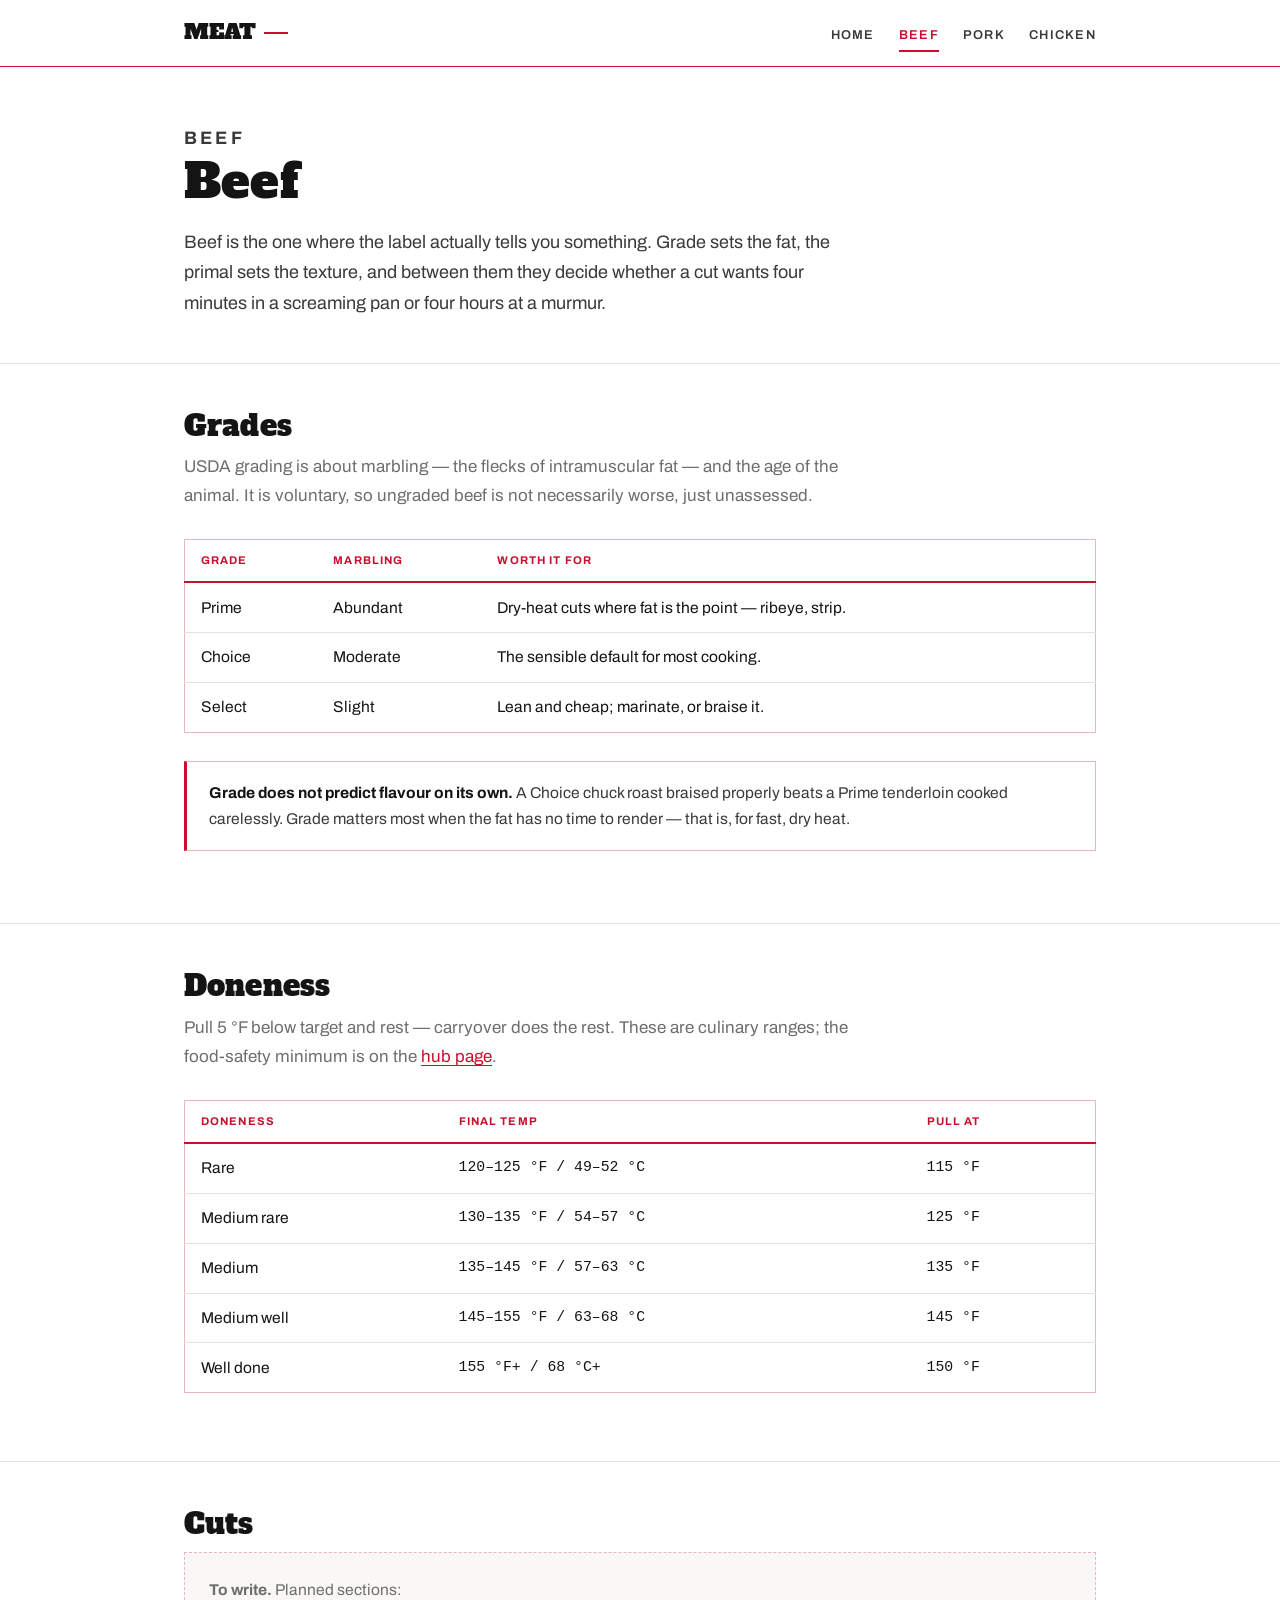
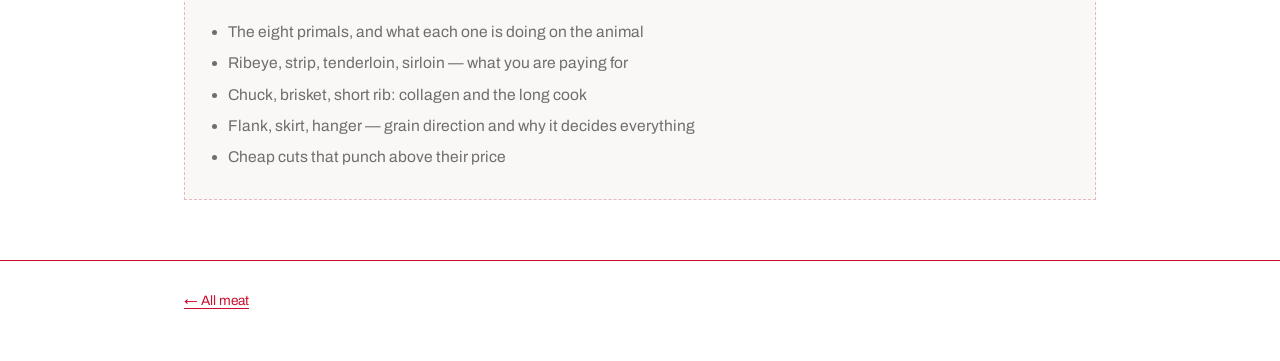
==== beef/index.html @ 19e03d22 "Set up the meat guide: hub, beef, pork and chicken pages Plain HTML/CSS served from GitHub Pages at " ====
<!DOCTYPE html>
<html lang="en">
<head>
<meta charset="UTF-8">
<meta name="viewport" content="width=device-width, initial-scale=1.0">
<title>Beef — buying and cooking</title>
<meta name="description" content="Grades, primals and which cut of beef suits which method of cooking.">
<link rel="canonical" href="https://wonbo.site/meat/beef/">

<meta property="og:type" content="article">
<meta property="og:url" content="https://wonbo.site/meat/beef/">
<meta property="og:title" content="Beef — buying and cooking">
<meta property="og:description" content="Grades, primals and which cut of beef suits which method of cooking.">
<meta name="twitter:card" content="summary">

<link rel="icon" href="data:image/svg+xml,<svg xmlns='http://www.w3.org/2000/svg' viewBox='0 0 100 100'><rect width='100' height='100' fill='white'/><rect x='4' y='4' width='92' height='92' fill='none' stroke='%23c8102e' stroke-width='7'/><text x='50' y='73' font-size='62' font-family='Georgia,serif' font-weight='bold' fill='%23141414' text-anchor='middle'>B</text></svg>">

<link rel="preconnect" href="https://fonts.googleapis.com">
<link rel="preconnect" href="https://fonts.gstatic.com" crossorigin>
<link href="https://fonts.googleapis.com/css2?family=Alfa+Slab+One&family=Archivo:wght@400;500;600;700&display=swap" rel="stylesheet">
<link rel="stylesheet" href="../style.css">
</head>

<body>
<a class="skip" href="#main">Skip to content</a>

<header class="site-header">
  <div class="wrap">
    <a class="wordmark" href="../">MEAT<span class="rule"></span></a>
    <nav class="site-nav" aria-label="Primary">
      <a href="../">Home</a>
      <a href="../beef/" aria-current="page">Beef</a>
      <a href="../pork/">Pork</a>
      <a href="../chicken/">Chicken</a>
    </nav>
  </div>
</header>

<main id="main">
  <section class="hero">
    <div class="wrap">
      <p class="eyebrow">Beef</p>
      <h1>Beef</h1>
      <p>
        Beef is the one where the label actually tells you something. Grade sets the
        fat, the primal sets the texture, and between them they decide whether a cut
        wants four minutes in a screaming pan or four hours at a murmur.
      </p>
    </div>
  </section>

  <section>
    <div class="wrap">
      <h2>Grades</h2>
      <p class="lede">USDA grading is about marbling — the flecks of intramuscular fat — and the age of the animal. It is voluntary, so ungraded beef is not necessarily worse, just unassessed.</p>

      <div class="table-scroll">
        <table>
          <thead>
            <tr><th scope="col">Grade</th><th scope="col">Marbling</th><th scope="col">Worth it for</th></tr>
          </thead>
          <tbody>
            <tr><td>Prime</td><td>Abundant</td><td>Dry-heat cuts where fat is the point — ribeye, strip.</td></tr>
            <tr><td>Choice</td><td>Moderate</td><td>The sensible default for most cooking.</td></tr>
            <tr><td>Select</td><td>Slight</td><td>Lean and cheap; marinate, or braise it.</td></tr>
          </tbody>
        </table>
      </div>

      <div class="note">
        <strong>Grade does not predict flavour on its own.</strong> A Choice chuck roast
        braised properly beats a Prime tenderloin cooked carelessly. Grade matters most
        when the fat has no time to render — that is, for fast, dry heat.
      </div>
    </div>
  </section>

  <section>
    <div class="wrap">
      <h2>Doneness</h2>
      <p class="lede">
        Pull 5&nbsp;°F below target and rest — carryover does the rest. These are culinary
        ranges; the food-safety minimum is on the <a href="../#temperatures">hub page</a>.
      </p>

      <div class="table-scroll">
        <table>
          <thead>
            <tr><th scope="col">Doneness</th><th scope="col">Final temp</th><th scope="col">Pull at</th></tr>
          </thead>
          <tbody>
            <tr><td>Rare</td><td class="temp">120–125 °F / 49–52 °C</td><td class="temp">115 °F</td></tr>
            <tr><td>Medium rare</td><td class="temp">130–135 °F / 54–57 °C</td><td class="temp">125 °F</td></tr>
            <tr><td>Medium</td><td class="temp">135–145 °F / 57–63 °C</td><td class="temp">135 °F</td></tr>
            <tr><td>Medium well</td><td class="temp">145–155 °F / 63–68 °C</td><td class="temp">145 °F</td></tr>
            <tr><td>Well done</td><td class="temp">155 °F+ / 68 °C+</td><td class="temp">150 °F</td></tr>
          </tbody>
        </table>
      </div>
    </div>
  </section>

  <section>
    <div class="wrap">
      <h2>Cuts</h2>
      <div class="stub">
        <p style="margin-top:0"><strong>To write.</strong> Planned sections:</p>
        <ul>
          <li>The eight primals, and what each one is doing on the animal</li>
          <li>Ribeye, strip, tenderloin, sirloin — what you are paying for</li>
          <li>Chuck, brisket, short rib: collagen and the long cook</li>
          <li>Flank, skirt, hanger — grain direction and why it decides everything</li>
          <li>Cheap cuts that punch above their price</li>
        </ul>
      </div>
    </div>
  </section>
</main>

<footer class="site-footer">
  <div class="wrap">
    <span><a href="../">← All meat</a></span>
  </div>
</footer>

</body>
</html>
---- style.css ----
/* ============================================================
   Meat — buying and cooking
   White ground, black text, thin red rules. Clean-kitchen feel.
   No build step, no dependencies, no webfonts.
   ============================================================ */

:root {
  --bg:          #ffffff;
  --bg-alt:      #faf8f7;
  --surface:     #ffffff;

  --text:        #141414;
  --text-soft:   #3a3a3a;
  --muted:       #6e6e6e;

  --red:         #c8102e;
  --red-deep:    #9b0c23;
  --red-wash:    #fdf3f4;
  --line:        #e6e0de;
  --line-red:    #e9b8bf;

  --font-display: 'Alfa Slab One', 'Rockwell', Georgia, serif;
  --font-body: 'Archivo', -apple-system, BlinkMacSystemFont, 'Segoe UI',
    'Apple SD Gothic Neo', 'Noto Sans KR', Arial, sans-serif;
  --font-mono: ui-monospace, SFMono-Regular, 'SF Mono', Menlo, Consolas, monospace;

  --wrap: 60rem;

  color-scheme: light;
}

*, *::before, *::after { box-sizing: border-box; }

body {
  margin: 0;
  background: var(--bg);
  color: var(--text);
  font-family: var(--font-body);
  font-size: 1.0625rem;
  line-height: 1.7;
  -webkit-font-smoothing: antialiased;
}

.wrap {
  width: 100%;
  max-width: var(--wrap);
  margin-inline: auto;
  padding-inline: 1.5rem;
}

a { color: var(--red); text-decoration-thickness: 1px; text-underline-offset: 3px; }
a:hover { color: var(--red-deep); }

.skip {
  position: absolute; left: -9999px;
  background: var(--surface); color: var(--text);
  border: 1px solid var(--red);
  padding: 0.6rem 1rem; z-index: 100;
}
.skip:focus { left: 1rem; top: 1rem; }

/* ---------- header ---------- */

.site-header {
  border-bottom: 1px solid var(--red);
  background: var(--bg);
}
.site-header .wrap {
  display: flex; align-items: baseline; gap: 1.5rem;
  min-height: 4rem; flex-wrap: wrap; padding-block: 0.9rem;
}
.wordmark {
  font-family: var(--font-display);
  font-size: 1.35rem; font-weight: 400;
  letter-spacing: 0.01em;
  color: var(--text); text-decoration: none;
}
.wordmark:hover { color: var(--text); }
.wordmark .rule {
  display: inline-block; width: 1.5rem; height: 2px;
  background: var(--red); vertical-align: middle;
  margin-left: 0.5rem;
}
.site-nav { margin-left: auto; display: flex; gap: 1.5rem; flex-wrap: wrap; }
.site-nav a {
  font-size: 0.8rem; font-weight: 600;
  letter-spacing: 0.1em; text-transform: uppercase;
  color: var(--text-soft); text-decoration: none;
  padding-bottom: 0.15rem;
  border-bottom: 2px solid transparent;
}
.site-nav a:hover { color: var(--red); }
.site-nav a[aria-current='page'] { color: var(--red); border-bottom-color: var(--red); }

/* ---------- hero ---------- */

.hero { padding: 3.5rem 0 2.75rem; }
.hero h1 {
  font-family: var(--font-display);
  font-size: clamp(1.95rem, 5.5vw, 3rem);
  font-weight: 400; line-height: 1.16;
  margin: 0 0 1.1rem;
  letter-spacing: 0.005em;
}
.hero p {
  margin: 0; max-width: 42rem;
  font-size: 1.125rem; color: var(--text-soft);
}
.eyebrow {
  font-family: var(--font-body);
  font-size: 0.7rem; font-weight: 700;
  letter-spacing: 0.18em; text-transform: uppercase;
  color: var(--red); margin: 0 0 1rem;
}

/* ---------- sections ---------- */

main section { padding: 2.75rem 0; border-top: 1px solid var(--line); }
main section.hero { border-top: 0; }

h2 {
  font-family: var(--font-display);
  font-size: clamp(1.4rem, 3.2vw, 1.8rem);
  font-weight: 400; line-height: 1.25;
  margin: 0 0 0.6rem; letter-spacing: 0.005em;
}
h3 {
  font-family: var(--font-body);
  font-size: 1.15rem; font-weight: 700; margin: 2.25rem 0 0.5rem;
  letter-spacing: 0.01em;
}
.lede { color: var(--muted); margin: 0 0 1.75rem; max-width: 42rem; }

/* ---------- cards ---------- */

.cards {
  list-style: none; margin: 0; padding: 0;
  display: grid; gap: 1.25rem;
  grid-template-columns: repeat(auto-fit, minmax(14rem, 1fr));
}
.card {
  display: flex; flex-direction: column; height: 100%;
  background: var(--surface);
  border: 1px solid var(--line-red);
  border-top: 3px solid var(--red);
  padding: 1.5rem;
  text-decoration: none; color: inherit;
  transition: background 0.15s ease, border-color 0.15s ease;
}
.card:hover {
  background: var(--red-wash);
  border-color: var(--red);
  color: inherit;
}
.card .glyph { font-size: 1.75rem; line-height: 1; margin-bottom: 0.75rem; }
.card h3 {
  font-family: var(--font-display);
  font-size: 1.3rem; font-weight: 400; line-height: 1.25;
  margin: 0 0 0.5rem; color: var(--text); letter-spacing: 0.005em;
}
.card p { margin: 0; font-size: 0.95rem; color: var(--text-soft); }
.card .more {
  margin-top: auto; padding-top: 1rem;
  font-size: 0.75rem; font-weight: 700;
  letter-spacing: 0.1em; text-transform: uppercase; color: var(--red);
}

/* ---------- tables ---------- */

.table-scroll { overflow-x: auto; margin: 1.5rem 0; }
table {
  width: 100%; border-collapse: collapse;
  font-size: 0.975rem; min-width: 30rem;
  border: 1px solid var(--line-red);
}
caption {
  text-align: left; color: var(--muted);
  font-size: 0.85rem; padding-bottom: 0.65rem;
}
th, td {
  text-align: left; padding: 0.7rem 1rem;
  border-bottom: 1px solid var(--line);
  vertical-align: top;
}
thead th {
  font-size: 0.7rem; letter-spacing: 0.1em; text-transform: uppercase;
  color: var(--red); font-weight: 700;
  border-bottom: 2px solid var(--red);
  background: var(--bg);
}
tbody tr:last-child td { border-bottom: 0; }
tbody tr:hover { background: var(--red-wash); }
td.temp { font-family: var(--font-mono); white-space: nowrap; color: var(--text); font-size: 0.925rem; }

/* ---------- callout ---------- */

.note {
  background: var(--bg);
  border: 1px solid var(--line-red);
  border-left: 3px solid var(--red);
  padding: 1.1rem 1.35rem;
  margin: 1.75rem 0;
  font-size: 0.975rem;
  color: var(--text-soft);
}
.note strong { color: var(--text); }

.stub {
  border: 1px dashed var(--line-red);
  padding: 1.5rem;
  color: var(--muted);
  font-size: 0.975rem;
  background: var(--bg-alt);
}
.stub ul { margin-bottom: 0; padding-left: 1.2rem; }
.stub li { margin-bottom: 0.3rem; }

/* ---------- footer ---------- */

.site-footer {
  border-top: 1px solid var(--red);
  margin-top: 1rem;
  padding: 1.75rem 0 3rem;
  color: var(--muted); font-size: 0.85rem;
}

@media (max-width: 34rem) {
  body { font-size: 1rem; }
  .site-header .wrap { min-height: 0; gap: 0.75rem; }
  .site-nav { gap: 1rem; width: 100%; margin-left: 0; }
  .hero { padding: 2.5rem 0 2rem; }
}
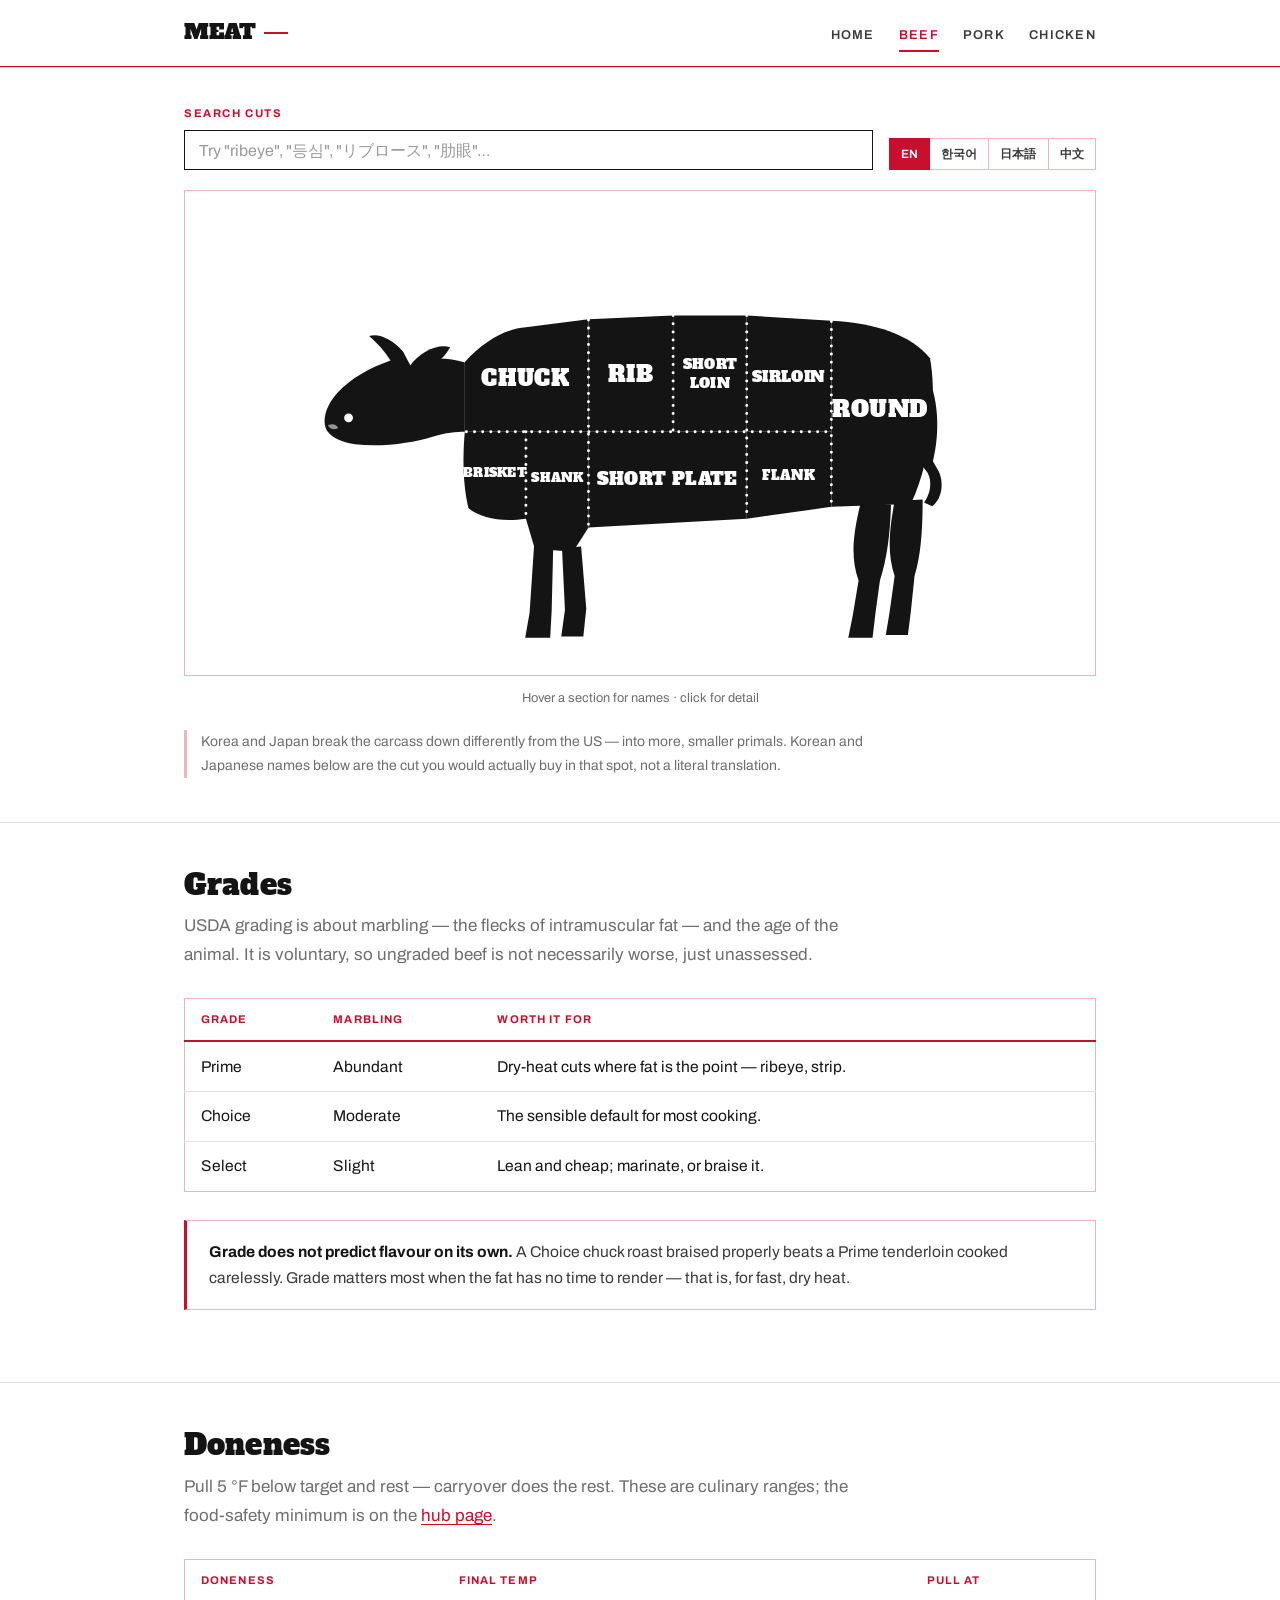
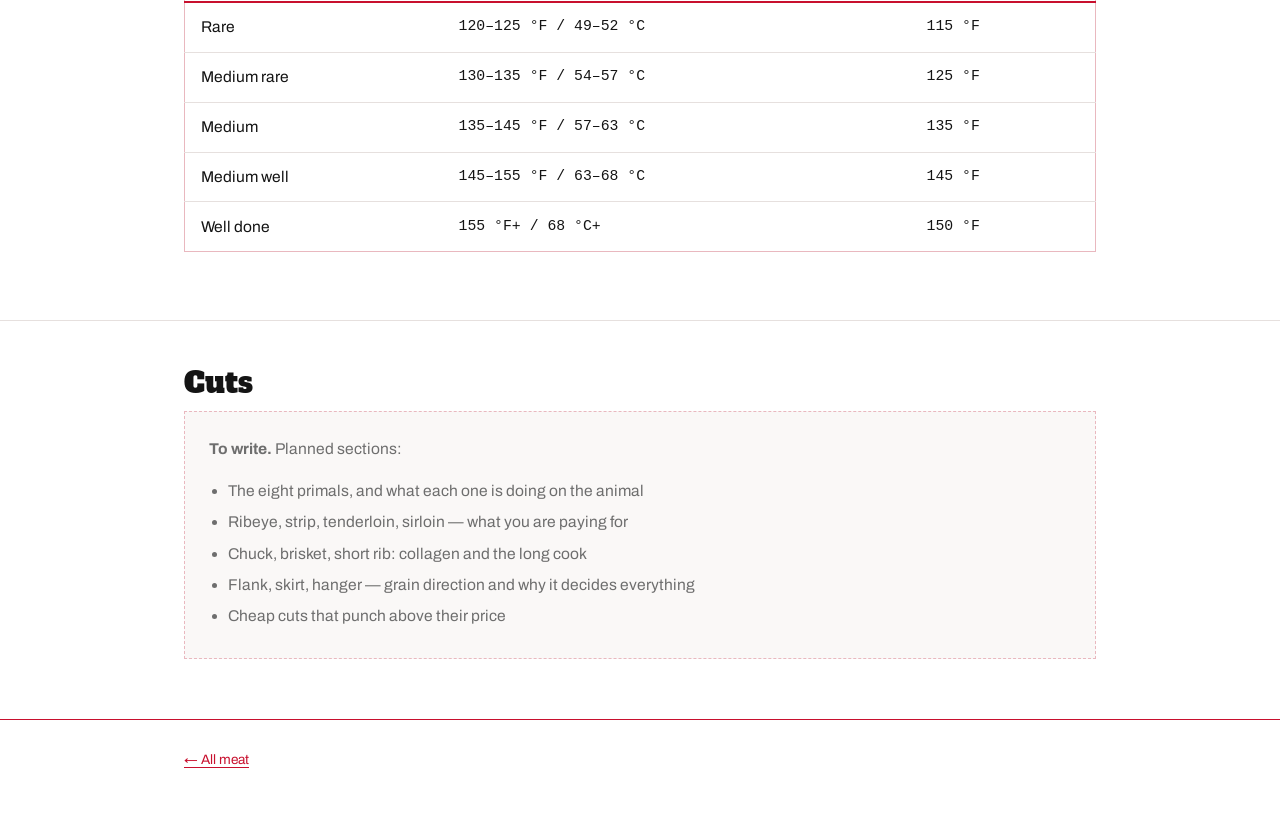
==== commit 1e1c7c21: "Add interactive multilingual cut diagrams to each animal page Each animal page now opens on a clicka" ====
--- a/beef/index.html
+++ b/beef/index.html
@@ -3,14 +3,14 @@
 <head>
 <meta charset="UTF-8">
 <meta name="viewport" content="width=device-width, initial-scale=1.0">
-<title>Beef — buying and cooking</title>
-<meta name="description" content="Grades, primals and which cut of beef suits which method of cooking.">
+<title>Beef — cuts, names and cooking</title>
+<meta name="description" content="An interactive beef primal diagram with cut names in English, Korean, Japanese and Chinese, plus grades, doneness and cooking method for each cut.">
 <link rel="canonical" href="https://wonbo.site/meat/beef/">
 
 <meta property="og:type" content="article">
 <meta property="og:url" content="https://wonbo.site/meat/beef/">
-<meta property="og:title" content="Beef — buying and cooking">
-<meta property="og:description" content="Grades, primals and which cut of beef suits which method of cooking.">
+<meta property="og:title" content="Beef — cuts, names and cooking">
+<meta property="og:description" content="Interactive primal diagram with cut names in four languages.">
 <meta name="twitter:card" content="summary">
 
 <link rel="icon" href="data:image/svg+xml,<svg xmlns='http://www.w3.org/2000/svg' viewBox='0 0 100 100'><rect width='100' height='100' fill='white'/><rect x='4' y='4' width='92' height='92' fill='none' stroke='%23c8102e' stroke-width='7'/><text x='50' y='73' font-size='62' font-family='Georgia,serif' font-weight='bold' fill='%23141414' text-anchor='middle'>B</text></svg>">
@@ -37,18 +37,97 @@
 </header>
 
 <main id="main">
-  <section class="hero">
-    <div class="wrap">
-      <p class="eyebrow">Beef</p>
-      <h1>Beef</h1>
-      <p>
-        Beef is the one where the label actually tells you something. Grade sets the
-        fat, the primal sets the texture, and between them they decide whether a cut
-        wants four minutes in a screaming pan or four hours at a murmur.
-      </p>
-    </div>
-  </section>
-
+
+  <section class="finder">
+    <div class="wrap">
+      <div class="finder-top">
+        <div class="search-wrap">
+          <label for="cut-search" id="search-label">Search cuts</label>
+          <input type="text" id="cut-search" autocomplete="off" spellcheck="false"
+                 role="combobox" aria-autocomplete="list" aria-expanded="false"
+                 aria-controls="suggest" placeholder="Search cuts">
+          <ul id="suggest" role="listbox" aria-labelledby="search-label" hidden></ul>
+        </div>
+        <div class="langs" id="langs" role="group" aria-label="Language"></div>
+      </div>
+
+      <div class="diagram-stage">
+        <svg id="diagram" viewBox="0 0 1000 620" role="group" aria-label="Beef primal cuts diagram" xmlns="http://www.w3.org/2000/svg">
+
+          <!-- non-interactive silhouette: head, legs, tail -->
+          <g class="body">
+            <path d="M888 218 C906 252, 908 300, 898 340 L906 354 C914 372, 909 393, 897 401 L886 396
+                     C895 384, 897 368, 891 356 L882 344 C891 300, 889 250, 876 222 Z"/>
+            <path d="M356 456 L350 546 L344 580 L378 580 L380 542 L382 460 Z"/>
+            <path d="M394 458 L398 542 L393 578 L423 578 L427 540 L420 456 Z"/>
+            <path d="M800 396 C789 440, 786 472, 797 502 L789 550 L783 580 L816 580 L820 546 L826 502
+                     C836 472, 840 436, 841 399 Z"/>
+            <path d="M846 394 C838 436, 836 466, 846 496 L839 546 L834 576 L864 576 L868 544 L873 496
+                     C882 466, 884 432, 884 392 Z"/>
+            <path d="M262 206 C234 197, 208 199, 188 210 L178 191
+                     C163 174, 145 166, 132 170 C142 179, 153 190, 161 203
+                     C133 213, 107 227, 89 247 C73 265, 67 285, 75 299
+                     C82 309, 97 315, 113 317 C151 321, 191 315, 217 307
+                     C237 301, 250 300, 262 300 Z"/>
+            <path d="M187 211 C201 191, 225 180, 242 185 C233 203, 212 216, 192 219 Z"/>
+            <circle cx="104" cy="281" r="6" class="eye"/>
+            <path class="nostril" d="M76 291 C82 288, 88 290, 90 295 C85 298, 78 296, 76 291 Z"/>
+          </g>
+
+          <!-- interactive primals -->
+          <g class="primals">
+            <path class="primal" data-primal="chuck"
+                  d="M262 205 C290 175, 318 160, 345 158 L430 147 L430 300 L262 300 Z"/>
+            <path class="primal" data-primal="rib"
+                  d="M430 147 L545 142 L545 300 L430 300 Z"/>
+            <path class="primal" data-primal="shortloin"
+                  d="M545 142 L645 142 L645 300 L545 300 Z"/>
+            <path class="primal" data-primal="sirloin"
+                  d="M645 142 L760 149 L760 300 L645 300 Z"/>
+            <path class="primal" data-primal="round"
+                  d="M760 149 C820 152, 868 168, 894 200 C902 240, 900 330, 868 398
+                     L760 402 Z"/>
+            <path class="primal" data-primal="brisket"
+                  d="M262 300 L345 300 L345 418 C314 423, 284 418, 267 404 C259 372, 259 332, 262 300 Z"/>
+            <path class="primal" data-primal="shank"
+                  d="M345 300 L430 300 L430 430 L409 463 L357 459 L345 418 Z"/>
+            <path class="primal" data-primal="plate"
+                  d="M430 300 L645 300 L645 418 L430 430 Z"/>
+            <path class="primal" data-primal="flank"
+                  d="M645 300 L760 300 L760 402 L645 418 Z"/>
+          </g>
+
+          <!-- dotted primal divisions -->
+          <g class="divides">
+            <path d="M430 148 L430 430"/>
+            <path d="M545 142 L545 300"/>
+            <path d="M645 142 L645 418"/>
+            <path d="M760 150 L760 402"/>
+            <path d="M345 300 L345 418"/>
+            <path d="M264 300 L760 300"/>
+          </g>
+
+          <!-- labels -->
+          <g class="labels">
+            <text data-label="chuck"     x="344" y="238" font-size="30">CHUCK</text>
+            <text data-label="rib"       x="487" y="232" font-size="30">RIB</text>
+            <text data-label="shortloin" x="595" y="215" font-size="19">SHORT</text>
+            <text data-label="shortloin-2" x="595" y="240" font-size="19">LOIN</text>
+            <text data-label="sirloin"   x="702" y="232" font-size="21">SIRLOIN</text>
+            <text data-label="round"     x="826" y="280" font-size="31">ROUND</text>
+            <text data-label="brisket"   x="303" y="362" font-size="17">BRISKET</text>
+            <text data-label="shank"     x="388" y="368" font-size="17">SHANK</text>
+            <text data-label="plate"     x="537" y="372" font-size="24">SHORT PLATE</text>
+            <text data-label="flank"     x="702" y="365" font-size="18">FLANK</text>
+          </g>
+        </svg>
+      </div>
+      <p class="diagram-hint" id="diagram-hint">Hover a section for names · click for detail</p>
+      <p class="animal-note" id="animal-note"></p>
+
+      <div id="detail" hidden></div>
+    </div>
+  </section>
   <section>
     <div class="wrap">
       <h2>Grades</h2>
@@ -117,11 +196,16 @@
   </section>
 </main>
 
+<div id="tip" hidden></div>
+
 <footer class="site-footer">
   <div class="wrap">
     <span><a href="../">← All meat</a></span>
   </div>
 </footer>
 
+<script src="../data.js"></script>
+<script>window.ANIMAL = BEEF;</script>
+<script src="../app.js"></script>
 </body>
 </html>
--- a/style.css
+++ b/style.css
@@ -230,3 +230,208 @@
   .site-nav { gap: 1rem; width: 100%; margin-left: 0; }
   .hero { padding: 2.5rem 0 2rem; }
 }
+
+/* ============================================================
+   Cut diagram, search and detail panel
+   ============================================================ */
+
+.finder { padding-top: 2.25rem; }
+
+.finder-top {
+  display: flex; align-items: flex-end; gap: 1rem;
+  flex-wrap: wrap; margin-bottom: 1.25rem;
+}
+
+/* ---------- language switch ---------- */
+
+.langs { display: flex; gap: 0; margin-left: auto; }
+.lang-btn {
+  font-family: var(--font-body);
+  font-size: 0.75rem; font-weight: 600;
+  padding: 0.4rem 0.7rem;
+  background: var(--bg); color: var(--text-soft);
+  border: 1px solid var(--line-red);
+  margin-left: -1px; cursor: pointer;
+  line-height: 1.4;
+}
+.lang-btn:first-child { margin-left: 0; }
+.lang-btn:hover { color: var(--red); border-color: var(--red); position: relative; z-index: 1; }
+.lang-btn.is-on {
+  background: var(--red); border-color: var(--red); color: #fff;
+  position: relative; z-index: 2;
+}
+
+/* ---------- search ---------- */
+
+.search-wrap { position: relative; flex: 1 1 22rem; min-width: 15rem; }
+.search-wrap label {
+  display: block;
+  font-size: 0.7rem; font-weight: 700;
+  letter-spacing: 0.14em; text-transform: uppercase;
+  color: var(--red); margin-bottom: 0.45rem;
+}
+#cut-search {
+  width: 100%;
+  font-family: var(--font-body); font-size: 1rem;
+  padding: 0.65rem 0.85rem;
+  border: 1px solid var(--text); border-radius: 0;
+  background: var(--bg); color: var(--text);
+}
+#cut-search:focus {
+  outline: none; border-color: var(--red);
+  box-shadow: inset 0 0 0 1px var(--red);
+}
+#cut-search::placeholder { color: #9a9a9a; }
+
+#suggest {
+  position: absolute; z-index: 30; left: 0; right: 0; top: 100%;
+  margin: -1px 0 0; padding: 0; list-style: none;
+  background: var(--surface);
+  border: 1px solid var(--red);
+  max-height: 20rem; overflow-y: auto;
+}
+#suggest li { padding: 0.55rem 0.85rem; cursor: pointer; border-bottom: 1px solid var(--line); }
+#suggest li:last-child { border-bottom: 0; }
+#suggest li.is-active, #suggest li:hover { background: var(--red-wash); }
+#suggest li.sg-none { color: var(--muted); cursor: default; font-size: 0.9rem; }
+.sg-name { font-weight: 600; }
+.sg-alt { color: var(--muted); font-size: 0.85rem; margin-left: 0.4rem; }
+.sg-where {
+  display: block;
+  font-size: 0.68rem; letter-spacing: 0.1em; text-transform: uppercase;
+  color: var(--red); margin-top: 0.1rem;
+}
+
+/* ---------- diagram ---------- */
+
+.diagram-stage {
+  display: flex; justify-content: center;
+  background: var(--bg);
+  border: 1px solid var(--line-red);
+  padding: 1.25rem 1rem 0.5rem;
+}
+#diagram { width: 100%; max-width: 46rem; height: auto; display: block; }
+
+#diagram .body path, #diagram .body circle, #diagram .body ellipse { fill: var(--text); }
+#diagram .body .eye { fill: #fff; }
+#diagram .body .snout { fill: #fff; opacity: 0.16; }
+#diagram .body .tail {
+  fill: none; stroke: var(--text); stroke-width: 9;
+  stroke-linecap: round; stroke-linejoin: round;
+}
+
+#diagram .primal {
+  fill: var(--text);
+  cursor: pointer;
+  transition: fill 0.12s ease;
+}
+#diagram .primal:hover { fill: var(--red); }
+#diagram .primal.is-on { fill: var(--red); }
+#diagram .primal:focus { outline: none; }
+#diagram .primal:focus-visible { outline: 3px solid var(--red); outline-offset: 3px; }
+
+#diagram .divides path {
+  fill: none; stroke: #fff; stroke-width: 4;
+  stroke-linecap: round; stroke-dasharray: 0.1 11;
+}
+#diagram .labels text {
+  fill: #fff; text-anchor: middle;
+  font-family: var(--font-display);
+  letter-spacing: 0.02em; pointer-events: none;
+}
+
+.diagram-hint {
+  text-align: center; color: var(--muted);
+  font-size: 0.8rem; margin: 0.75rem 0 0;
+}
+.animal-note {
+  color: var(--muted); font-size: 0.875rem;
+  border-left: 3px solid var(--line-red);
+  padding-left: 0.9rem; margin: 1.25rem 0 0; max-width: 46rem;
+}
+
+/* ---------- tooltip ---------- */
+
+#tip {
+  position: fixed; z-index: 60; pointer-events: none;
+  background: var(--text); color: #fff;
+  border: 1px solid var(--red);
+  padding: 0.6rem 0.75rem; min-width: 11rem;
+  font-size: 0.85rem; line-height: 1.5;
+}
+.tip-head {
+  font-family: var(--font-display); font-size: 0.95rem;
+  padding-bottom: 0.35rem; margin-bottom: 0.35rem;
+  border-bottom: 1px solid rgba(255,255,255,0.25);
+}
+.tip-row { display: flex; gap: 0.6rem; }
+.tip-code { color: var(--line-red); min-width: 3.4rem; font-size: 0.75rem; }
+.tip-name { color: #fff; }
+
+/* ---------- detail panel ---------- */
+
+#detail {
+  border: 1px solid var(--line-red);
+  border-top: 3px solid var(--red);
+  padding: 1.35rem 1.5rem;
+  margin-top: 1.25rem;
+}
+.detail-head { display: flex; align-items: baseline; gap: 1rem; }
+.detail-head h3 {
+  font-family: var(--font-display); font-weight: 400;
+  font-size: 1.5rem; margin: 0 0 0.25rem;
+}
+.detail-x {
+  margin-left: auto; background: none; border: 0;
+  font-size: 1.5rem; line-height: 1; color: var(--muted);
+  cursor: pointer; padding: 0 0.2rem;
+}
+.detail-x:hover { color: var(--red); }
+
+ul.names {
+  list-style: none; margin: 0.5rem 0 1rem; padding: 0;
+  display: grid; gap: 0.2rem 1rem;
+  grid-template-columns: repeat(auto-fit, minmax(11rem, 1fr));
+}
+ul.names li { display: flex; gap: 0.6rem; font-size: 0.925rem; }
+.nm-code {
+  color: var(--red); font-size: 0.7rem; font-weight: 700;
+  letter-spacing: 0.08em; min-width: 3.2rem; padding-top: 0.25rem;
+}
+.nm-val { font-weight: 600; }
+.detail-desc { margin: 0 0 1.25rem; color: var(--text-soft); }
+
+#detail h4 {
+  font-size: 0.7rem; font-weight: 700;
+  letter-spacing: 0.14em; text-transform: uppercase;
+  color: var(--red); margin: 0 0 0.6rem;
+  padding-top: 1rem; border-top: 1px solid var(--line);
+}
+ul.cuts { list-style: none; margin: 0; padding: 0; }
+ul.cuts li.cut { padding: 0.8rem 0; border-bottom: 1px solid var(--line); }
+ul.cuts li.cut:last-child { border-bottom: 0; }
+ul.cuts li.cut.is-on {
+  background: var(--red-wash);
+  box-shadow: -0.75rem 0 0 var(--red-wash), 0.75rem 0 0 var(--red-wash);
+}
+.cut-top { display: flex; align-items: baseline; gap: 0.75rem; }
+.cut-name { font-weight: 700; font-size: 1.02rem; }
+.cut-price {
+  margin-left: auto; font-family: var(--font-mono);
+  font-size: 0.85rem; color: #cfcfcf; letter-spacing: 0.05em;
+}
+.cut-price b { color: var(--red); font-weight: 400; }
+.cut-desc { margin: 0.3rem 0 0.35rem; color: var(--text-soft); font-size: 0.95rem; }
+.cut-meta {
+  margin: 0; font-size: 0.75rem; letter-spacing: 0.06em;
+  text-transform: uppercase; color: var(--muted);
+}
+
+@media (max-width: 34rem) {
+  .finder-top { gap: 0.75rem; }
+  .langs { margin-left: 0; }
+  .diagram-stage { padding: 0.75rem 0.5rem 0.25rem; }
+  #detail { padding: 1.1rem 1rem; }
+  ul.cuts li.cut.is-on { box-shadow: -0.5rem 0 0 var(--red-wash), 0.5rem 0 0 var(--red-wash); }
+}
+#diagram .body .nostril { fill: #fff; opacity: 0.55; }
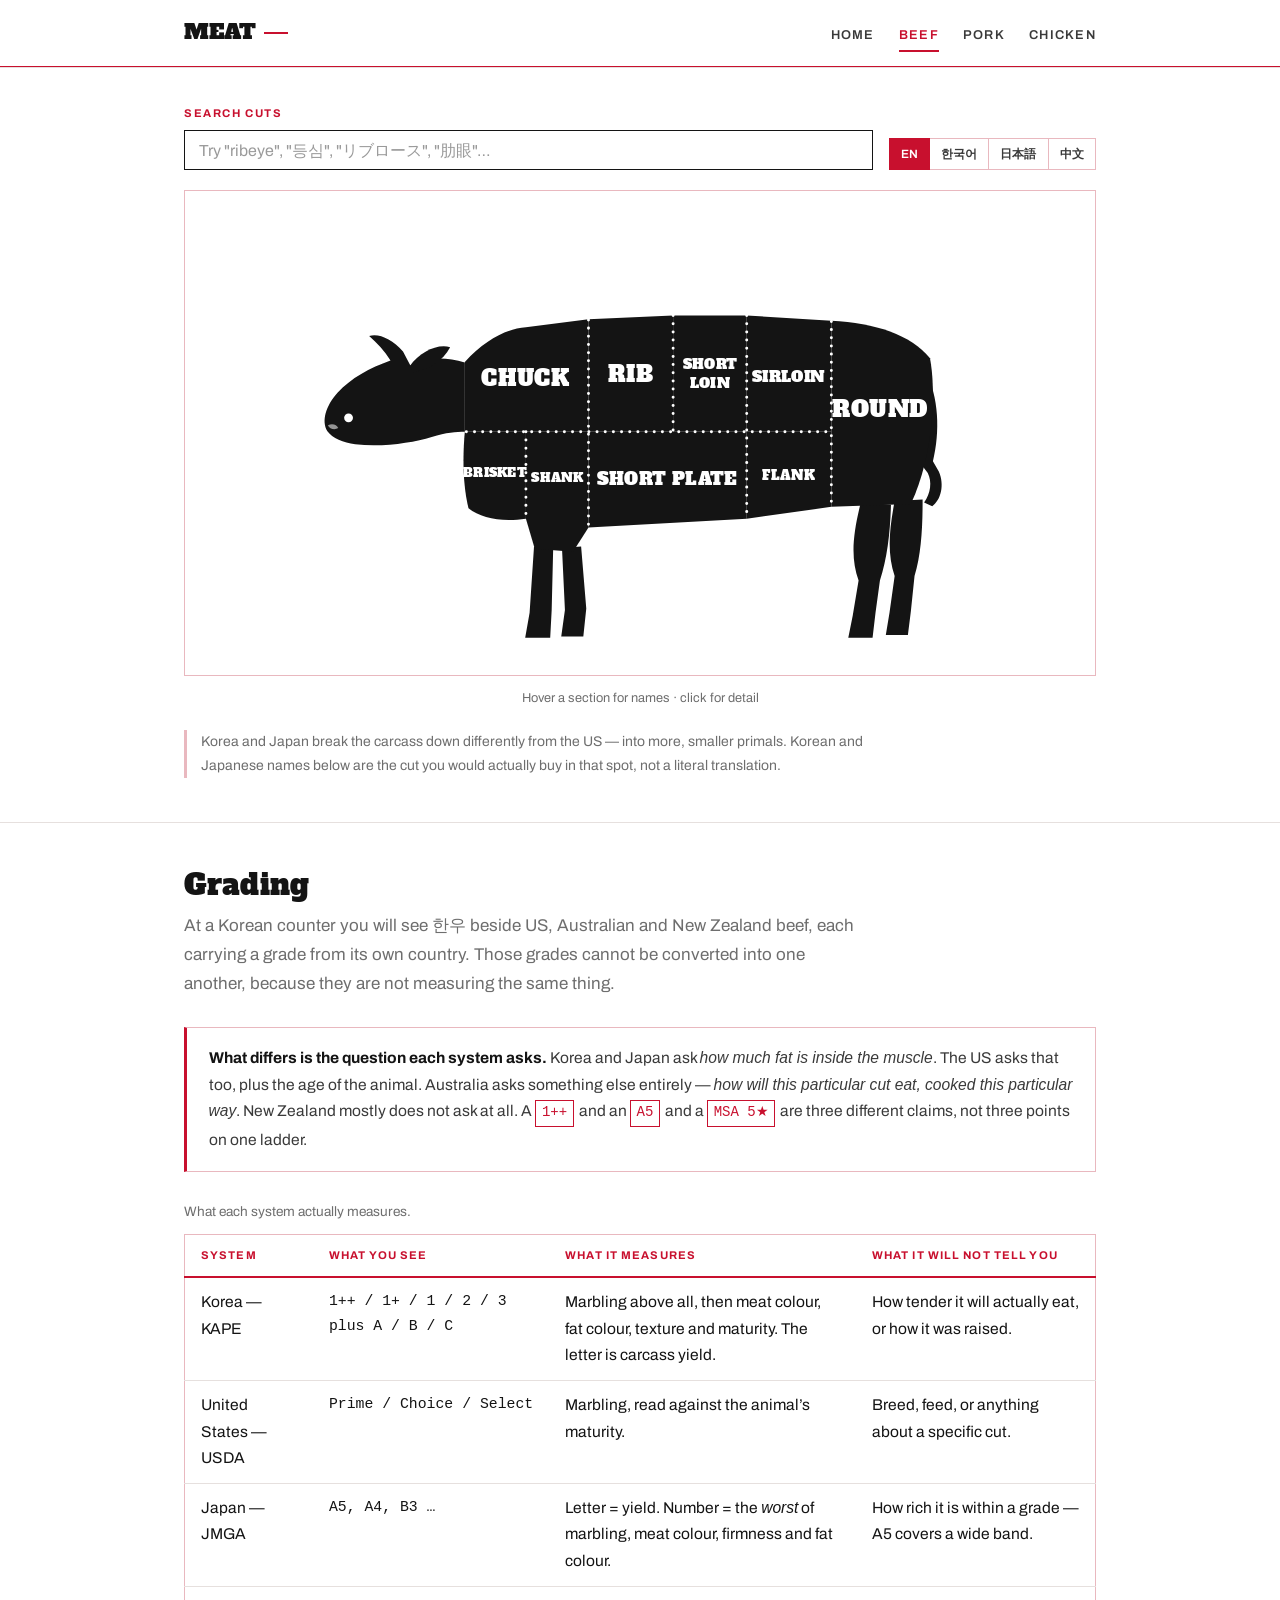
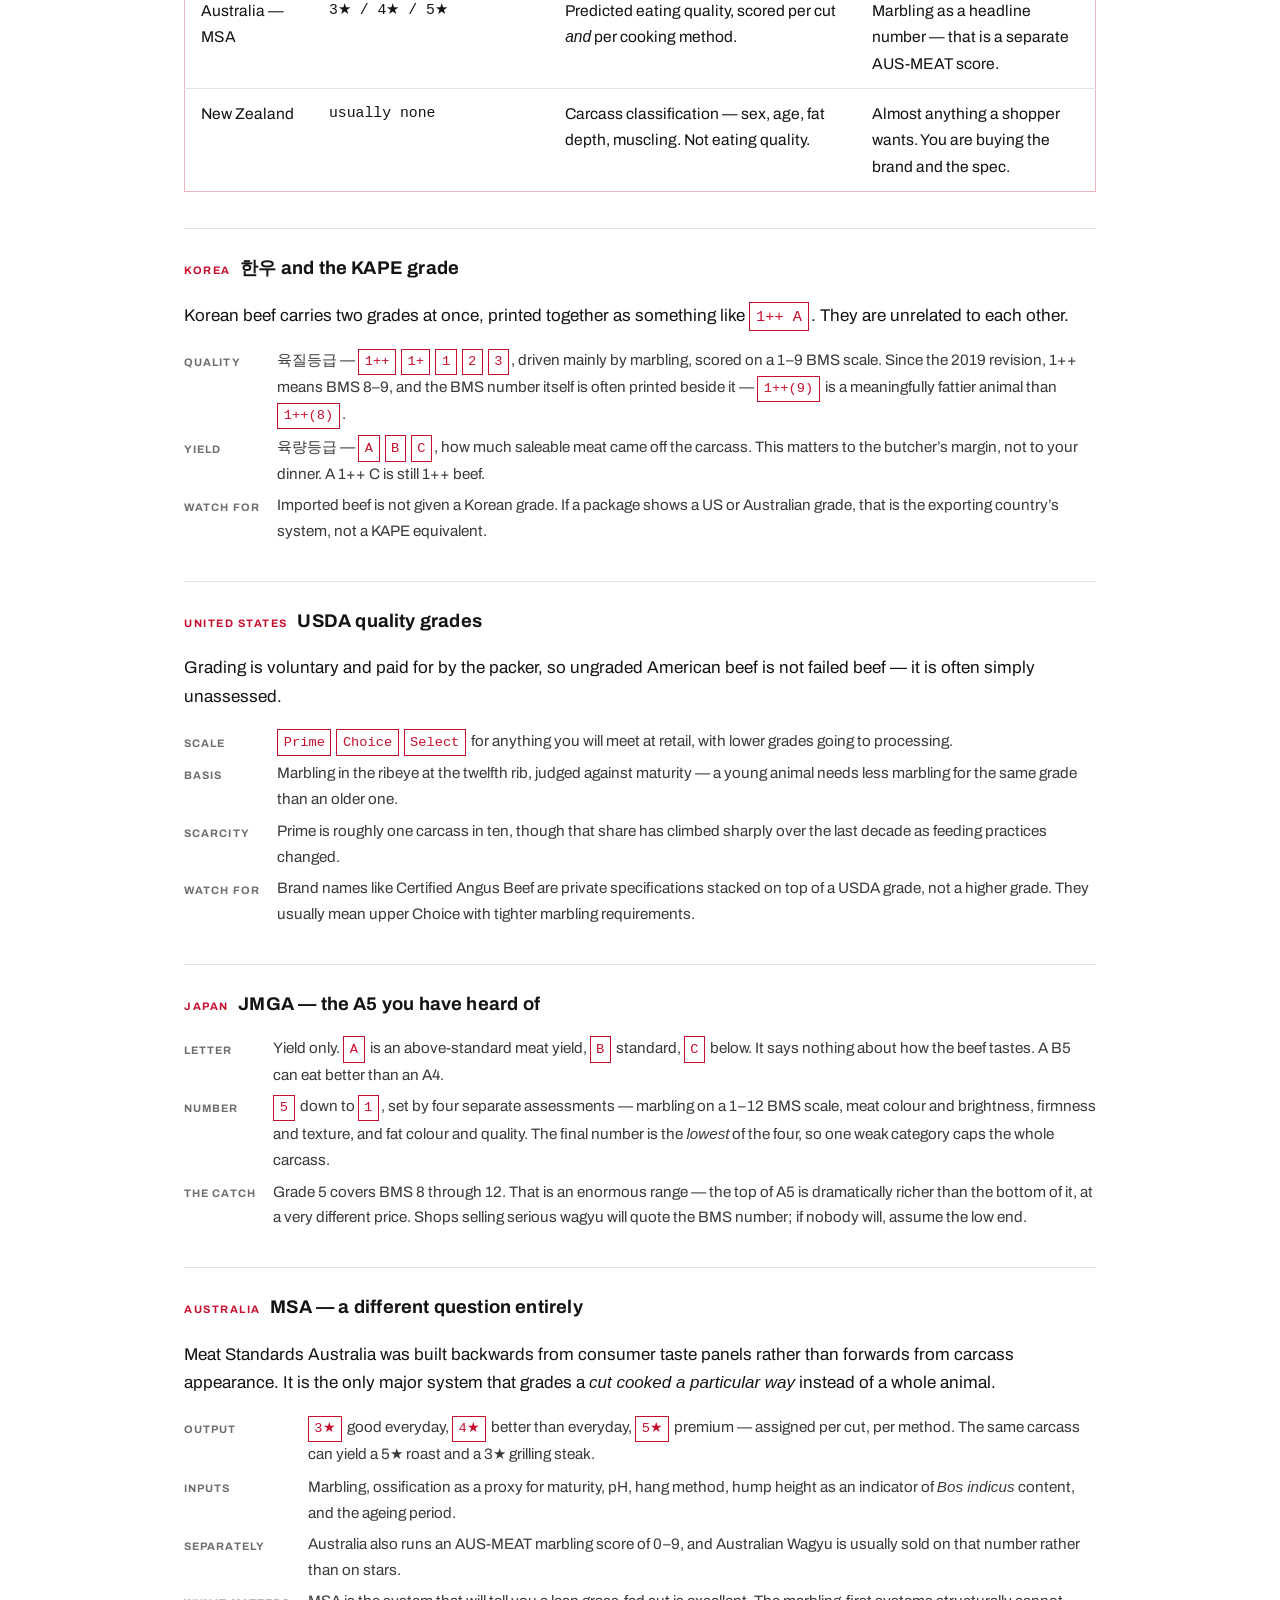
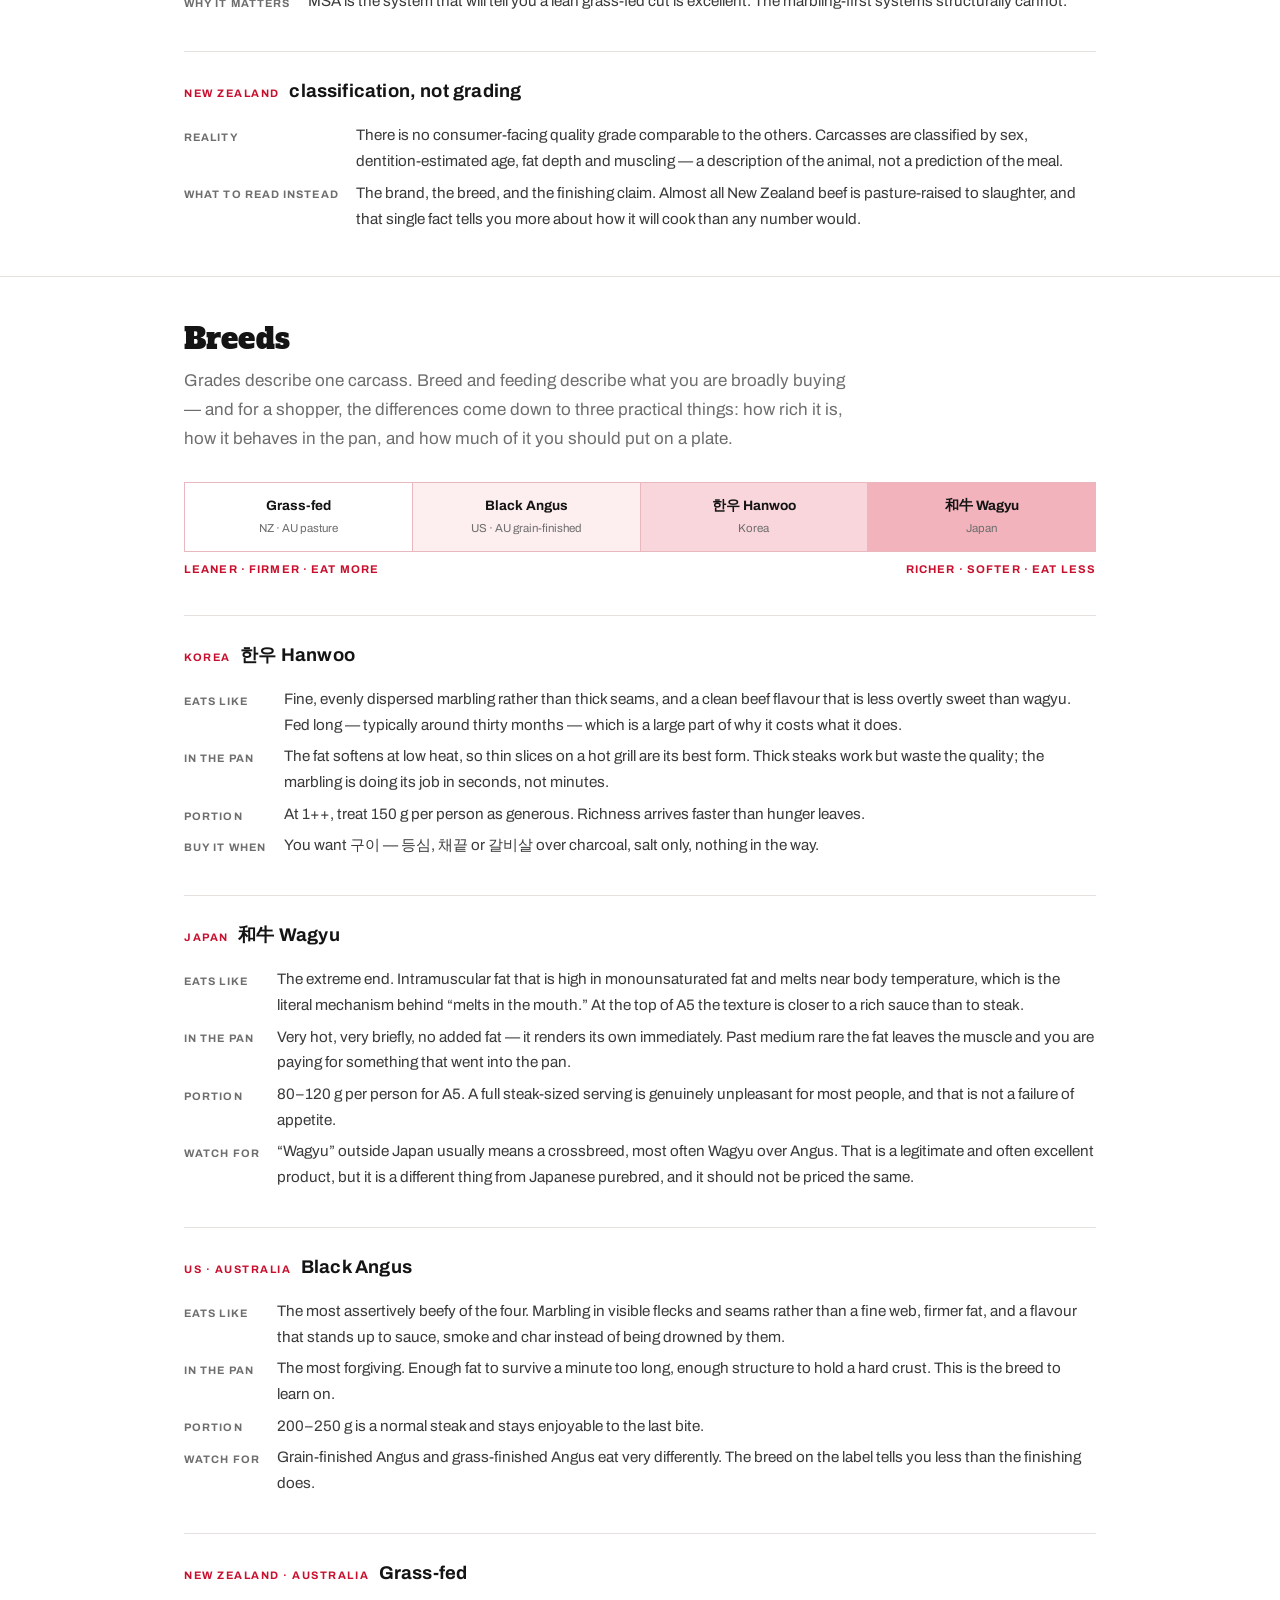
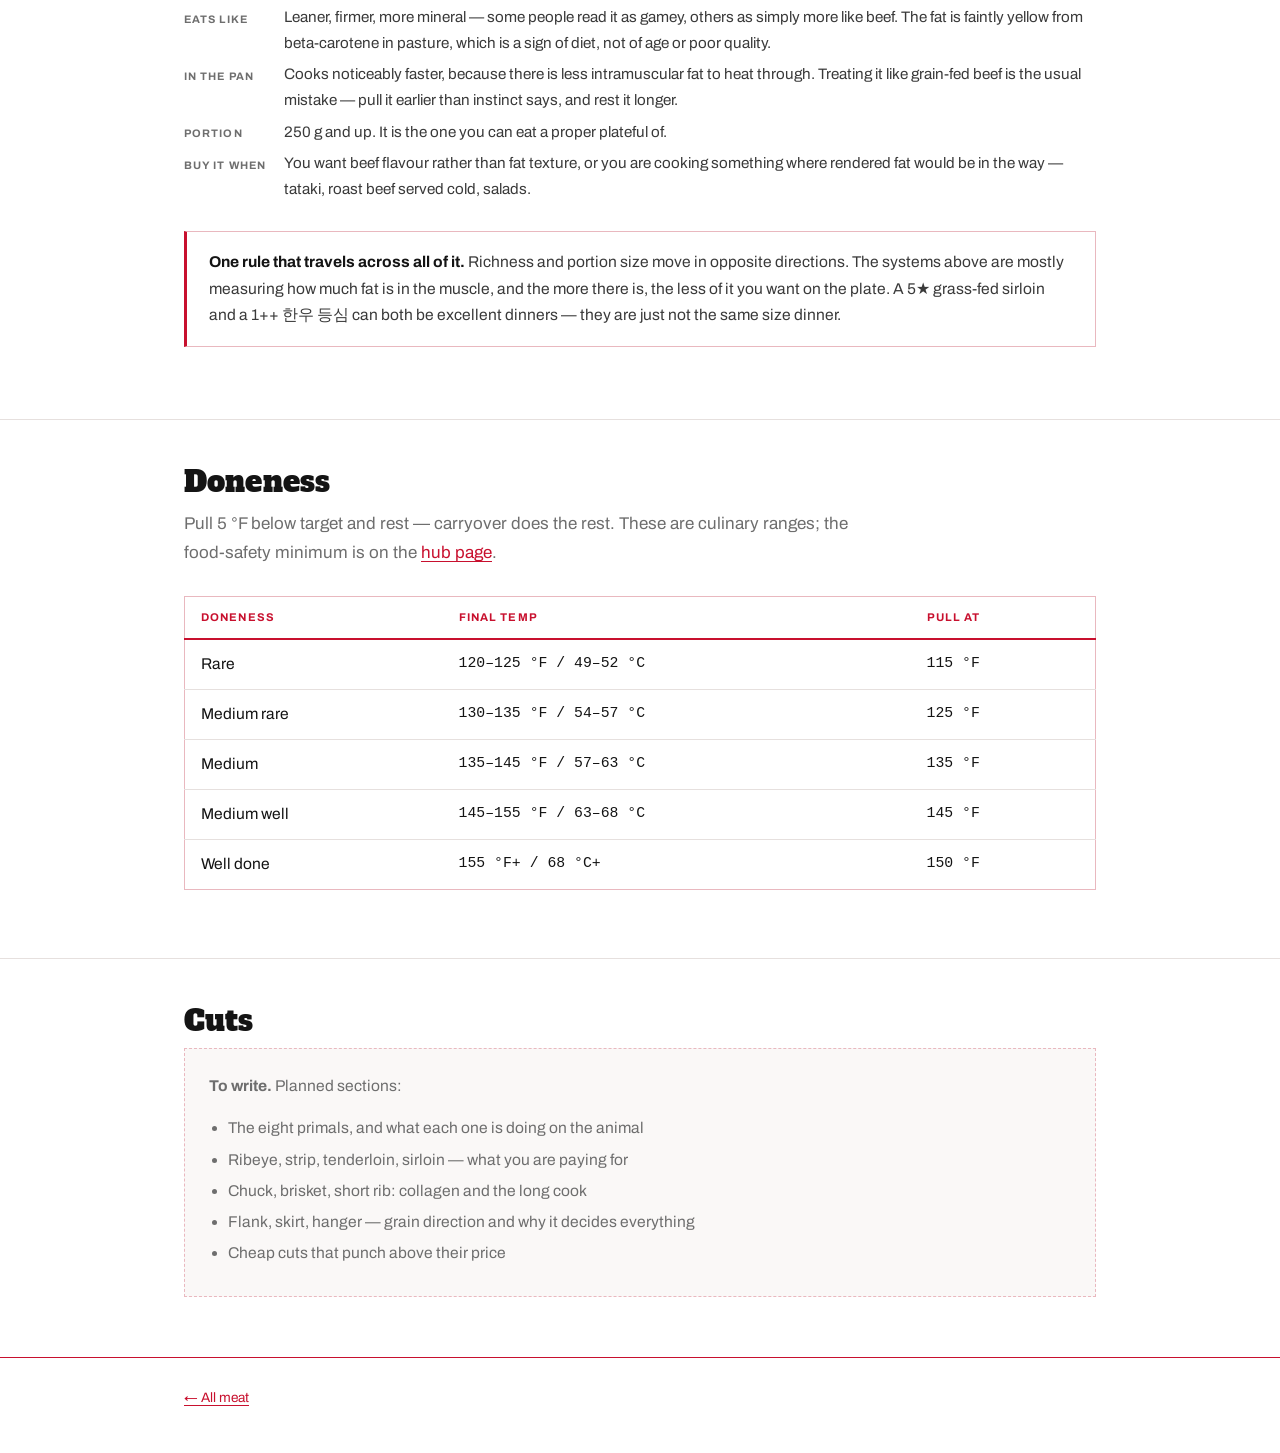
==== commit fc957802: "Explain beef grading systems by country, and breeds for shoppers Replaces the thin USDA-only grades " ====
--- a/beef/index.html
+++ b/beef/index.html
@@ -128,32 +128,295 @@
       <div id="detail" hidden></div>
     </div>
   </section>
-  <section>
+  <section id="grading">
     <div class="wrap">
-      <h2>Grades</h2>
-      <p class="lede">USDA grading is about marbling — the flecks of intramuscular fat — and the age of the animal. It is voluntary, so ungraded beef is not necessarily worse, just unassessed.</p>
+      <h2>Grading</h2>
+      <p class="lede">
+        At a Korean counter you will see 한우 beside US, Australian and New Zealand beef,
+        each carrying a grade from its own country. Those grades cannot be converted into
+        one another, because they are not measuring the same thing.
+      </p>
+
+      <div class="note">
+        <strong>What differs is the question each system asks.</strong> Korea and Japan ask
+        <em>how much fat is inside the muscle</em>. The US asks that too, plus the age of the
+        animal. Australia asks something else entirely — <em>how will this particular cut eat,
+        cooked this particular way</em>. New Zealand mostly does not ask at all. A
+        <span class="grade-chip">1++</span> and an <span class="grade-chip">A5</span> and a
+        <span class="grade-chip">MSA 5★</span> are three different claims, not three points on
+        one ladder.
+      </div>
 
       <div class="table-scroll">
-        <table>
+        <table class="wide">
+          <caption>What each system actually measures.</caption>
           <thead>
-            <tr><th scope="col">Grade</th><th scope="col">Marbling</th><th scope="col">Worth it for</th></tr>
+            <tr>
+              <th scope="col">System</th>
+              <th scope="col">What you see</th>
+              <th scope="col">What it measures</th>
+              <th scope="col">What it will not tell you</th>
+            </tr>
           </thead>
           <tbody>
-            <tr><td>Prime</td><td>Abundant</td><td>Dry-heat cuts where fat is the point — ribeye, strip.</td></tr>
-            <tr><td>Choice</td><td>Moderate</td><td>The sensible default for most cooking.</td></tr>
-            <tr><td>Select</td><td>Slight</td><td>Lean and cheap; marinate, or braise it.</td></tr>
+            <tr>
+              <td>Korea — KAPE</td>
+              <td class="temp">1++ / 1+ / 1 / 2 / 3<br/>plus A / B / C</td>
+              <td>Marbling above all, then meat colour, fat colour, texture and maturity. The letter is carcass yield.</td>
+              <td>How tender it will actually eat, or how it was raised.</td>
+            </tr>
+            <tr>
+              <td>United States — USDA</td>
+              <td class="temp">Prime / Choice / Select</td>
+              <td>Marbling, read against the animal’s maturity.</td>
+              <td>Breed, feed, or anything about a specific cut.</td>
+            </tr>
+            <tr>
+              <td>Japan — JMGA</td>
+              <td class="temp">A5, A4, B3 …</td>
+              <td>Letter = yield. Number = the <em>worst</em> of marbling, meat colour, firmness and fat colour.</td>
+              <td>How rich it is within a grade — A5 covers a wide band.</td>
+            </tr>
+            <tr>
+              <td>Australia — MSA</td>
+              <td class="temp">3★ / 4★ / 5★</td>
+              <td>Predicted eating quality, scored per cut <em>and</em> per cooking method.</td>
+              <td>Marbling as a headline number — that is a separate AUS-MEAT score.</td>
+            </tr>
+            <tr>
+              <td>New Zealand</td>
+              <td class="temp">usually none</td>
+              <td>Carcass classification — sex, age, fat depth, muscling. Not eating quality.</td>
+              <td>Almost anything a shopper wants. You are buying the brand and the spec.</td>
+            </tr>
           </tbody>
         </table>
       </div>
 
-      <div class="note">
-        <strong>Grade does not predict flavour on its own.</strong> A Choice chuck roast
-        braised properly beats a Prime tenderloin cooked carelessly. Grade matters most
-        when the fat has no time to render — that is, for fast, dry heat.
+      <div class="sys">
+        <h3><span class="flagword">Korea</span> 한우 and the KAPE grade</h3>
+        <p>
+          Korean beef carries two grades at once, printed together as something like
+          <span class="grade-chip">1++ A</span>. They are unrelated to each other.
+        </p>
+        <dl>
+          <dt>Quality</dt>
+          <dd>육질등급 — <span class="grade-chip">1++</span> <span class="grade-chip">1+</span>
+              <span class="grade-chip">1</span> <span class="grade-chip">2</span>
+              <span class="grade-chip">3</span>, driven mainly by marbling, scored on a
+              1–9 BMS scale. Since the 2019 revision, 1++ means BMS 8–9, and the BMS number
+              itself is often printed beside it — <span class="grade-chip">1++(9)</span> is a
+              meaningfully fattier animal than <span class="grade-chip">1++(8)</span>.</dd>
+          <dt>Yield</dt>
+          <dd>육량등급 — <span class="grade-chip">A</span> <span class="grade-chip">B</span>
+              <span class="grade-chip">C</span>, how much saleable meat came off the carcass.
+              This matters to the butcher’s margin, not to your dinner. A 1++ C is still 1++ beef.</dd>
+          <dt>Watch for</dt>
+          <dd>Imported beef is not given a Korean grade. If a package shows a US or Australian
+              grade, that is the exporting country’s system, not a KAPE equivalent.</dd>
+        </dl>
+      </div>
+
+      <div class="sys">
+        <h3><span class="flagword">United States</span> USDA quality grades</h3>
+        <p>
+          Grading is voluntary and paid for by the packer, so ungraded American beef is not
+          failed beef — it is often simply unassessed.
+        </p>
+        <dl>
+          <dt>Scale</dt>
+          <dd><span class="grade-chip">Prime</span> <span class="grade-chip">Choice</span>
+              <span class="grade-chip">Select</span> for anything you will meet at retail,
+              with lower grades going to processing.</dd>
+          <dt>Basis</dt>
+          <dd>Marbling in the ribeye at the twelfth rib, judged against maturity — a young
+              animal needs less marbling for the same grade than an older one.</dd>
+          <dt>Scarcity</dt>
+          <dd>Prime is roughly one carcass in ten, though that share has climbed sharply over
+              the last decade as feeding practices changed.</dd>
+          <dt>Watch for</dt>
+          <dd>Brand names like Certified Angus Beef are private specifications stacked on top
+              of a USDA grade, not a higher grade. They usually mean upper Choice with tighter
+              marbling requirements.</dd>
+        </dl>
+      </div>
+
+      <div class="sys">
+        <h3><span class="flagword">Japan</span> JMGA — the A5 you have heard of</h3>
+        <dl>
+          <dt>Letter</dt>
+          <dd>Yield only. <span class="grade-chip">A</span> is an above-standard meat yield,
+              <span class="grade-chip">B</span> standard, <span class="grade-chip">C</span> below.
+              It says nothing about how the beef tastes. A B5 can eat better than an A4.</dd>
+          <dt>Number</dt>
+          <dd><span class="grade-chip">5</span> down to <span class="grade-chip">1</span>, set by
+              four separate assessments — marbling on a 1–12 BMS scale, meat colour and brightness,
+              firmness and texture, and fat colour and quality. The final number is the
+              <em>lowest</em> of the four, so one weak category caps the whole carcass.</dd>
+          <dt>The catch</dt>
+          <dd>Grade 5 covers BMS 8 through 12. That is an enormous range — the top of A5 is
+              dramatically richer than the bottom of it, at a very different price. Shops
+              selling serious wagyu will quote the BMS number; if nobody will, assume the low end.</dd>
+        </dl>
+      </div>
+
+      <div class="sys">
+        <h3><span class="flagword">Australia</span> MSA — a different question entirely</h3>
+        <p>
+          Meat Standards Australia was built backwards from consumer taste panels rather than
+          forwards from carcass appearance. It is the only major system that grades a
+          <em>cut cooked a particular way</em> instead of a whole animal.
+        </p>
+        <dl>
+          <dt>Output</dt>
+          <dd><span class="grade-chip">3★</span> good everyday,
+              <span class="grade-chip">4★</span> better than everyday,
+              <span class="grade-chip">5★</span> premium — assigned per cut, per method. The same
+              carcass can yield a 5★ roast and a 3★ grilling steak.</dd>
+          <dt>Inputs</dt>
+          <dd>Marbling, ossification as a proxy for maturity, pH, hang method, hump height as an
+              indicator of <em>Bos indicus</em> content, and the ageing period.</dd>
+          <dt>Separately</dt>
+          <dd>Australia also runs an AUS-MEAT marbling score of 0–9, and Australian Wagyu is
+              usually sold on that number rather than on stars.</dd>
+          <dt>Why it matters</dt>
+          <dd>MSA is the system that will tell you a lean grass-fed cut is excellent. The
+              marbling-first systems structurally cannot.</dd>
+        </dl>
+      </div>
+
+      <div class="sys">
+        <h3><span class="flagword">New Zealand</span> classification, not grading</h3>
+        <dl>
+          <dt>Reality</dt>
+          <dd>There is no consumer-facing quality grade comparable to the others. Carcasses are
+              classified by sex, dentition-estimated age, fat depth and muscling — a description
+              of the animal, not a prediction of the meal.</dd>
+          <dt>What to read instead</dt>
+          <dd>The brand, the breed, and the finishing claim. Almost all New Zealand beef is
+              pasture-raised to slaughter, and that single fact tells you more about how it will
+              cook than any number would.</dd>
+        </dl>
       </div>
     </div>
   </section>
 
+  <section id="breeds">
+    <div class="wrap">
+      <h2>Breeds</h2>
+      <p class="lede">
+        Grades describe one carcass. Breed and feeding describe what you are broadly buying —
+        and for a shopper, the differences come down to three practical things: how rich it is,
+        how it behaves in the pan, and how much of it you should put on a plate.
+      </p>
+
+      <div class="scale">
+        <div class="scale-bar">
+          <div class="scale-seg" data-level="1">
+            <span class="s-name">Grass-fed</span>
+            <span class="s-sub">NZ · AU pasture</span>
+          </div>
+          <div class="scale-seg" data-level="2">
+            <span class="s-name">Black Angus</span>
+            <span class="s-sub">US · AU grain-finished</span>
+          </div>
+          <div class="scale-seg" data-level="3">
+            <span class="s-name">한우 Hanwoo</span>
+            <span class="s-sub">Korea</span>
+          </div>
+          <div class="scale-seg" data-level="4">
+            <span class="s-name">和牛 Wagyu</span>
+            <span class="s-sub">Japan</span>
+          </div>
+        </div>
+        <div class="scale-ends">
+          <span>Leaner · firmer · eat more</span>
+          <span>Richer · softer · eat less</span>
+        </div>
+      </div>
+
+      <div class="sys">
+        <h3><span class="flagword">Korea</span> 한우 Hanwoo</h3>
+        <dl>
+          <dt>Eats like</dt>
+          <dd>Fine, evenly dispersed marbling rather than thick seams, and a clean beef flavour
+              that is less overtly sweet than wagyu. Fed long — typically around thirty months —
+              which is a large part of why it costs what it does.</dd>
+          <dt>In the pan</dt>
+          <dd>The fat softens at low heat, so thin slices on a hot grill are its best form. Thick
+              steaks work but waste the quality; the marbling is doing its job in seconds, not minutes.</dd>
+          <dt>Portion</dt>
+          <dd>At 1++, treat 150 g per person as generous. Richness arrives faster than hunger leaves.</dd>
+          <dt>Buy it when</dt>
+          <dd>You want 구이 — 등심, 채끝 or 갈비살 over charcoal, salt only, nothing in the way.</dd>
+        </dl>
+      </div>
+
+      <div class="sys">
+        <h3><span class="flagword">Japan</span> 和牛 Wagyu</h3>
+        <dl>
+          <dt>Eats like</dt>
+          <dd>The extreme end. Intramuscular fat that is high in monounsaturated fat and melts
+              near body temperature, which is the literal mechanism behind “melts in the mouth.”
+              At the top of A5 the texture is closer to a rich sauce than to steak.</dd>
+          <dt>In the pan</dt>
+          <dd>Very hot, very briefly, no added fat — it renders its own immediately. Past medium
+              rare the fat leaves the muscle and you are paying for something that went into the pan.</dd>
+          <dt>Portion</dt>
+          <dd>80–120 g per person for A5. A full steak-sized serving is genuinely unpleasant for
+              most people, and that is not a failure of appetite.</dd>
+          <dt>Watch for</dt>
+          <dd>“Wagyu” outside Japan usually means a crossbreed, most often Wagyu over Angus.
+              That is a legitimate and often excellent product, but it is a different thing from
+              Japanese purebred, and it should not be priced the same.</dd>
+        </dl>
+      </div>
+
+      <div class="sys">
+        <h3><span class="flagword">US · Australia</span> Black Angus</h3>
+        <dl>
+          <dt>Eats like</dt>
+          <dd>The most assertively beefy of the four. Marbling in visible flecks and seams rather
+              than a fine web, firmer fat, and a flavour that stands up to sauce, smoke and char
+              instead of being drowned by them.</dd>
+          <dt>In the pan</dt>
+          <dd>The most forgiving. Enough fat to survive a minute too long, enough structure to
+              hold a hard crust. This is the breed to learn on.</dd>
+          <dt>Portion</dt>
+          <dd>200–250 g is a normal steak and stays enjoyable to the last bite.</dd>
+          <dt>Watch for</dt>
+          <dd>Grain-finished Angus and grass-finished Angus eat very differently. The breed on the
+              label tells you less than the finishing does.</dd>
+        </dl>
+      </div>
+
+      <div class="sys">
+        <h3><span class="flagword">New Zealand · Australia</span> Grass-fed</h3>
+        <dl>
+          <dt>Eats like</dt>
+          <dd>Leaner, firmer, more mineral — some people read it as gamey, others as simply more
+              like beef. The fat is faintly yellow from beta-carotene in pasture, which is a sign
+              of diet, not of age or poor quality.</dd>
+          <dt>In the pan</dt>
+          <dd>Cooks noticeably faster, because there is less intramuscular fat to heat through.
+              Treating it like grain-fed beef is the usual mistake — pull it earlier than instinct
+              says, and rest it longer.</dd>
+          <dt>Portion</dt>
+          <dd>250 g and up. It is the one you can eat a proper plateful of.</dd>
+          <dt>Buy it when</dt>
+          <dd>You want beef flavour rather than fat texture, or you are cooking something where
+              rendered fat would be in the way — tataki, roast beef served cold, salads.</dd>
+        </dl>
+      </div>
+
+      <div class="note">
+        <strong>One rule that travels across all of it.</strong> Richness and portion size move in
+        opposite directions. The systems above are mostly measuring how much fat is in the muscle,
+        and the more there is, the less of it you want on the plate. A 5★ grass-fed sirloin and a
+        1++ 한우 등심 can both be excellent dinners — they are just not the same size dinner.
+      </div>
+    </div>
+  </section>
   <section>
     <div class="wrap">
       <h2>Doneness</h2>
--- a/style.css
+++ b/style.css
@@ -435,3 +435,64 @@
   ul.cuts li.cut.is-on { box-shadow: -0.5rem 0 0 var(--red-wash), 0.5rem 0 0 var(--red-wash); }
 }
 #diagram .body .nostril { fill: #fff; opacity: 0.55; }
+
+/* ============================================================
+   Grading systems and breeds
+   ============================================================ */
+
+.grade-chip {
+  display: inline-block;
+  font-family: var(--font-mono); font-size: 0.9em;
+  border: 1px solid var(--red); color: var(--red);
+  padding: 0.05em 0.4em; margin-right: 0.15em;
+  white-space: nowrap;
+}
+
+.sys { margin: 2.25rem 0 0; padding-top: 1.5rem; border-top: 1px solid var(--line); }
+.sys:first-of-type { border-top: 0; padding-top: 0; }
+.sys h3 { margin-top: 0; display: flex; align-items: baseline; gap: 0.6rem; flex-wrap: wrap; }
+.sys h3 .flagword {
+  font-family: var(--font-body); font-size: 0.68rem; font-weight: 700;
+  letter-spacing: 0.14em; text-transform: uppercase; color: var(--red);
+}
+.sys dl {
+  margin: 1rem 0 0; padding: 0;
+  display: grid; grid-template-columns: max-content 1fr; gap: 0.35rem 1.1rem;
+  font-size: 0.95rem;
+}
+.sys dt {
+  font-size: 0.68rem; font-weight: 700; letter-spacing: 0.1em;
+  text-transform: uppercase; color: var(--muted); padding-top: 0.3rem;
+}
+.sys dd { margin: 0; color: var(--text-soft); }
+
+/* richness scale */
+
+.scale { margin: 1.75rem 0; }
+.scale-bar { display: flex; border: 1px solid var(--line-red); }
+.scale-seg {
+  flex: 1; padding: 0.7rem 0.6rem 0.75rem;
+  border-left: 1px solid var(--line-red);
+  text-align: center;
+}
+.scale-seg:first-child { border-left: 0; }
+.scale-seg .s-name { display: block; font-weight: 700; font-size: 0.85rem; }
+.scale-seg .s-sub { display: block; font-size: 0.72rem; color: var(--muted); margin-top: 0.15rem; }
+.scale-seg[data-level="1"] { background: #fff; }
+.scale-seg[data-level="2"] { background: #fdeef0; }
+.scale-seg[data-level="3"] { background: #f9d6db; }
+.scale-seg[data-level="4"] { background: #f2b3bc; }
+.scale-ends {
+  display: flex; justify-content: space-between;
+  font-size: 0.7rem; letter-spacing: 0.1em; text-transform: uppercase;
+  color: var(--red); margin-top: 0.5rem; font-weight: 700;
+}
+
+@media (max-width: 34rem) {
+  .sys dl { grid-template-columns: 1fr; gap: 0.1rem; }
+  .sys dt { padding-top: 0.6rem; }
+  .scale-bar { flex-wrap: wrap; }
+  .scale-seg { flex: 1 1 50%; border-top: 1px solid var(--line-red); }
+}
+/* four-column comparisons need more room than the default table minimum */
+.table-scroll table.wide { min-width: 46rem; }
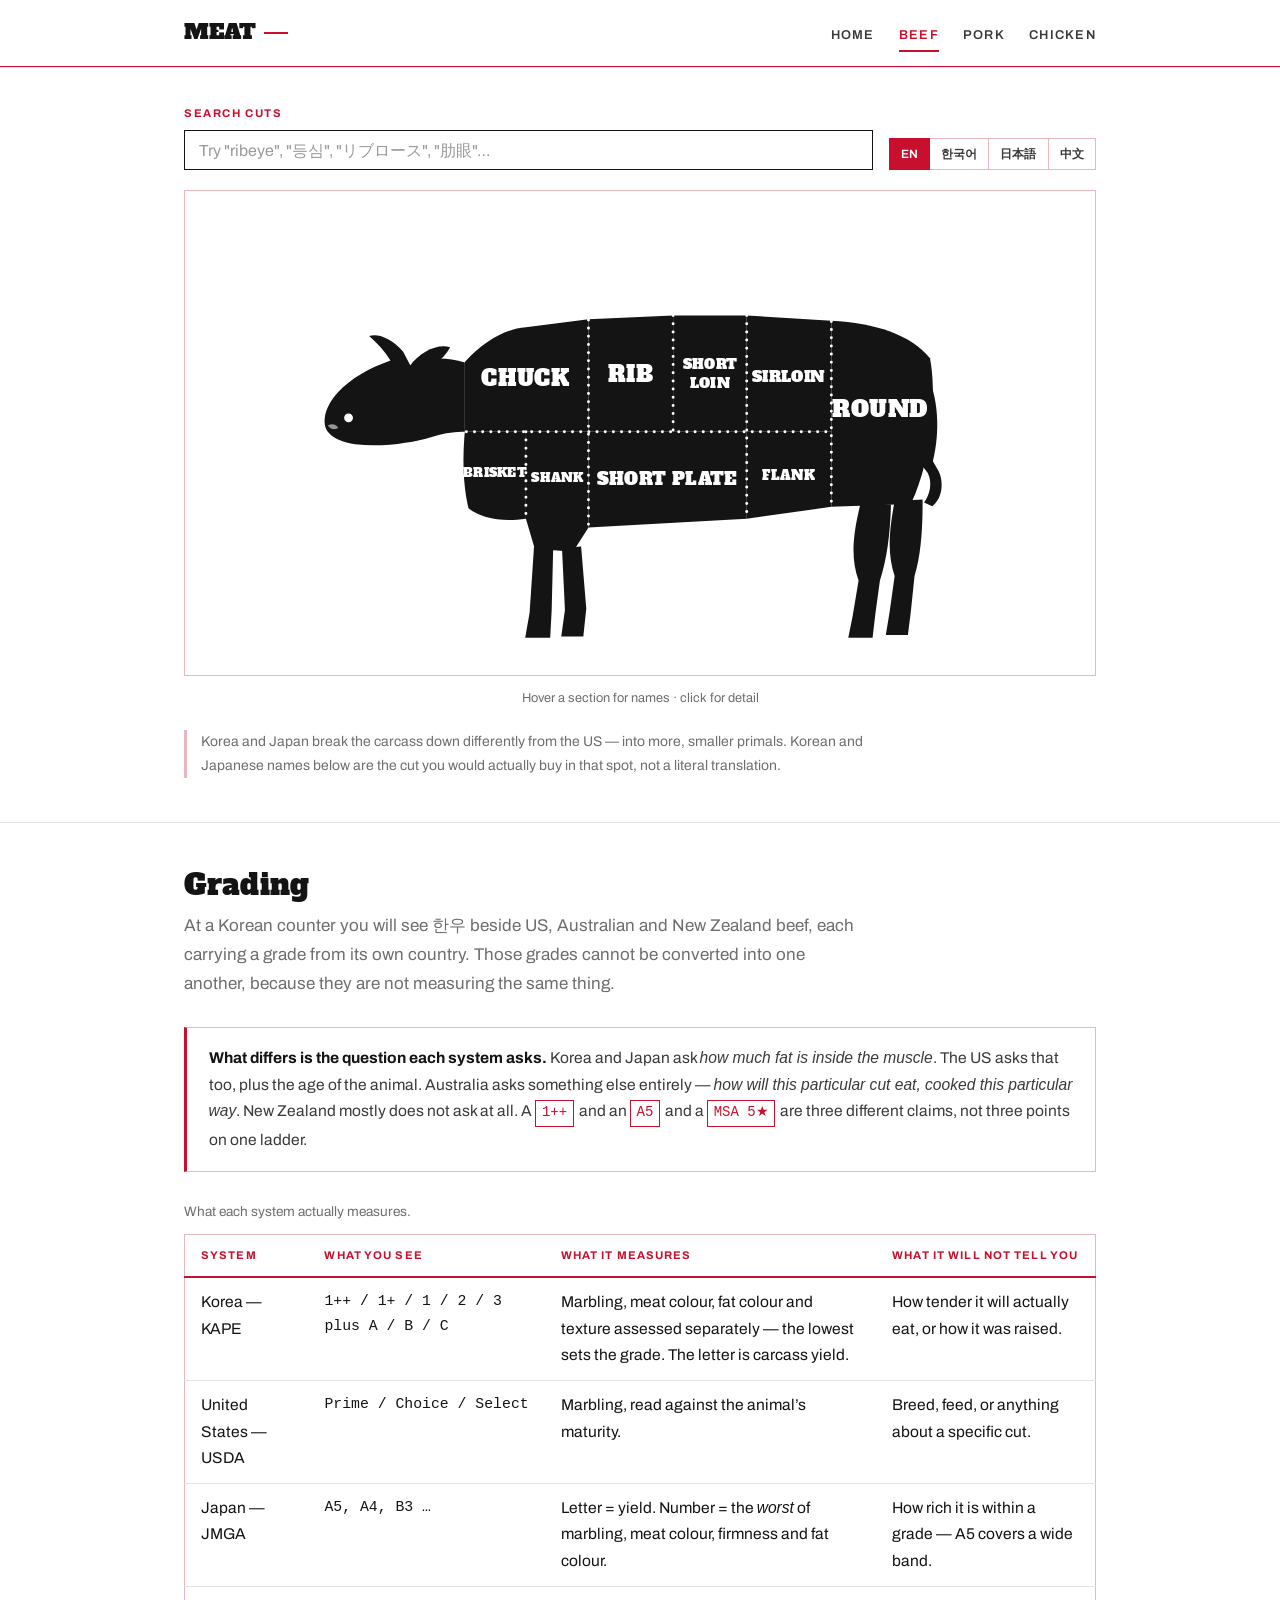
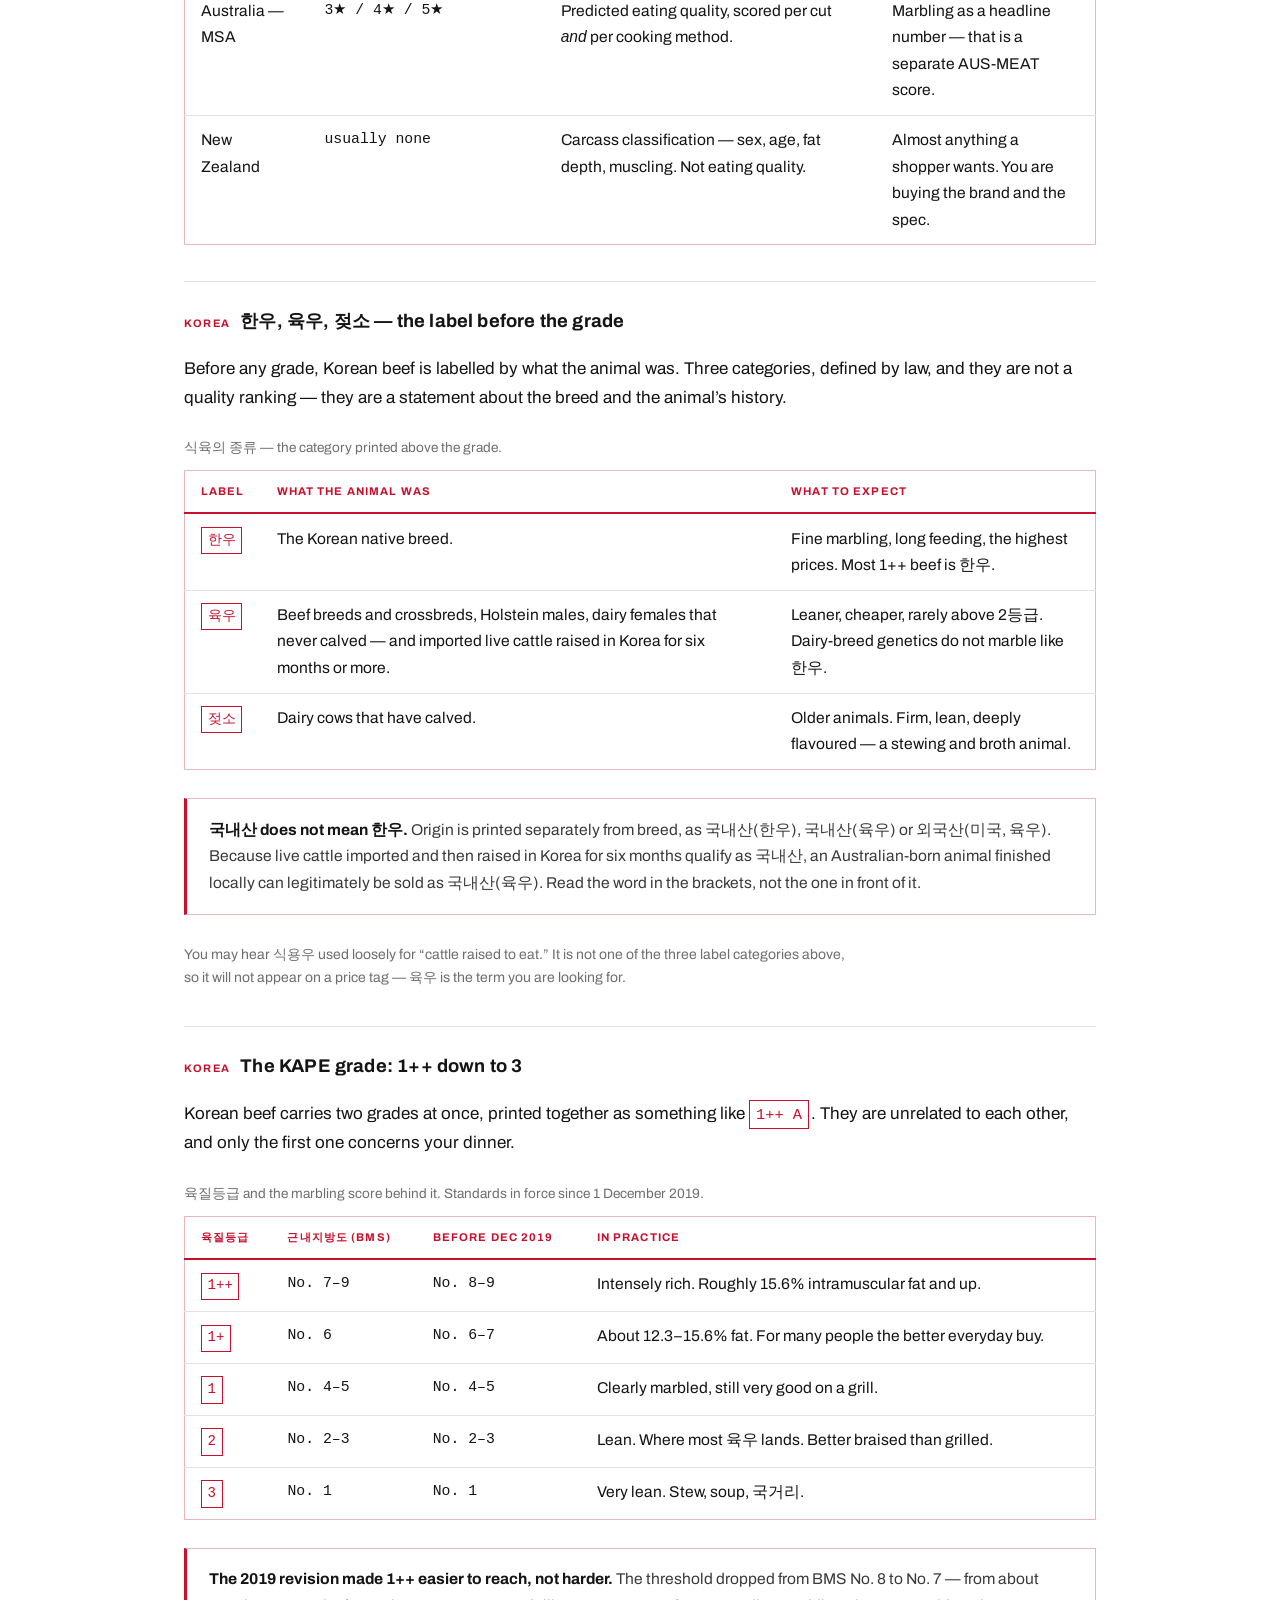
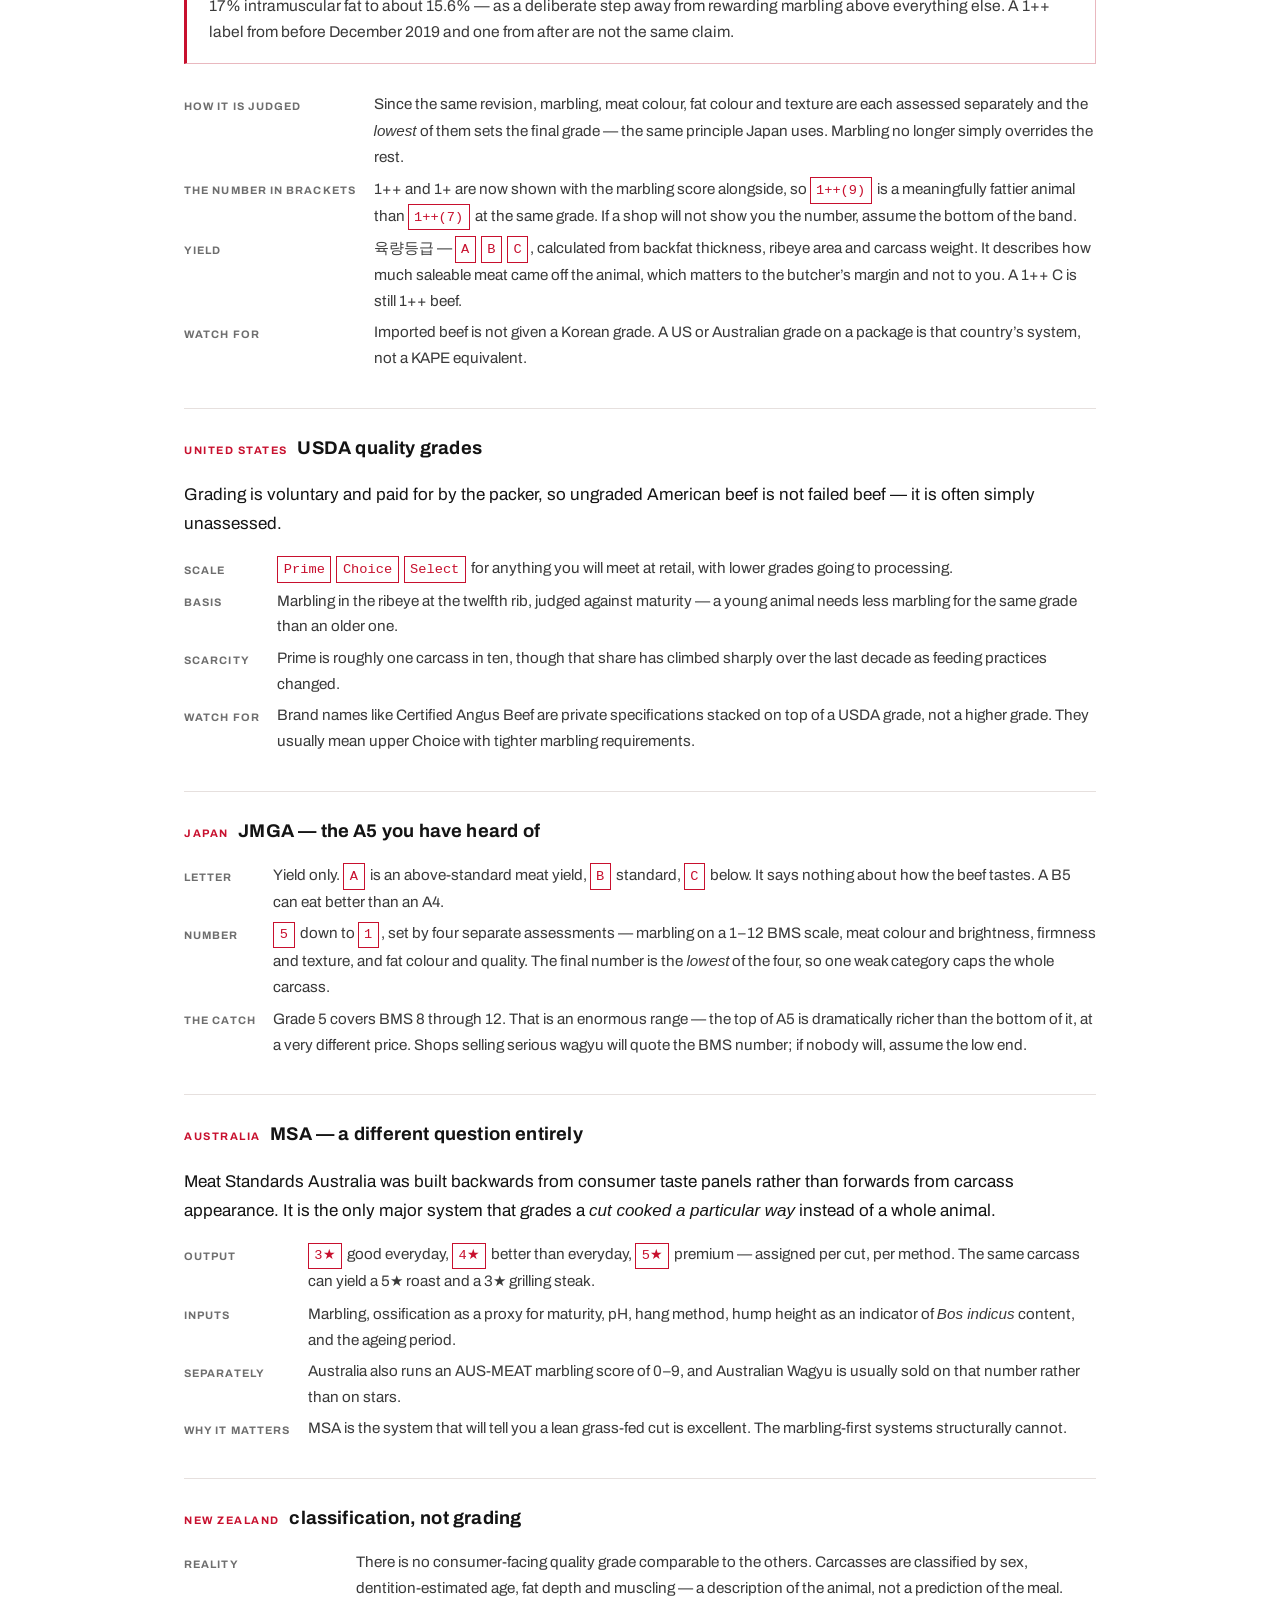
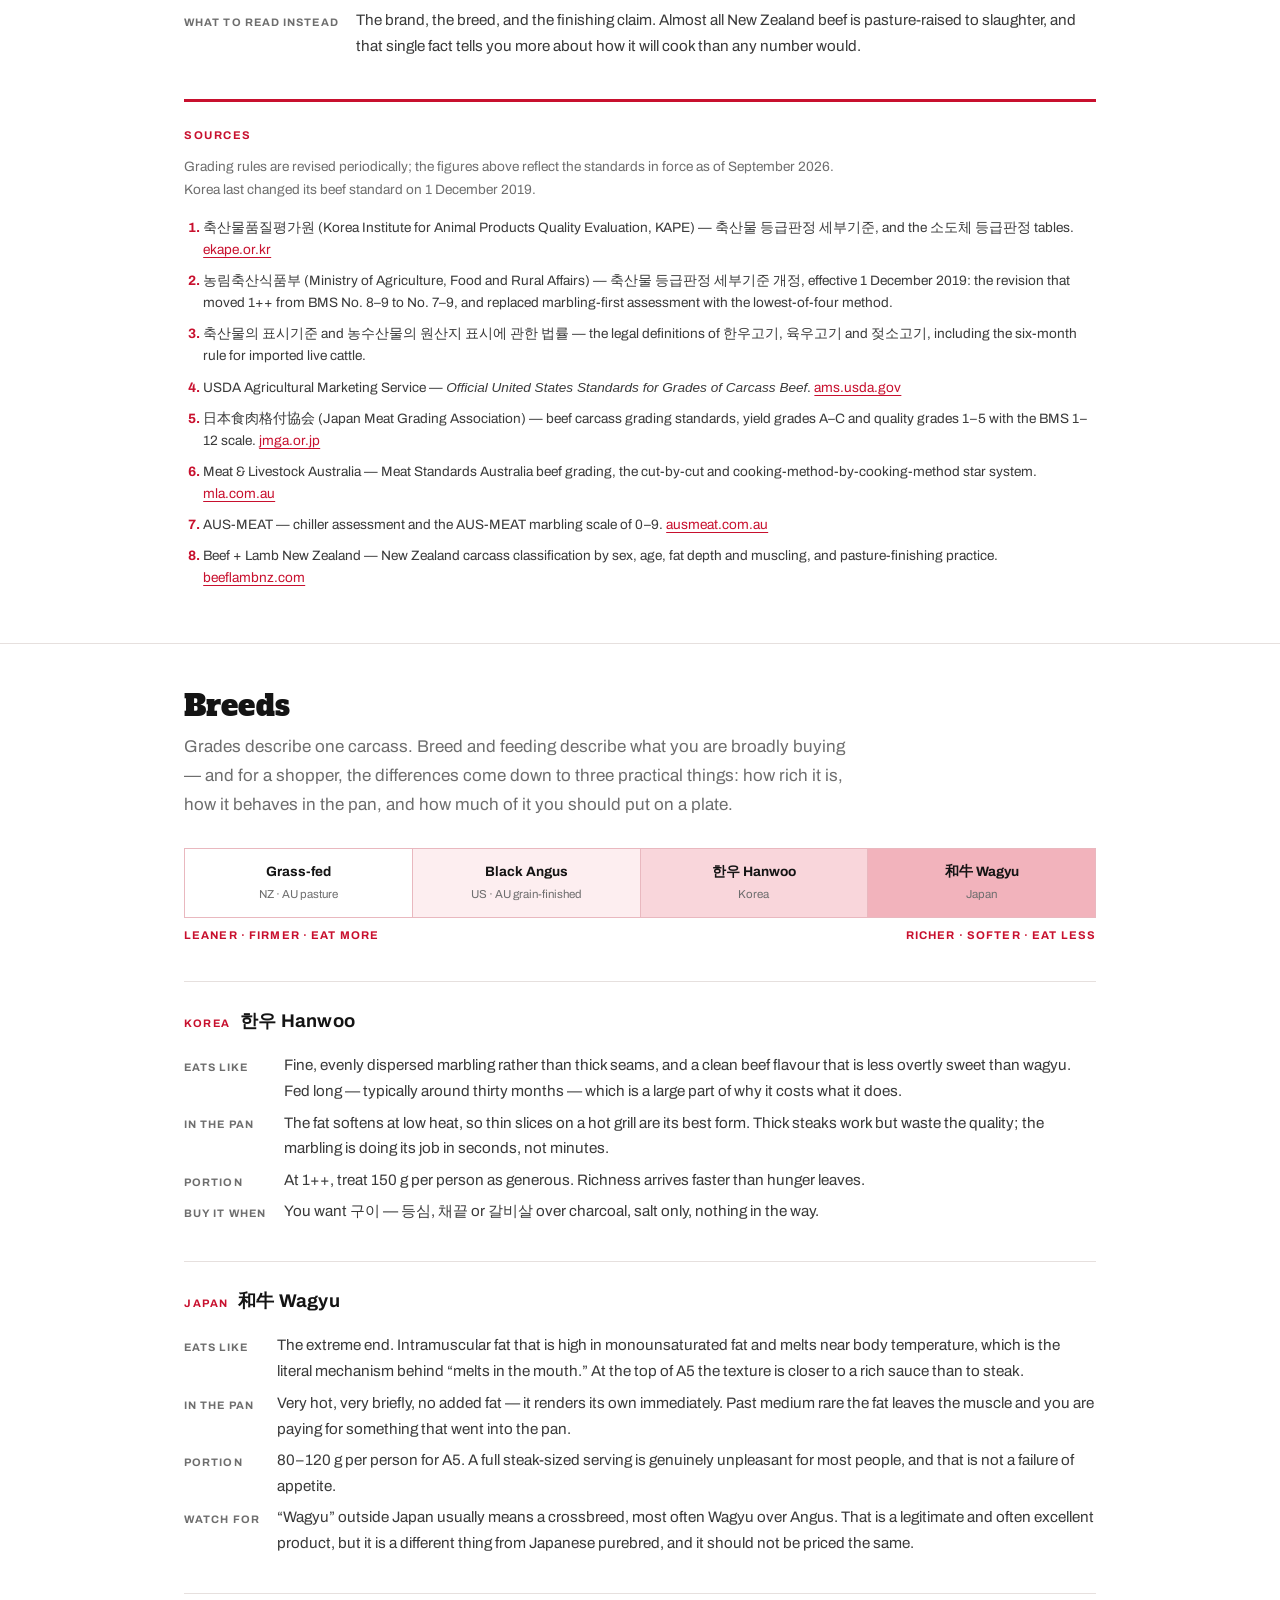
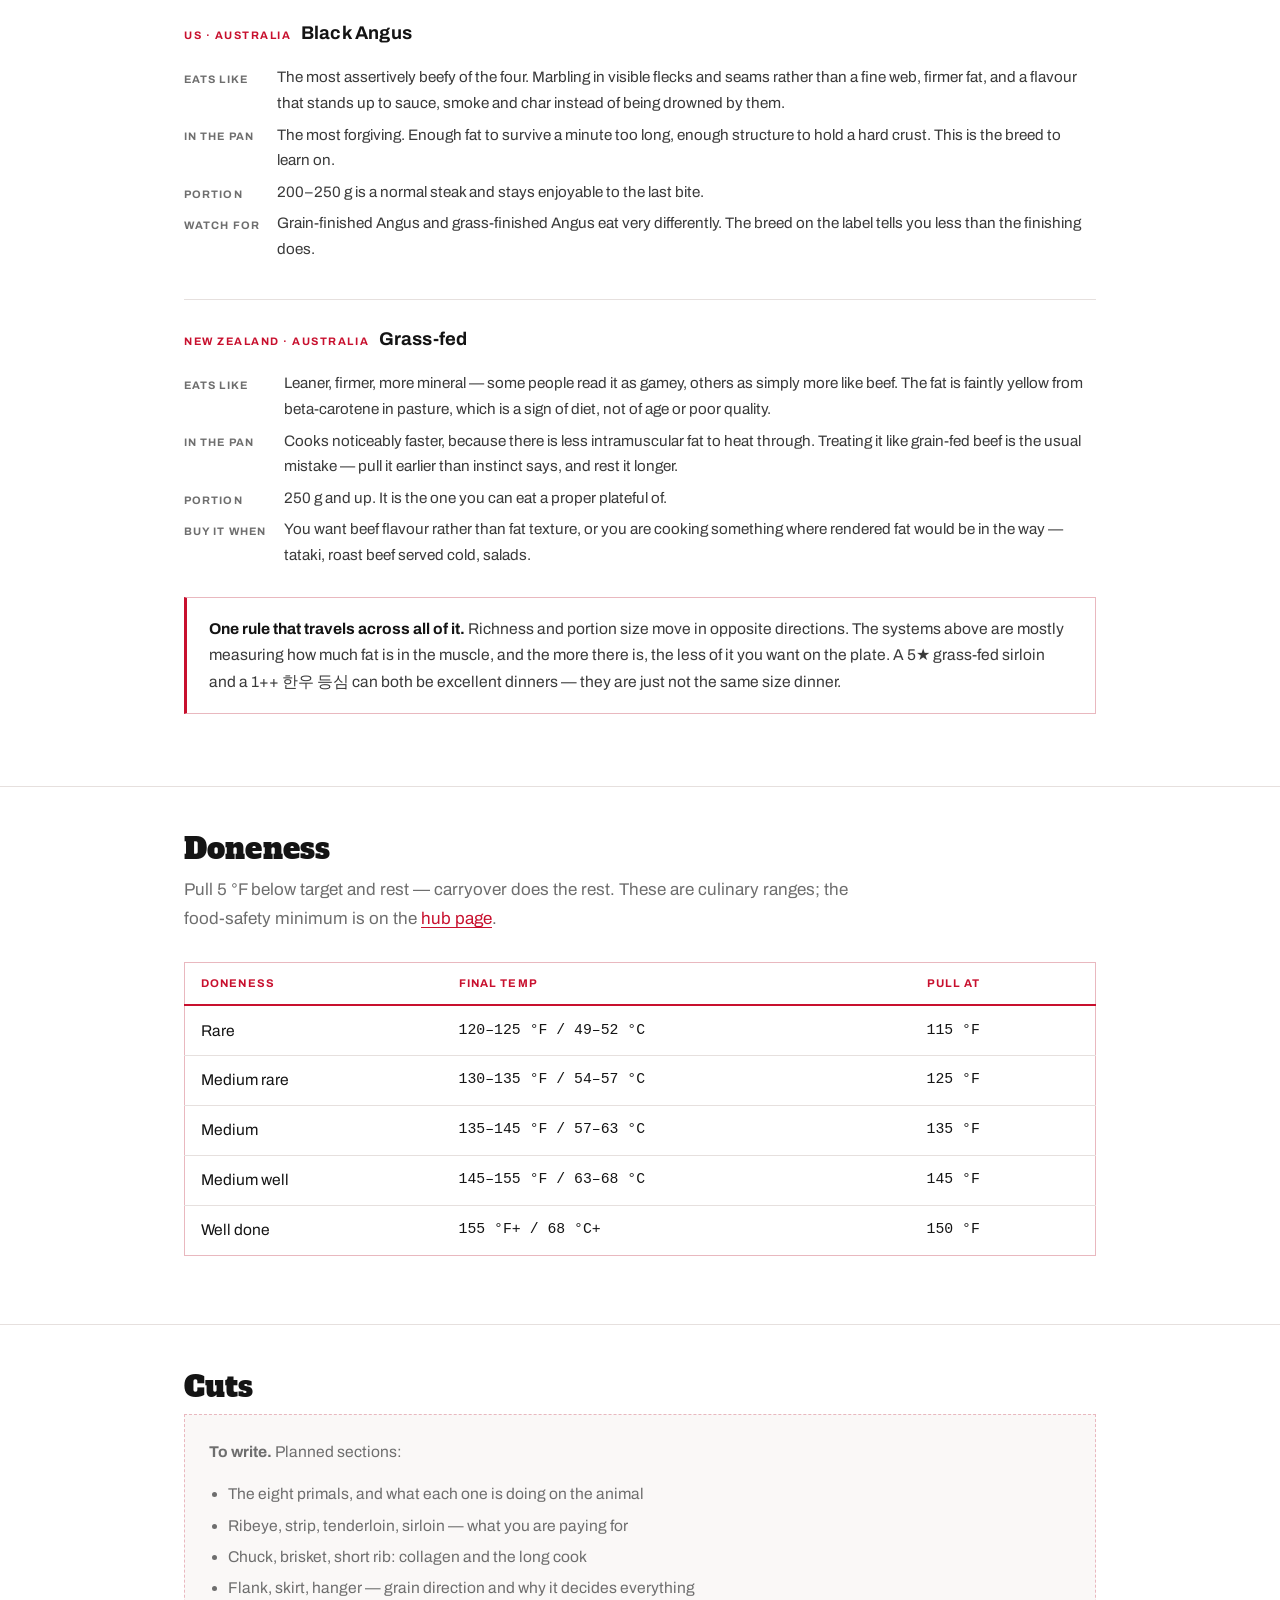
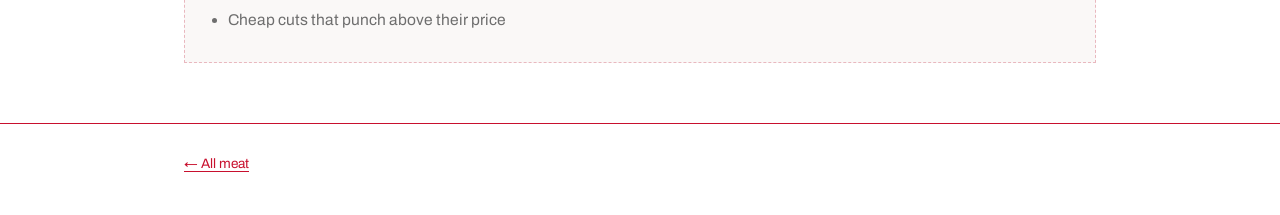
==== commit 7f0a84ab: "Correct the Korean grading figures, add 한우/육우/젖소, cite sources The 1++ threshold on the page was the" ====
--- a/beef/index.html
+++ b/beef/index.html
@@ -162,7 +162,7 @@
             <tr>
               <td>Korea — KAPE</td>
               <td class="temp">1++ / 1+ / 1 / 2 / 3<br/>plus A / B / C</td>
-              <td>Marbling above all, then meat colour, fat colour, texture and maturity. The letter is carcass yield.</td>
+              <td>Marbling, meat colour, fat colour and texture assessed separately — the lowest sets the grade. The letter is carcass yield.</td>
               <td>How tender it will actually eat, or how it was raised.</td>
             </tr>
             <tr>
@@ -194,26 +194,138 @@
       </div>
 
       <div class="sys">
-        <h3><span class="flagword">Korea</span> 한우 and the KAPE grade</h3>
+        <h3><span class="flagword">Korea</span> 한우, 육우, 젖소 — the label before the grade</h3>
+        <p>
+          Before any grade, Korean beef is labelled by what the animal was. Three categories,
+          defined by law, and they are not a quality ranking — they are a statement about the
+          breed and the animal’s history.
+        </p>
+
+        <div class="table-scroll">
+          <table class="wide">
+            <caption>식육의 종류 — the category printed above the grade.</caption>
+            <thead>
+              <tr>
+                <th scope="col">Label</th>
+                <th scope="col">What the animal was</th>
+                <th scope="col">What to expect</th>
+              </tr>
+            </thead>
+            <tbody>
+              <tr>
+                <td><span class="grade-chip">한우</span></td>
+                <td>The Korean native breed.</td>
+                <td>Fine marbling, long feeding, the highest prices. Most 1++ beef is 한우.</td>
+              </tr>
+              <tr>
+                <td><span class="grade-chip">육우</span></td>
+                <td>Beef breeds and crossbreds, Holstein males, dairy females that never calved
+                    — and imported live cattle raised in Korea for six months or more.</td>
+                <td>Leaner, cheaper, rarely above 2등급. Dairy-breed genetics do not marble like 한우.</td>
+              </tr>
+              <tr>
+                <td><span class="grade-chip">젖소</span></td>
+                <td>Dairy cows that have calved.</td>
+                <td>Older animals. Firm, lean, deeply flavoured — a stewing and broth animal.</td>
+              </tr>
+            </tbody>
+          </table>
+        </div>
+
+        <div class="note">
+          <strong>국내산 does not mean 한우.</strong> Origin is printed separately from breed, as
+          국내산(한우), 국내산(육우) or 외국산(미국, 육우). Because live cattle imported and then
+          raised in Korea for six months qualify as 국내산, an Australian-born animal finished
+          locally can legitimately be sold as 국내산(육우). Read the word in the brackets, not the
+          one in front of it.
+        </div>
+
+        <p class="note-aside">
+          You may hear 식용우 used loosely for “cattle raised to eat.” It is not one of the three
+          label categories above, so it will not appear on a price tag — 육우 is the term you are
+          looking for.
+        </p>
+      </div>
+
+      <div class="sys">
+        <h3><span class="flagword">Korea</span> The KAPE grade: 1++ down to 3</h3>
         <p>
           Korean beef carries two grades at once, printed together as something like
-          <span class="grade-chip">1++ A</span>. They are unrelated to each other.
+          <span class="grade-chip">1++ A</span>. They are unrelated to each other, and only the
+          first one concerns your dinner.
         </p>
-        <dl>
-          <dt>Quality</dt>
-          <dd>육질등급 — <span class="grade-chip">1++</span> <span class="grade-chip">1+</span>
-              <span class="grade-chip">1</span> <span class="grade-chip">2</span>
-              <span class="grade-chip">3</span>, driven mainly by marbling, scored on a
-              1–9 BMS scale. Since the 2019 revision, 1++ means BMS 8–9, and the BMS number
-              itself is often printed beside it — <span class="grade-chip">1++(9)</span> is a
-              meaningfully fattier animal than <span class="grade-chip">1++(8)</span>.</dd>
+
+        <div class="table-scroll">
+          <table class="wide">
+            <caption>육질등급 and the marbling score behind it. Standards in force since 1 December 2019.</caption>
+            <thead>
+              <tr>
+                <th scope="col">육질등급</th>
+                <th scope="col">근내지방도 (BMS)</th>
+                <th scope="col">Before Dec 2019</th>
+                <th scope="col">In practice</th>
+              </tr>
+            </thead>
+            <tbody>
+              <tr>
+                <td><span class="grade-chip">1++</span></td>
+                <td class="temp">No. 7–9</td>
+                <td class="temp">No. 8–9</td>
+                <td>Intensely rich. Roughly 15.6% intramuscular fat and up.</td>
+              </tr>
+              <tr>
+                <td><span class="grade-chip">1+</span></td>
+                <td class="temp">No. 6</td>
+                <td class="temp">No. 6–7</td>
+                <td>About 12.3–15.6% fat. For many people the better everyday buy.</td>
+              </tr>
+              <tr>
+                <td><span class="grade-chip">1</span></td>
+                <td class="temp">No. 4–5</td>
+                <td class="temp">No. 4–5</td>
+                <td>Clearly marbled, still very good on a grill.</td>
+              </tr>
+              <tr>
+                <td><span class="grade-chip">2</span></td>
+                <td class="temp">No. 2–3</td>
+                <td class="temp">No. 2–3</td>
+                <td>Lean. Where most 육우 lands. Better braised than grilled.</td>
+              </tr>
+              <tr>
+                <td><span class="grade-chip">3</span></td>
+                <td class="temp">No. 1</td>
+                <td class="temp">No. 1</td>
+                <td>Very lean. Stew, soup, 국거리.</td>
+              </tr>
+            </tbody>
+          </table>
+        </div>
+
+        <div class="note">
+          <strong>The 2019 revision made 1++ easier to reach, not harder.</strong> The threshold
+          dropped from BMS No. 8 to No. 7 — from about 17% intramuscular fat to about 15.6% — as a
+          deliberate step away from rewarding marbling above everything else. A 1++ label from
+          before December 2019 and one from after are not the same claim.
+        </div>
+
+        <dl>
+          <dt>How it is judged</dt>
+          <dd>Since the same revision, marbling, meat colour, fat colour and texture are each
+              assessed separately and the <em>lowest</em> of them sets the final grade — the same
+              principle Japan uses. Marbling no longer simply overrides the rest.</dd>
+          <dt>The number in brackets</dt>
+          <dd>1++ and 1+ are now shown with the marbling score alongside, so
+              <span class="grade-chip">1++(9)</span> is a meaningfully fattier animal than
+              <span class="grade-chip">1++(7)</span> at the same grade. If a shop will not show you
+              the number, assume the bottom of the band.</dd>
           <dt>Yield</dt>
           <dd>육량등급 — <span class="grade-chip">A</span> <span class="grade-chip">B</span>
-              <span class="grade-chip">C</span>, how much saleable meat came off the carcass.
-              This matters to the butcher’s margin, not to your dinner. A 1++ C is still 1++ beef.</dd>
+              <span class="grade-chip">C</span>, calculated from backfat thickness, ribeye area and
+              carcass weight. It describes how much saleable meat came off the animal, which
+              matters to the butcher’s margin and not to you. A 1++ C is still 1++ beef.</dd>
           <dt>Watch for</dt>
-          <dd>Imported beef is not given a Korean grade. If a package shows a US or Australian
-              grade, that is the exporting country’s system, not a KAPE equivalent.</dd>
+          <dd>Imported beef is not given a Korean grade. A US or Australian grade on a package is
+              that country’s system, not a KAPE equivalent.</dd>
         </dl>
       </div>
 
@@ -297,6 +409,54 @@
               pasture-raised to slaughter, and that single fact tells you more about how it will
               cook than any number would.</dd>
         </dl>
+      </div>
+
+      <div class="sources">
+        <h4>Sources</h4>
+        <p class="src-note">
+          Grading rules are revised periodically; the figures above reflect the standards in force
+          as of September 2026. Korea last changed its beef standard on 1 December 2019.
+        </p>
+        <ol>
+          <li>
+            축산물품질평가원 (Korea Institute for Animal Products Quality Evaluation, KAPE) —
+            축산물 등급판정 세부기준, and the 소도체 등급판정 tables.
+            <a href="https://www.ekape.or.kr/">ekape.or.kr</a>
+          </li>
+          <li>
+            농림축산식품부 (Ministry of Agriculture, Food and Rural Affairs) — 축산물 등급판정
+            세부기준 개정, effective 1 December 2019: the revision that moved 1++ from BMS No. 8–9
+            to No. 7–9, and replaced marbling-first assessment with the lowest-of-four method.
+          </li>
+          <li>
+            축산물의 표시기준 and 농수산물의 원산지 표시에 관한 법률 — the legal definitions of
+            한우고기, 육우고기 and 젖소고기, including the six-month rule for imported live cattle.
+          </li>
+          <li>
+            USDA Agricultural Marketing Service — <cite>Official United States Standards for Grades
+            of Carcass Beef</cite>.
+            <a href="https://www.ams.usda.gov/grades-standards/beef-grades-and-standards">ams.usda.gov</a>
+          </li>
+          <li>
+            日本食肉格付協会 (Japan Meat Grading Association) — beef carcass grading standards, yield
+            grades A–C and quality grades 1–5 with the BMS 1–12 scale.
+            <a href="https://www.jmga.or.jp/">jmga.or.jp</a>
+          </li>
+          <li>
+            Meat &amp; Livestock Australia — Meat Standards Australia beef grading, the cut-by-cut
+            and cooking-method-by-cooking-method star system.
+            <a href="https://www.mla.com.au/marketing-beef-and-lamb/meat-standards-australia/">mla.com.au</a>
+          </li>
+          <li>
+            AUS-MEAT — chiller assessment and the AUS-MEAT marbling scale of 0–9.
+            <a href="https://www.ausmeat.com.au/">ausmeat.com.au</a>
+          </li>
+          <li>
+            Beef + Lamb New Zealand — New Zealand carcass classification by sex, age, fat depth and
+            muscling, and pasture-finishing practice.
+            <a href="https://beeflambnz.com/">beeflambnz.com</a>
+          </li>
+        </ol>
       </div>
     </div>
   </section>
--- a/style.css
+++ b/style.css
@@ -496,3 +496,27 @@
 }
 /* four-column comparisons need more room than the default table minimum */
 .table-scroll table.wide { min-width: 46rem; }
+
+/* ---------- sources ---------- */
+
+.sources {
+  margin-top: 2.5rem; padding-top: 1.5rem;
+  border-top: 3px solid var(--red);
+}
+.sources h4 {
+  font-size: 0.7rem; font-weight: 700;
+  letter-spacing: 0.14em; text-transform: uppercase;
+  color: var(--red); margin: 0 0 0.6rem; padding: 0; border: 0;
+}
+.src-note { font-size: 0.85rem; color: var(--muted); margin: 0 0 1rem; max-width: 42rem; }
+.sources ol { margin: 0; padding-left: 1.2rem; }
+.sources li {
+  font-size: 0.85rem; color: var(--text-soft);
+  margin-bottom: 0.6rem; line-height: 1.6;
+}
+.sources li::marker { color: var(--red); font-weight: 700; }
+.sources cite { font-style: italic; }
+.note-aside {
+  font-size: 0.875rem; color: var(--muted);
+  margin: 1rem 0 0; max-width: 42rem;
+}
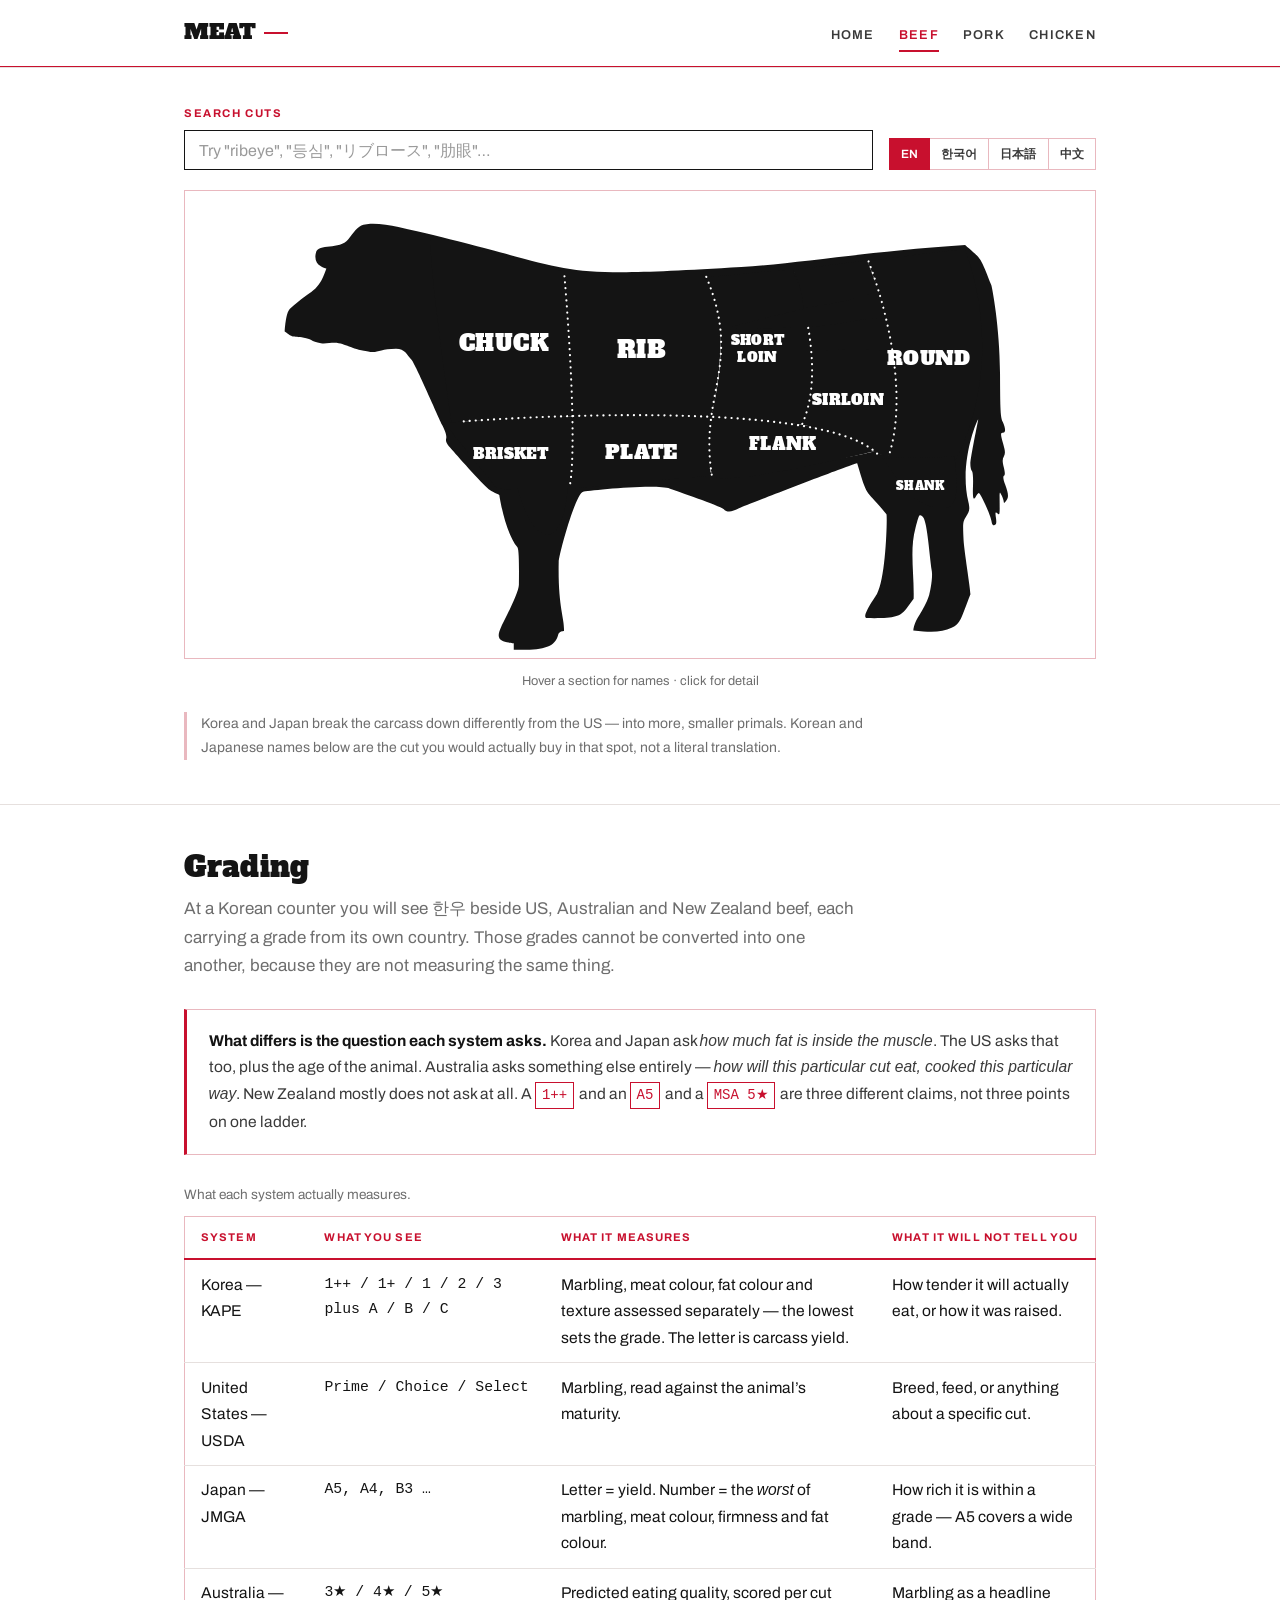
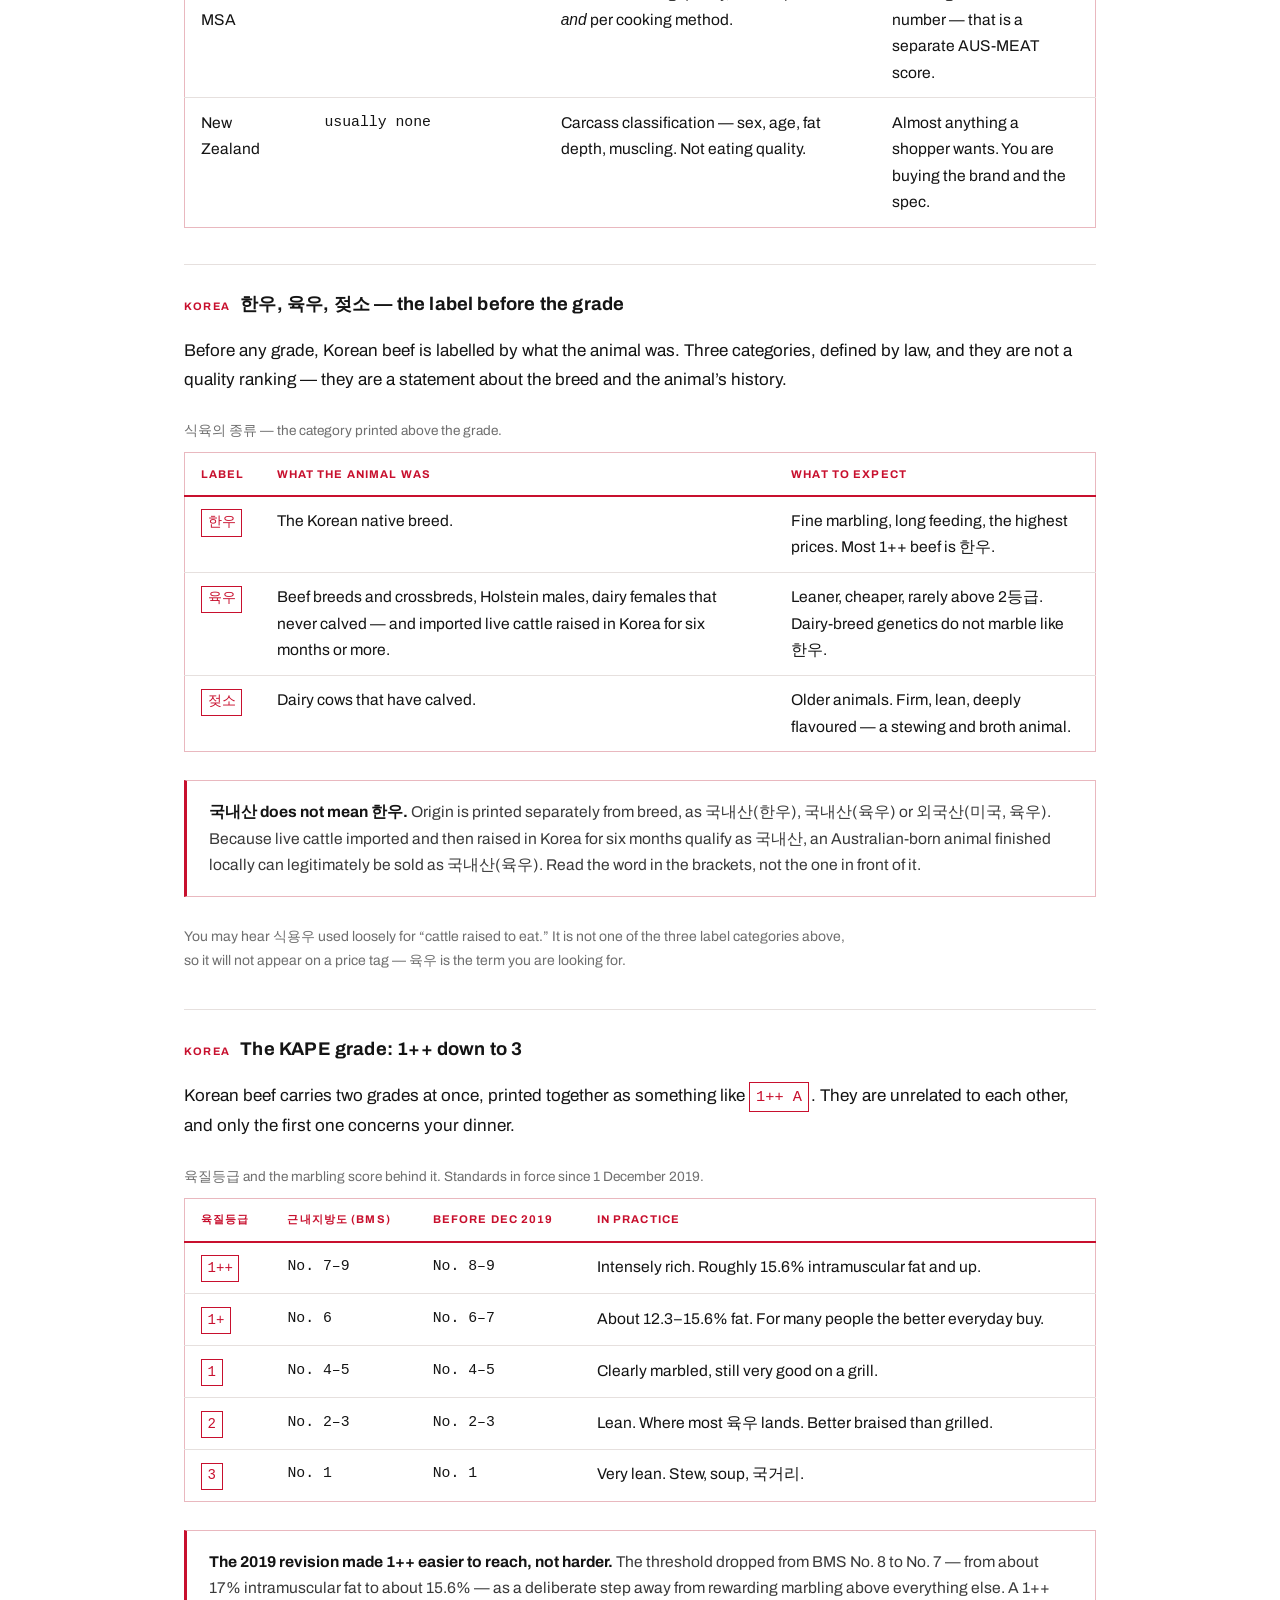
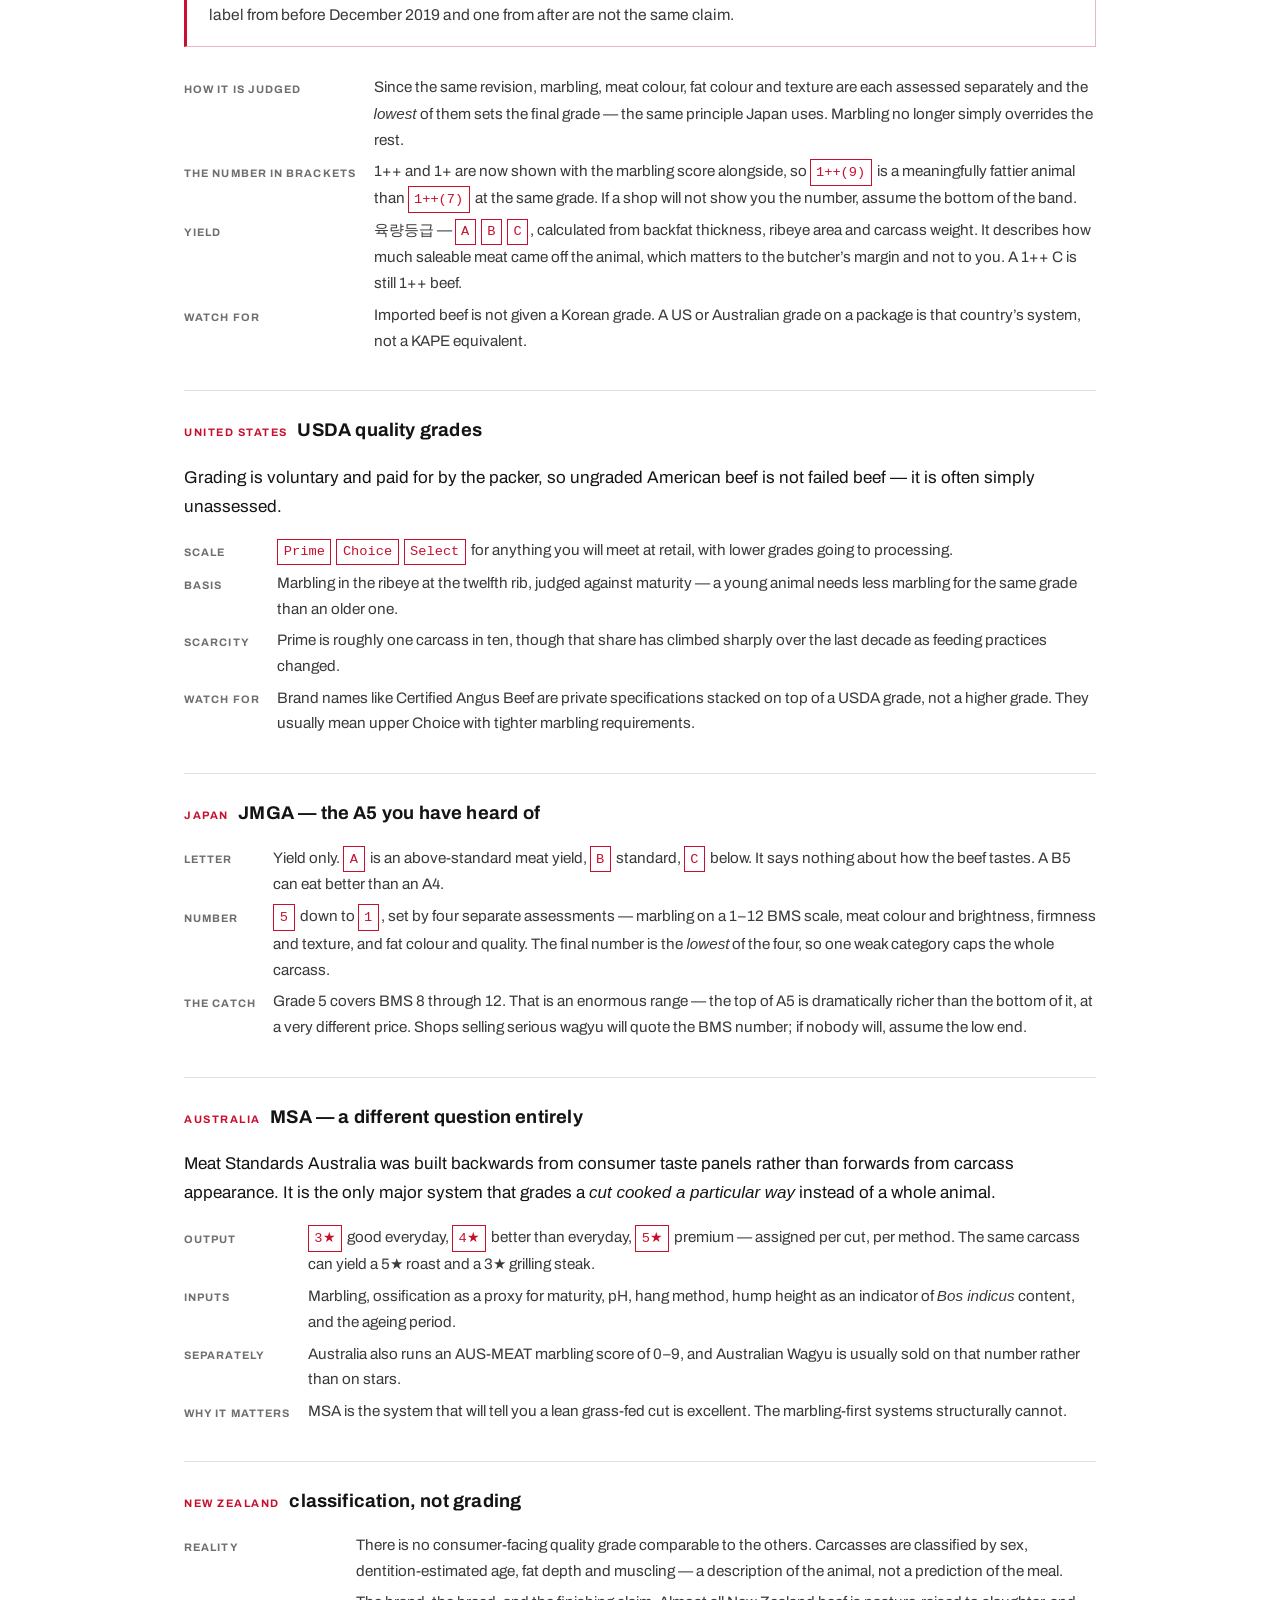
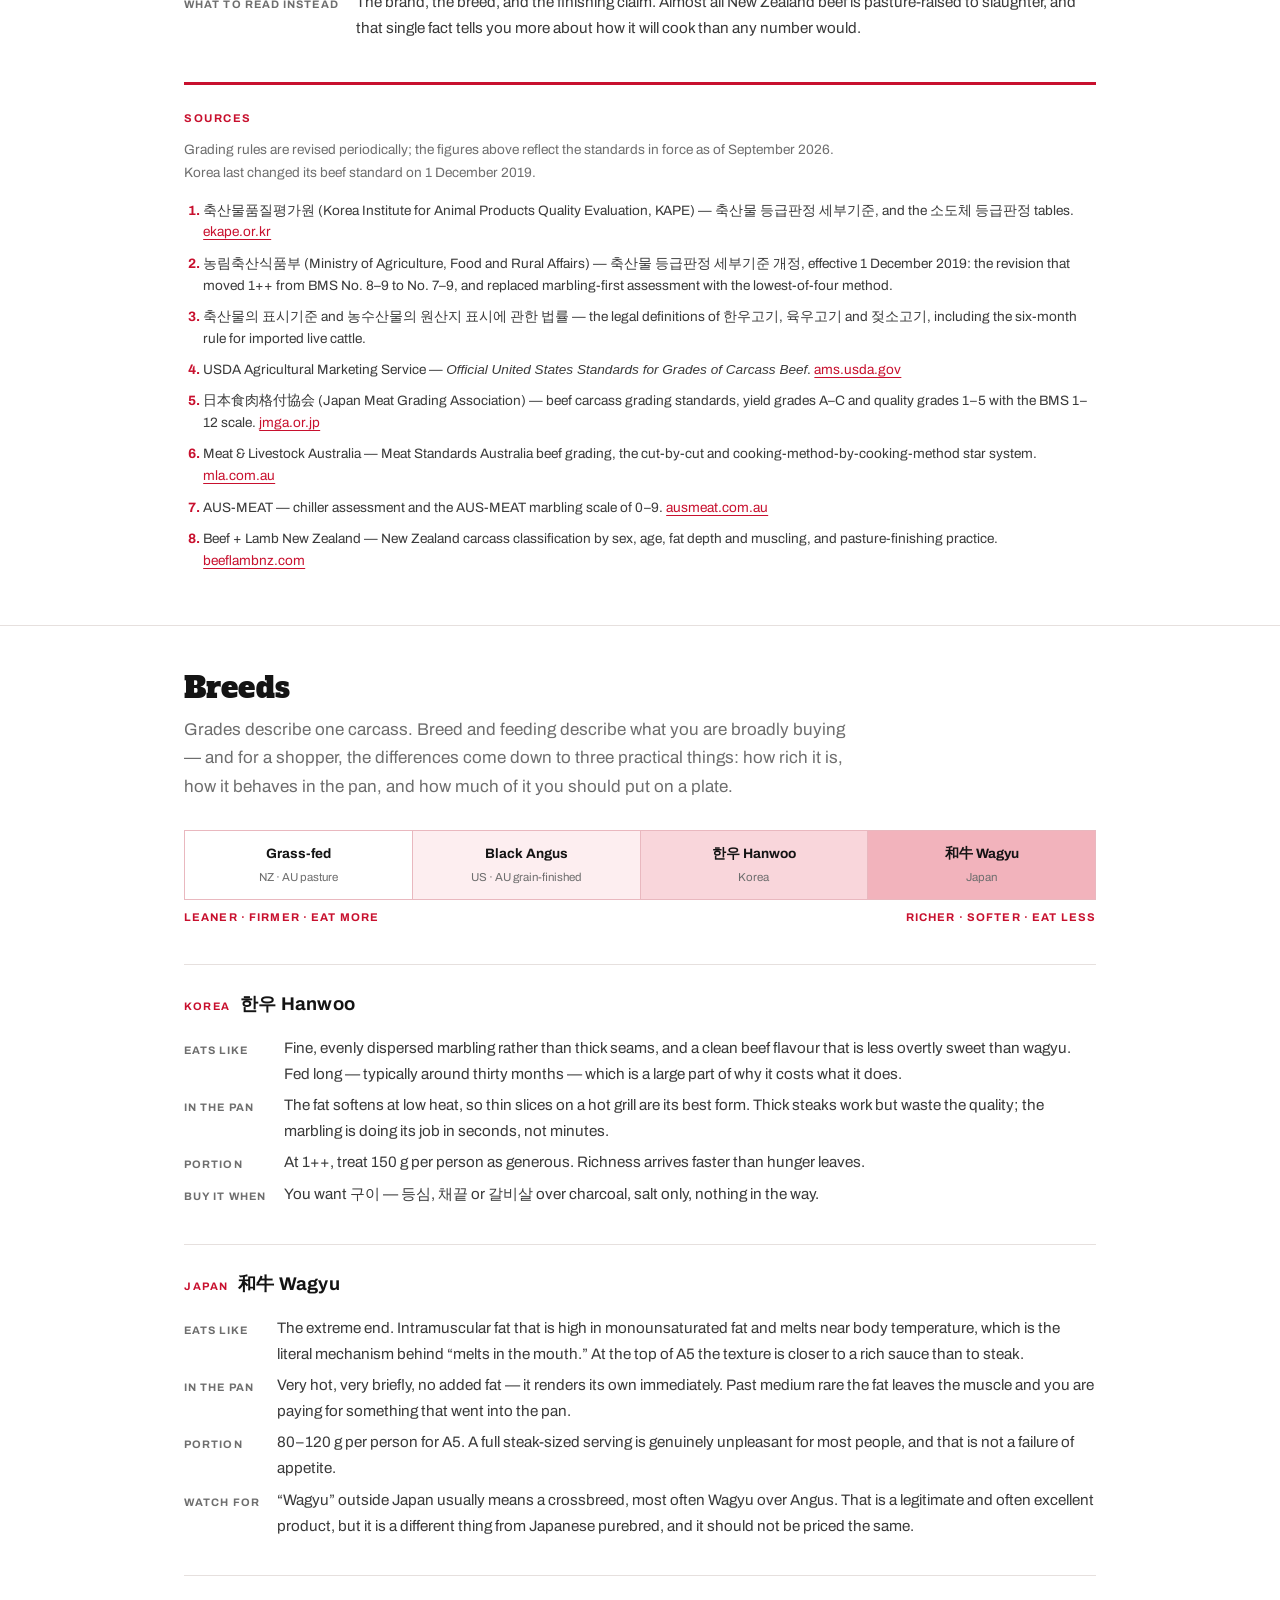
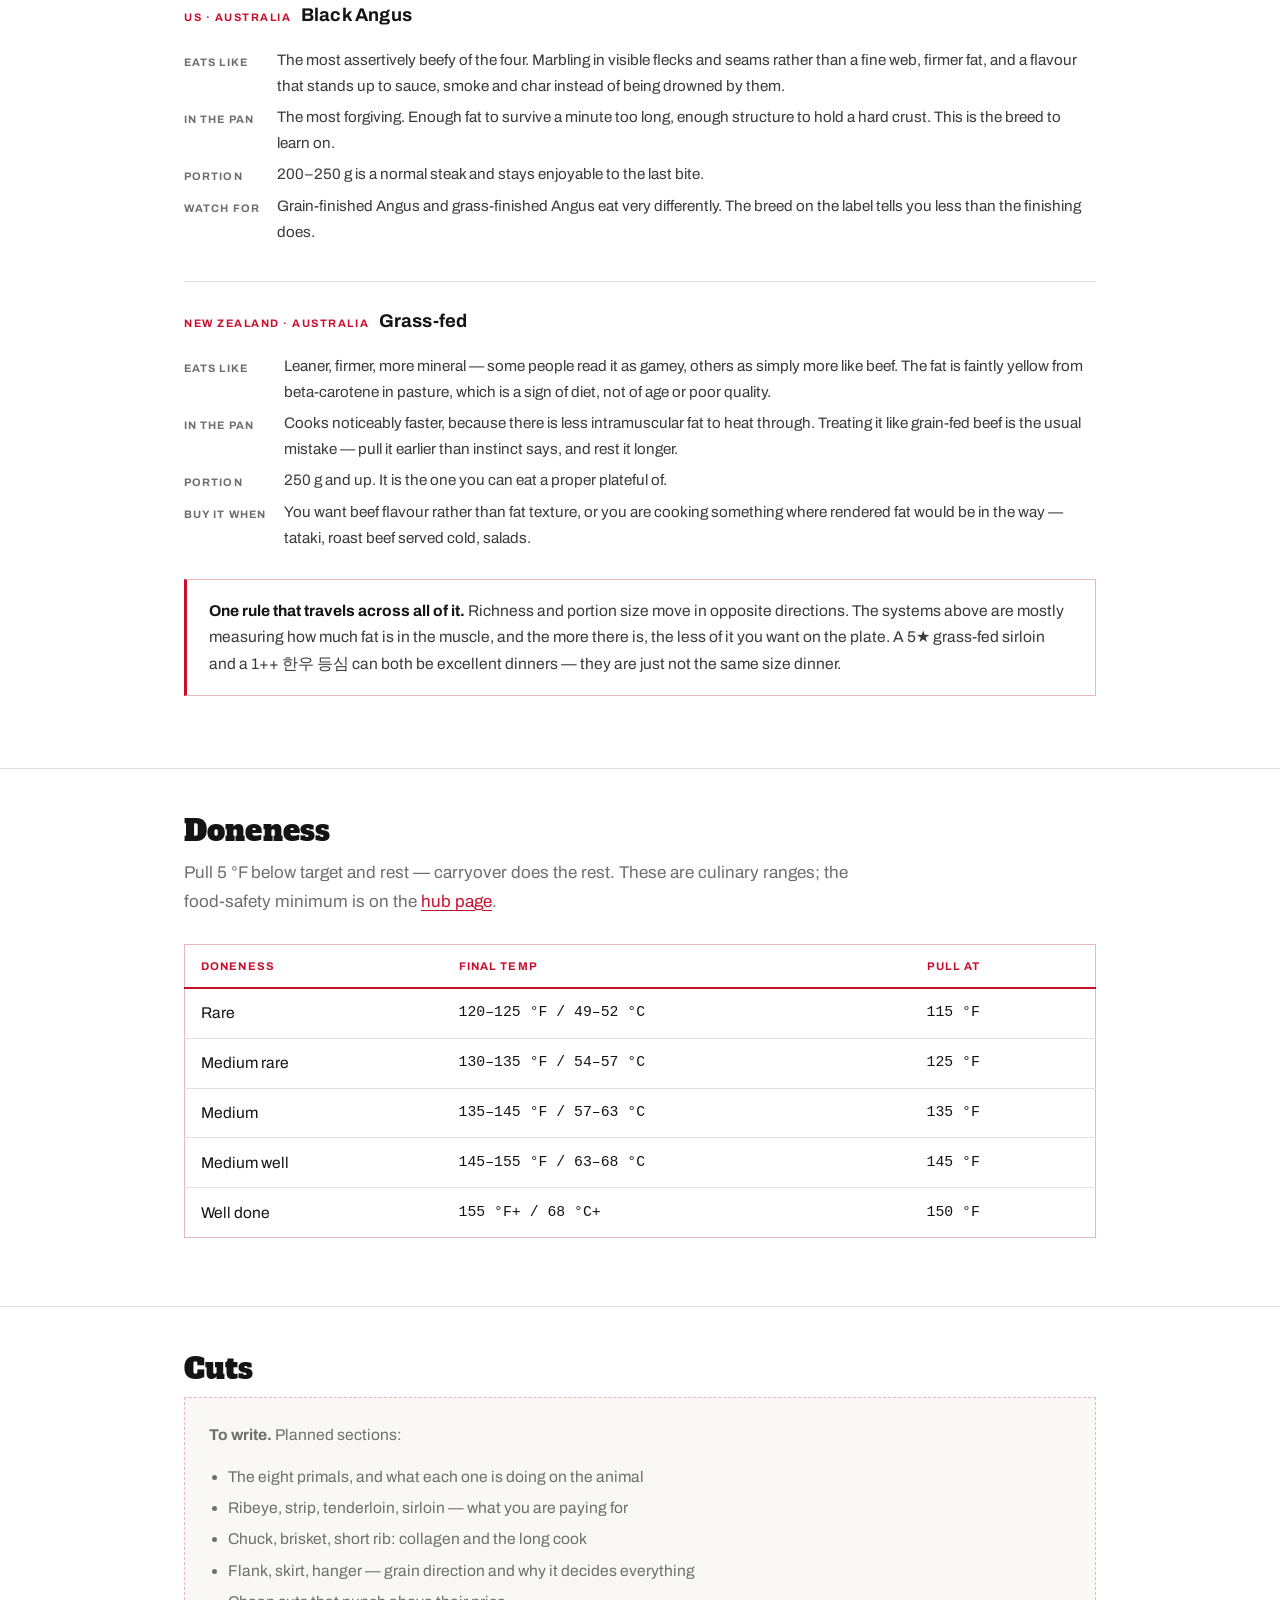
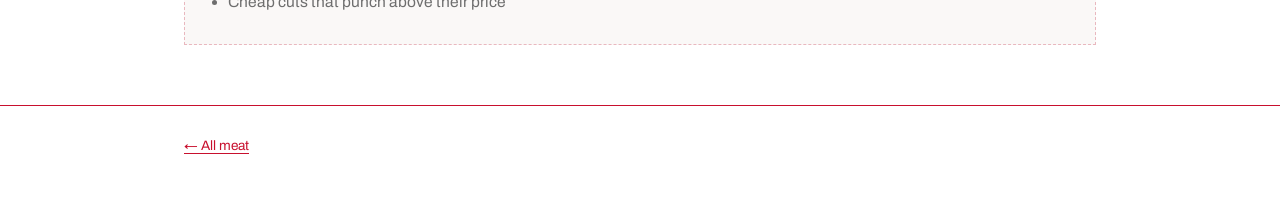
==== commit 35e781cd: "Replace hand-drawn diagrams with public-domain butcher art The freehand cow, pig and chicken read po" ====
--- a/beef/index.html
+++ b/beef/index.html
@@ -52,73 +52,12 @@
       </div>
 
       <div class="diagram-stage">
-        <svg id="diagram" viewBox="0 0 1000 620" role="group" aria-label="Beef primal cuts diagram" xmlns="http://www.w3.org/2000/svg">
-
-          <!-- non-interactive silhouette: head, legs, tail -->
-          <g class="body">
-            <path d="M888 218 C906 252, 908 300, 898 340 L906 354 C914 372, 909 393, 897 401 L886 396
-                     C895 384, 897 368, 891 356 L882 344 C891 300, 889 250, 876 222 Z"/>
-            <path d="M356 456 L350 546 L344 580 L378 580 L380 542 L382 460 Z"/>
-            <path d="M394 458 L398 542 L393 578 L423 578 L427 540 L420 456 Z"/>
-            <path d="M800 396 C789 440, 786 472, 797 502 L789 550 L783 580 L816 580 L820 546 L826 502
-                     C836 472, 840 436, 841 399 Z"/>
-            <path d="M846 394 C838 436, 836 466, 846 496 L839 546 L834 576 L864 576 L868 544 L873 496
-                     C882 466, 884 432, 884 392 Z"/>
-            <path d="M262 206 C234 197, 208 199, 188 210 L178 191
-                     C163 174, 145 166, 132 170 C142 179, 153 190, 161 203
-                     C133 213, 107 227, 89 247 C73 265, 67 285, 75 299
-                     C82 309, 97 315, 113 317 C151 321, 191 315, 217 307
-                     C237 301, 250 300, 262 300 Z"/>
-            <path d="M187 211 C201 191, 225 180, 242 185 C233 203, 212 216, 192 219 Z"/>
-            <circle cx="104" cy="281" r="6" class="eye"/>
-            <path class="nostril" d="M76 291 C82 288, 88 290, 90 295 C85 298, 78 296, 76 291 Z"/>
-          </g>
-
-          <!-- interactive primals -->
-          <g class="primals">
-            <path class="primal" data-primal="chuck"
-                  d="M262 205 C290 175, 318 160, 345 158 L430 147 L430 300 L262 300 Z"/>
-            <path class="primal" data-primal="rib"
-                  d="M430 147 L545 142 L545 300 L430 300 Z"/>
-            <path class="primal" data-primal="shortloin"
-                  d="M545 142 L645 142 L645 300 L545 300 Z"/>
-            <path class="primal" data-primal="sirloin"
-                  d="M645 142 L760 149 L760 300 L645 300 Z"/>
-            <path class="primal" data-primal="round"
-                  d="M760 149 C820 152, 868 168, 894 200 C902 240, 900 330, 868 398
-                     L760 402 Z"/>
-            <path class="primal" data-primal="brisket"
-                  d="M262 300 L345 300 L345 418 C314 423, 284 418, 267 404 C259 372, 259 332, 262 300 Z"/>
-            <path class="primal" data-primal="shank"
-                  d="M345 300 L430 300 L430 430 L409 463 L357 459 L345 418 Z"/>
-            <path class="primal" data-primal="plate"
-                  d="M430 300 L645 300 L645 418 L430 430 Z"/>
-            <path class="primal" data-primal="flank"
-                  d="M645 300 L760 300 L760 402 L645 418 Z"/>
-          </g>
-
-          <!-- dotted primal divisions -->
-          <g class="divides">
-            <path d="M430 148 L430 430"/>
-            <path d="M545 142 L545 300"/>
-            <path d="M645 142 L645 418"/>
-            <path d="M760 150 L760 402"/>
-            <path d="M345 300 L345 418"/>
-            <path d="M264 300 L760 300"/>
-          </g>
-
-          <!-- labels -->
-          <g class="labels">
-            <text data-label="chuck"     x="344" y="238" font-size="30">CHUCK</text>
-            <text data-label="rib"       x="487" y="232" font-size="30">RIB</text>
-            <text data-label="shortloin" x="595" y="215" font-size="19">SHORT</text>
-            <text data-label="shortloin-2" x="595" y="240" font-size="19">LOIN</text>
-            <text data-label="sirloin"   x="702" y="232" font-size="21">SIRLOIN</text>
-            <text data-label="round"     x="826" y="280" font-size="31">ROUND</text>
-            <text data-label="brisket"   x="303" y="362" font-size="17">BRISKET</text>
-            <text data-label="shank"     x="388" y="368" font-size="17">SHANK</text>
-            <text data-label="plate"     x="537" y="372" font-size="24">SHORT PLATE</text>
-            <text data-label="flank"     x="702" y="365" font-size="18">FLANK</text>
+        <svg id="diagram" viewBox="-4 -4 520 310" role="group" aria-label="Beef primal cuts diagram" xmlns="http://www.w3.org/2000/svg">
+          <g transform="translate(5,5.0016988)">
+            <g class="body"><path d="m 60.40604,0.00420474 c -1.68356,0.09256 -3.29461,0.36523 -4.81249,0.78119 C 51.4763,1.9136647 48.61462,6.2819847 44.78109,11.159535 c -5.95281,7.574 -21.07254,2.52152 -22.74992,9.24924 -2.28263,9.15539 6.0001,10.80411 7.21873,11.24907 0.03584,0.01569 0.1014,0.04904 0.125,0.0625 4e-5,0.0029 1.2e-4,0.02765 0,0.03124 -6.16202,17.52388 -9.65517,13.66549 -25.68741,28.31017 C 0.55501,62.923125 0,76.185415 0,76.185425 c 5.92061,4.58719 4.90752,3.20858 13.5312,4.31214 4.87038,0.62326 4.9,2.52856 12.06246,3.90593 3.075,0.59134 8.27489,-0.722 11.03121,-0.24998 8.20975,1.40594 10.6963,4.64927 23.90617,6.40573 5.38,0.71538 7.13883,-2.18008 18.06243,-2.21857 6.44679,-0.02273 7.50711,4.1253 10.96872,7.81185 2.49528,2.65747 19.61344,42.014565 21.56243,45.839965 2.53636,4.97837 3.37442,7.72341 2.93748,9.6867 -0.49713,2.23393 0.19291,3.6755 3.78124,7.71812 2.42335,2.73016 21.51369,24.39991 26.2499,28.18517 1.87913,1.50189 6.84229,3.64522 7.46873,3.99967 0.007,-6e-5 0.0298,10e-6 0.0312,0 1e-4,0.003 2.1e-4,0.0276 0,0.0312 0.0287,0.11776 3.95803,26.55812 12.81245,37.0282 -3.8e-4,0.004 6e-5,0.0284 0,0.0312 0.003,0 0.0276,2.7e-4 0.0312,0 -5.8e-4,0.003 1.5e-4,0.0285 0,0.0312 0.012,0.0194 0.0466,0.0677 0.0625,0.0937 1.10616,2.18196 1.07449,14.87465 0.9375,26.21659 -0.0739,5.89099 -11.14728,26.80994 -12.40621,29.49757 -3.33504,7.12044 -2.30917,10.05007 3.96874,11.18658 3.69057,0.66805 4.44804,0.67883 4.71873,0.78118 0.001,0 0.024,8e-5 0.0312,0 -3.7e-4,0.004 7e-5,0.0284 0,0.0312 0.003,8e-5 0.0276,2.2e-4 0.0312,0 10e-4,1e-5 0.0239,9e-5 0.0312,0 7e-5,0.007 2.9e-4,0.0296 0,0.0312 l 0,4.37464 c 19.19639,0.46756 28.89349,-0.77748 31.37489,-10.53038 0.64141,-2.52101 3.56195,-2.50792 4.09374,-2.62479 0.001,-5e-5 0.0239,-10e-5 0.0312,0 5e-5,-0.007 1.8e-4,-0.0295 0,-0.0312 0.33651,-9.43807 -4.37837,-16.90968 -3.74999,-48.80847 0.10422,-5.29038 12.04265,-48.8389 17.34369,-49.65216 1.51626,-0.23257 49.92841,-5.85905 61.34354,-2.09357 3.9089,1.28946 35.21923,12.15451 37.71861,14.28007 0.0179,0.0163 0.0482,0.0473 0.0625,0.0625 2.46244,2.6086 5.46315,2.44666 11.24996,-0.5937 2.6226,-1.37784 81.08752,-31.72359 83.12471,-31.74738 0.007,-4e-5 0.0297,5e-5 0.0312,0 7.82547,26.36015 5.32958,16.87343 20.68743,36.09077 -1.7e-4,0.002 -4e-5,0.0242 0,0.0312 0.004,0.009 0.023,0.0453 0.0312,0.0625 0.61584,2.45983 -0.38212,44.66743 -6.68748,56.08912 -1.32466,2.39956 -11.84765,17.12132 -7.12497,17.18608 18.32949,0.25147 23.15973,-0.52204 27.6874,-6.37447 l 5.31248,-7.2494 c 0.46257,-17.95764 -2.99642,-34.65347 1.37501,-50.4021 1.49278,-5.37795 2.09096,-7.67205 2.68748,-8.40555 0.0353,-0.0417 0.0843,-0.0885 0.125,-0.12499 0.007,-0.006 0.0244,-0.0263 0.0312,-0.0312 0.0102,-0.006 0.0513,-0.0257 0.0625,-0.0312 0.0226,-0.0105 0.0462,-0.0232 0.0625,-0.0312 0.003,-0.004 0.0285,-0.0284 0.0312,-0.0312 0.003,1e-5 0.0276,-1.1e-4 0.0312,0 0.005,2e-5 0.025,-3.2e-4 0.0312,0 0.002,-7e-5 0.0297,2.4e-4 0.0312,0 0.006,1.7e-4 0.0281,2.8e-4 0.0312,0 0.0128,-7.1e-4 0.0495,-1e-4 0.0625,0 0.007,2.6e-4 0.0189,2.2e-4 0.0312,0 0.005,2e-5 0.0279,-3.3e-4 0.0312,0 0.005,-1.1e-4 0.0251,2.5e-4 0.0312,0 0.002,1.2e-4 0.0295,-3.2e-4 0.0312,0 0.3459,0.0705 0.76571,0.37441 1.375,0.74994 3.48833,2.15011 4.64579,23.94939 6.78123,38.84054 0.74243,5.17732 -1.40132,15.30382 -1.875,16.74862 -4.18119,12.75424 -10.00913,15.87588 -11.21871,25.06044 l 7.12498,0.68744 c 8.39799,0.81685 14.72923,-0.20363 19.93743,-2.53104 6.55915,-2.93109 6.54411,-6.42305 13.24995,-23.52931 -2.4e-4,-0.003 8e-5,-0.0284 0,-0.0312 0.004,-0.003 0.0245,-0.0247 0.0312,-0.0312 0.32804,-2.12494 -4.47214,-31.3871 -4.81248,-38.34059 -0.59485,-12.15397 -0.52035,-13.03525 1.68749,-16.56113 2.03042,-3.24245 3.12492,-4.73352 1.71874,-10.46789 -6.56519,-26.77306 5.37228,-56.0005 6.78123,-58.1827 0.003,-0.003 0.028,-0.0283 0.0312,-0.0312 10e-4,0 0.0238,-7e-5 0.0312,0 -2.9e-4,-0.0111 3.9e-4,-0.0516 0,-0.0625 0.007,1e-4 0.0298,-3e-5 0.0312,0 4.5e-4,2.4e-4 0.0237,1.2e-4 0.0312,0 -6e-5,0.007 10e-6,0.0286 0,0.0312 -10e-6,0.9048 -5.53121,26.9224 -5.53123,31.4974 -1e-5,2.1289 0.48681,4.33807 1.09375,4.93709 0.003,0.003 0.0246,0.0246 0.0312,0.0312 0.0159,0.0214 0.0469,0.0679 0.0625,0.0937 0.006,0.0121 0.0233,0.0469 0.0312,0.0625 0.0141,0.0217 0.0479,0.0686 0.0625,0.0937 0.54263,1.18262 0.77808,4.94163 0.59374,10.06167 -0.18383,5.10812 -0.10122,7.93857 0.34375,8.81177 0.005,0.0105 0.0258,0.0517 0.0312,0.0625 0.0161,0.0259 0.0462,0.072 0.0625,0.0937 0.003,0.003 0.028,0.0281 0.0312,0.0312 0.002,0.002 0.0244,0.0243 0.0312,0.0312 0.002,0.001 0.0244,0.0241 0.0312,0.0312 0.007,-7e-5 0.0299,2e-5 0.0313,0 0.007,0.007 0.0279,0.0276 0.0312,0.0312 0.007,-4e-5 0.0299,0 0.0312,0 10e-4,2.7e-4 0.0285,0 0.0312,0 0.002,2.2e-4 0.0245,6e-5 0.0312,0 0.004,3e-5 0.0268,2e-4 0.0312,0 0.002,-1.5e-4 0.0246,-1.3e-4 0.0312,0 10e-4,-2e-4 0.0285,-6e-5 0.0312,0 0.0241,-0.007 0.0764,-0.0235 0.0937,-0.0312 0.0132,-0.006 0.0465,-0.0229 0.0625,-0.0312 0.33505,-0.21189 0.76,-0.81978 1.28125,-1.7811 0.40632,-0.74933 0.93302,-1.43237 1.34374,-1.7811 0.0578,-0.0476 0.15993,-0.11833 0.21875,-0.15624 0.0315,-0.0159 0.10016,-0.0495 0.125,-0.0625 0.003,-0.003 0.0284,-0.0283 0.0312,-0.0312 0.003,-2e-5 0.0279,-2.4e-4 0.0312,0 0.007,7e-5 0.0301,8e-5 0.0312,0 0.006,-6e-5 0.0286,-1e-4 0.0312,0 0.003,-1.6e-4 0.025,-5e-5 0.0312,0 0.002,2.9e-4 0.0247,1.7e-4 0.0312,0 0.0158,0.004 0.069,0.022 0.0937,0.0312 10e-4,3e-5 0.0239,9e-5 0.0312,0 6e-5,0.007 1.9e-4,0.0295 0,0.0312 0.003,0.003 0.0286,0.0285 0.0312,0.0312 0.003,-4e-5 0.0276,1.7e-4 0.0312,0 0.0162,0.0162 0.0521,0.0529 0.0625,0.0625 1.775,1.69734 8.0509,15.52257 8.65622,19.3109 0.22514,1.40871 0.48134,2.32017 0.8125,2.81227 0.0173,0.0247 0.0447,0.0711 0.0625,0.0937 0.006,0.007 0.0252,0.0242 0.0312,0.0312 0.0226,0.0254 0.0703,0.0715 0.0937,0.0937 0.003,0.003 0.0249,0.0247 0.0312,0.0312 0.007,0.007 0.0281,0.0279 0.0312,0.0312 0.003,-3e-5 0.0307,-3.3e-4 0.0312,0 -3.2e-4,0.004 8e-5,0.0284 0,0.0312 0.004,-1.1e-4 0.0284,5e-5 0.0312,0 0.007,0.007 0.0281,0.0278 0.0312,0.0312 0.0163,0.008 0.0527,0.0264 0.0625,0.0312 0.01,0.005 0.0461,0.0231 0.0625,0.0312 10e-4,-3e-5 0.0239,4e-5 0.0312,0 0.0109,0.006 0.0519,0.0258 0.0625,0.0312 0.003,-1e-5 0.0278,1.2e-4 0.0312,0 0.007,-7e-5 0.0301,-8e-5 0.0312,0 0.006,-2.9e-4 0.0258,1.2e-4 0.0312,0 0.003,2e-5 0.0304,-2.6e-4 0.0312,0 0.003,0.003 0.0247,0.0245 0.0313,0.0312 0.001,-4e-5 0.0239,4e-5 0.0312,0 0.19256,0.007 0.41312,-0.0641 0.65625,-0.15623 0.24049,-0.0911 0.45769,-0.19851 0.625,-0.34373 0.036,-0.0323 0.0864,-0.0842 0.125,-0.12499 0.006,-0.007 0.026,-0.0251 0.0312,-0.0312 0.003,-0.003 0.0246,-0.0247 0.0312,-0.0312 -2.3e-4,-0.0113 4.3e-4,-0.0517 0,-0.0625 0.003,1e-5 0.0275,-2.2e-4 0.0312,0 0.0162,-0.0231 0.0474,-0.0693 0.0625,-0.0937 0.42941,-0.72076 0.43216,-2.00101 0.0937,-4.43713 -0.26126,-1.8813 -0.38299,-3.00068 -0.28125,-3.49971 0.006,-0.005 0.0255,-0.0259 0.0312,-0.0312 -2.6e-4,-0.003 7e-5,-0.0286 0,-0.0312 0.007,-0.0152 0.0249,-0.0504 0.0312,-0.0625 -1.7e-4,-0.002 -4e-5,-0.0242 0,-0.0312 0.002,-1e-5 0.0239,-9e-5 0.0312,0 6e-5,-0.007 2e-4,-0.0295 0,-0.0312 0.007,-0.007 0.0281,-0.0284 0.0312,-0.0312 0.003,-0.004 0.0252,-0.0251 0.0312,-0.0312 0.007,-0.007 0.0283,-0.028 0.0312,-0.0312 0.007,5e-5 0.0299,-3e-5 0.0312,0 0.001,-6e-5 0.0239,-10e-5 0.0312,0 6e-5,-0.007 1.9e-4,-0.0295 0,-0.0312 0.002,-2.9e-4 0.0247,-1.4e-4 0.0312,0 0.005,-8e-5 0.0261,-1.3e-4 0.0312,0 0.003,2.3e-4 0.0248,1.2e-4 0.0312,0 0.003,0.003 0.0247,0.0248 0.0312,0.0312 0.007,-4e-5 0.0299,2e-5 0.0312,0 0.18901,0.0592 0.45671,0.23413 0.78124,0.49996 0.37161,0.30442 0.7034,0.57566 0.9375,0.68744 10e-4,-3e-5 0.024,5e-5 0.0312,0 0.011,0.006 0.0521,0.0258 0.0625,0.0312 0.003,-1e-5 0.0277,1e-4 0.0312,0 0.007,-7e-5 0.0301,-9e-5 0.0312,0 0.006,-1.9e-4 0.0259,1.6e-4 0.0312,0 0.0108,-4e-5 0.0464,2.6e-4 0.0625,0 0.0119,-0.004 0.0442,-0.0252 0.0625,-0.0312 0.008,-0.003 0.0269,0.002 0.0312,0 0.003,-0.003 0.0285,-0.0284 0.0312,-0.0312 0.0117,-0.005 0.0521,-0.026 0.0625,-0.0312 0.006,-0.006 0.0287,-0.0283 0.0312,-0.0312 -2.6e-4,-0.002 -9e-5,-0.0242 0,-0.0312 0.37978,-0.62658 0.35587,-3.05906 0.28125,-9.18674 -0.0412,-3.38053 -0.0446,-5.13403 0.125,-5.68703 -3.7e-4,-0.003 6e-5,-0.0284 0,-0.0312 0.003,-0.003 0.0276,-0.028 0.0312,-0.0312 -4e-5,-0.003 1.7e-4,-0.0278 0,-0.0312 0.007,-0.013 0.0232,-0.0473 0.0312,-0.0625 0.007,1e-4 0.0299,-5e-5 0.0312,0 0.003,-0.003 0.0246,-0.0247 0.0312,-0.0312 0.002,-4e-5 0.0245,2e-5 0.0312,0 10e-4,2.7e-4 0.0285,6e-5 0.0312,0 10e-4,5e-5 0.0239,1e-4 0.0312,0 6e-5,0.007 1.9e-4,0.0295 0,0.0312 0.003,-4e-5 0.0307,-2.9e-4 0.0312,0 -4e-4,0.003 6e-5,0.0284 0,0.0312 0.003,1.1e-4 0.0276,2e-4 0.0312,0 0.0255,0.032 0.071,0.0954 0.0937,0.12499 0.20643,0.27942 0.49788,0.843 0.87499,1.62487 0.80687,1.67302 1.48782,3.72565 1.53125,4.56212 0.0109,0.21052 0.0572,0.3992 0.0937,0.53121 0.008,0.0277 0.0204,0.0665 0.0312,0.0937 0.008,0.0195 0.0232,0.0479 0.0312,0.0625 -3.5e-4,0.0111 3e-4,0.0516 0,0.0625 0.003,-2e-5 0.0275,2.3e-4 0.0312,0 -6e-4,0.003 0,0.0283 0,0.0312 0.003,0 0.0276,2.5e-4 0.0312,0 0.007,-5e-5 0.0298,1e-5 0.0312,0 0.003,0.003 0.0247,0.0247 0.0312,0.0312 0.002,3.1e-4 0.0242,1.1e-4 0.0312,0 0.003,2.6e-4 0.0251,2e-5 0.0312,0 0.007,1.3e-4 0.0293,3.1e-4 0.0312,0 0.0235,-0.007 0.0741,-0.0224 0.0937,-0.0312 0.0328,-0.0218 0.0942,-0.0702 0.12501,-0.0937 0.23513,-0.18932 0.57688,-0.57278 0.99999,-1.1249 1.99765,-2.60664 1.9128,-4.57349 -0.53125,-11.43656 -1.11166,-3.12167 -1.51459,-4.96419 -1.28124,-5.87452 0.0226,-0.0818 0.0603,-0.18327 0.0937,-0.24998 0.006,-0.0108 0.0231,-0.0464 0.0312,-0.0625 0.001,0 0.0239,-8e-5 0.0312,0 -2e-4,-0.002 -7e-5,-0.0242 0,-0.0312 10e-4,0 0.0238,-7e-5 0.0312,0 -3.5e-4,-0.011 3.2e-4,-0.0515 0,-0.0625 0.007,-0.006 0.0287,-0.0284 0.0312,-0.0312 0.005,-0.005 0.026,-0.026 0.0312,-0.0312 0.006,-0.007 0.0285,-0.0288 0.0312,-0.0312 10e-4,-2e-5 0.0239,-9e-5 0.0312,0 6e-5,-0.007 1.9e-4,-0.0295 0,-0.0312 0.003,3e-5 0.0307,3e-4 0.0312,0 -8e-5,-0.003 3.2e-4,-0.0277 0,-0.0312 0.007,2.2e-4 0.0306,3.2e-4 0.0312,0 0.0236,-0.0154 0.076,-0.0502 0.0937,-0.0625 0.001,-2e-5 0.0239,-9e-5 0.0312,0 6e-5,-0.007 1.9e-4,-0.0295 0,-0.0312 0.006,-0.005 0.0248,-0.0255 0.0312,-0.0312 0.0275,-0.0254 0.068,-0.066 0.0937,-0.0937 0.006,-0.007 0.0263,-0.0251 0.0312,-0.0312 0.001,0 0.0239,-9e-5 0.0312,0 -1.8e-4,-0.002 -5e-5,-0.0242 0,-0.0312 10e-4,1e-5 0.0239,-7e-5 0.0313,0 -3.2e-4,-0.011 3.5e-4,-0.0514 0,-0.0625 0.46336,-0.75321 0.3169,-2.42357 -0.46875,-5.65579 -1.03536,-4.25959 -1.03645,-5.7179 0.0312,-7.68686 1.10252,-2.03322 1.05209,-3.46436 -0.375,-8.53055 -1.3408,-4.75945 -1.79788,-6.77064 -1.46875,-7.59312 -1.8e-4,-0.0108 2.8e-4,-0.0514 0,-0.0625 0.006,-0.006 0.0255,-0.026 0.0312,-0.0312 0.003,-0.003 0.0245,-0.0246 0.0312,-0.0312 -2.3e-4,-0.002 -7e-5,-0.0242 0,-0.0312 0.0227,-0.0259 0.0697,-0.0698 0.0937,-0.0937 0.002,-0.005 0.0293,-0.0253 0.0312,-0.0312 0.001,-0.003 -10e-4,-0.0285 0,-0.0312 0.003,4e-5 0.0276,-2.5e-4 0.0312,0 0.0173,-0.0121 0.0693,-0.0468 0.0937,-0.0625 0.0107,-0.006 0.0517,-0.0258 0.0625,-0.0312 0.003,4e-5 0.0277,-1.5e-4 0.0312,0 0.22475,-0.0864 0.5166,-0.12498 0.875,-0.12499 0.38167,1e-5 0.70425,-0.11406 0.9375,-0.31247 0.97451,-0.8858 0.59651,-3.54709 -1.15625,-7.43689 -1.53475,-3.40608 -1.78642,-7.95144 -1.90624,-34.34092 -0.14846,-32.688655 -5.56562,-60.752565 -6.18748,-62.338605 -8.37127,-21.35147 -6.92717,-17.90781 -18.46869,-28.21642 -74.3286,5.0732 -117.71298,13.091813 -158.12444,15.52997 C 175.84135,39.449425 216.65278,33.019882 80.28097,2.2852747 74.308106,0.93914886 67.48476,-0.08929526 61.49978,0.00420474 c -0.1949,0.00304 -0.369311,-0.0068 -0.56249,0 -0.11671,0.0041 -0.25878,-0.00562 -0.375,0 -0.05447,0.00263 -0.10194,-0.00299 -0.15625,0 z M 118.49958,16.815325 c 0.0262,-0.0048 0.0622,0.0024 0.0937,0 0.0841,-0.0064 0.20006,-0.02077 0.28125,0 68.38878,17.492898 59.49706,41.210095 278.53028,13.37389 68.16161,-12.47527 86.47646,-9.96044 79.06222,4.53088 10e-4,0 0.0238,6e-5 0.0312,0 -4.7e-4,0.01086 2.4e-4,0.05128 0,0.0625 0.96488,2.16264 30.38535,48.45568 -2.81249,128.020685 l -46.18734,0.84368 c -8.46395,0.47984 -8.70721,-3.40356 -10.46871,-2.87477 -51.93081,13.14722 -147.49861,15.71046 -208.18677,22.93561 -20.18976,-1.06273 -46.5539,-0.88363 -54.99981,-3.96842 C 123.56384,168.68013 96.405913,39.499427 111.71836,20.939985 c 1.89978,-2.302629 3.37827,-3.91255 6.65622,-4.09342 0.03,-0.0016 0.068,0.0046 0.0937,0 0.009,-0.0016 0.0225,-0.02965 0.0312,-0.03124 z"/><path class="patch" d="m 359.82137,34.577098 c 0,0 3.79017,9.90522 7.28572,25.156731"/><path class="patch" d="M 418.86228,47.173406 C 395.33386,58.117442 351.188,59.648856 314.6302,73.558436 389.66531,75.78085 374.47948,70.391697 424.09465,66.808415"/><path class="patch" d="m 429.67653,92.403881 c 0,0 -4.13133,-7.298163 -57.3633,-2.488022"/></g>
+            <g class="primals"><rect x="309.46063" y="41.193497" width="128.90013" height="44.137012" class="primal" data-primal="sirloin"/><path d="m 411.56997,26.565163 c 0,0 68.79185,-9.736486 69.41238,-7.967801 30.2112,86.109088 -7.15344,148.798708 -6.80558,147.840568 0.34786,-0.95811 -47.91554,1.19608 -47.75294,-0.54325 0.15269,-1.63319 11.11676,-81.836021 -14.85386,-139.329517 z" class="primal" data-primal="round"/><path d="m 364.94455,141.8136 c -2.56643,-0.495 9.87956,-53.835939 6.06554,-53.487652 -8.17654,0.746674 56.97448,-3.03353 58.56188,0.159675 2.66199,5.354869 4.51117,46.363657 -2.97938,76.558487 -0.39483,1.59157 -35.76531,-18.23823 -61.64804,-23.23051 z" class="primal" data-primal="sirloin"/><path d="m 202.9082,135.37371 c 0.19437,-27.21081 -7.15818,-100.424632 -6.28016,-99.380419 0.73355,0.872425 100.51264,-1.075663 101.25003,0.05849 20.19189,31.056108 3.85649,99.513319 3.89362,99.848319 1.27918,11.54132 -98.87359,0.88664 -98.86349,-0.52639 z" class="primal" data-primal="rib"/><path d="m 203.15871,135.48098 c 19.27114,0.0419 99.71801,0.86476 99.3945,1.85601 -5.40601,16.56444 -1.13626,40.77008 -1.39451,40.78257 -12.53953,0.60647 -98.86906,9.09021 -99.98436,9.4396 -1.48212,0.46431 1.11343,-33.07639 1.98437,-52.07818 z" class="primal" data-primal="plate"/><path d="m 104.2021,9.2030768 c 5.93291,1.3380172 90.08471,23.6906792 92.74106,24.5513042 2.65637,0.860644 6.90804,101.077079 7.01901,101.714619 0.26836,1.54185 -87.24353,4.13799 -86.06994,4.85589 0,0 -19.623051,-132.45983 -13.69013,-131.1218132 z" class="primal" data-primal="chuck"/><path d="m 301.25083,136.0026 c -0.96914,3.87514 49.46528,3.19257 63.16444,5.87823 2.41439,0.47333 14.14166,-40.5151 5.51808,-67.455804 -0.98809,-3.086891 -42.15047,1.835189 -54.86478,-0.891975 -3.50954,-0.752779 51.52042,-13.077183 51.56272,-13.478151 1.32666,-12.576859 -6.75606,-21.26651 -7.22674,-26.3939 -0.34051,-3.709254 -63.00813,6.28315 -63.9814,2.830253 -1.03371,-3.667405 24.15848,26.215727 5.82768,99.511347 z" class="primal" data-primal="shortloin"/><path d="m 204.11792,136.02452 c 0,0 -1.40406,51.28709 -3.29672,51.40332 -54.86144,3.36901 -53.65466,-3.17392 -52.74367,-2.69707 0.91099,0.47686 -36.31982,-44.12953 -34.55212,-44.21188 30.25831,-1.40959 37.89118,-4.24563 90.59251,-4.49437 z" class="primal" data-primal="brisket"/><path d="m 301.43644,136.12705 c 0,0 -6.53062,34.67665 2.29048,42.35899 8.82107,7.68237 113.6363,-17.92547 113.6363,-17.92547 0,0 -26.1593,-22.62278 -115.92678,-24.43352 z" class="primal" data-primal="flank"/><path d="m 359.24785,32.521336 52.29756,-6.643839 7.89337,20.984227 c 0,0 -8.26523,6.546364 -52.4826,12.69232 -1.02762,0.142839 -0.44392,-12.69232 -7.70833,-27.032708 z" class="primal" data-primal="sirloin"/><path d="m 424.10876,67.347998 5.77071,25.457842 c -5.54923,-5.731595 -30.36785,-3.583853 -57.35549,-3.222953 -1.16015,0.01574 -2.37951,-16.601149 -2.37951,-16.601149 26.80574,-1.366735 37.53069,-7.561028 53.96429,-5.63374 z" class="primal" data-primal="sirloin"/><path d="m 422.51784,165.77349 50.70197,-1.22134 c 2.7096,25.50766 2.24758,36.64262 -8.21088,36.16439 -20.8157,0.15664 -28.7547,-15.95055 -42.49109,-34.94305 z" class="primal" data-primal="shank"/><path d="m 164.42755,186.7123 35.51532,-0.0683 c -1.96321,23.20158 -7.68217,33.76001 -14.636,32.70525 -8.54956,0.73316 -15.90445,-14.7975 -20.87932,-32.63693 z" class="primal" data-primal="shank"/></g>
+            <g class="divides"><path d="m 369.87326,73.550278 c 3.71918,21.85431 4.94415,48.765432 -4.91516,69.309562"/><path d="m 412.48742,26.654858 c 0,0 32.08987,79.627862 14.47825,136.847502"/><path d="m 297.81381,37.474296 c 25.98095,62.267555 -5.47675,82.721344 4.03599,140.876204"/><path d="m 126.46744,139.60049 c 0,0 249.49792,-19.19393 292.05933,22.81542"/><path d="m 197.64773,37.112145 c 0,0 9.90652,114.439285 3.66909,148.481355"/></g>
+            <g class="labels"><text x="155" y="90" font-size="16">CHUCK</text><text x="252" y="95" font-size="17">RIB</text><text x="334" y="86" font-size="9.5">SHORT</text><text x="334" y="98" font-size="9.5">LOIN</text><text x="398" y="128" font-size="10.5">SIRLOIN</text><text x="455" y="100" font-size="14">ROUND</text><text x="160" y="166" font-size="10.5">BRISKET</text><text x="252" y="166" font-size="14">PLATE</text><text x="352" y="160" font-size="12">FLANK</text><text x="449" y="188" font-size="8">SHANK</text></g>
           </g>
         </svg>
       </div>
--- a/style.css
+++ b/style.css
@@ -314,11 +314,6 @@
 
 #diagram .body path, #diagram .body circle, #diagram .body ellipse { fill: var(--text); }
 #diagram .body .eye { fill: #fff; }
-#diagram .body .snout { fill: #fff; opacity: 0.16; }
-#diagram .body .tail {
-  fill: none; stroke: var(--text); stroke-width: 9;
-  stroke-linecap: round; stroke-linejoin: round;
-}
 
 #diagram .primal {
   fill: var(--text);
@@ -330,10 +325,21 @@
 #diagram .primal:focus { outline: none; }
 #diagram .primal:focus-visible { outline: 3px solid var(--red); outline-offset: 3px; }
 
-#diagram .divides path {
-  fill: none; stroke: #fff; stroke-width: 4;
-  stroke-linecap: round; stroke-dasharray: 0.1 11;
-}
+#diagram .divides path,
+#diagram .primal.edge {
+  stroke: #fff; stroke-width: 1.5;
+  stroke-linecap: round; stroke-dasharray: 0.1 4.2;
+}
+#diagram .divides path { fill: none; }
+#diagram .primal.is-hover { fill: var(--red); }
+#diagram .rim {
+  fill: none; stroke: var(--text); stroke-width: 12;
+  stroke-linejoin: round; pointer-events: none;
+}
+#diagram .overlay { pointer-events: none; }
+#diagram .body .comb { fill: var(--red); }
+#diagram .body .patch { fill: none; stroke: var(--text); stroke-width: 3; }
+#diagram.clipdiag .primal { stroke: #fff; stroke-width: 1.4; stroke-linecap: round; stroke-dasharray: 0.1 4; }
 #diagram .labels text {
   fill: #fff; text-anchor: middle;
   font-family: var(--font-display);
@@ -434,7 +440,6 @@
   #detail { padding: 1.1rem 1rem; }
   ul.cuts li.cut.is-on { box-shadow: -0.5rem 0 0 var(--red-wash), 0.5rem 0 0 var(--red-wash); }
 }
-#diagram .body .nostril { fill: #fff; opacity: 0.55; }
 
 /* ============================================================
    Grading systems and breeds
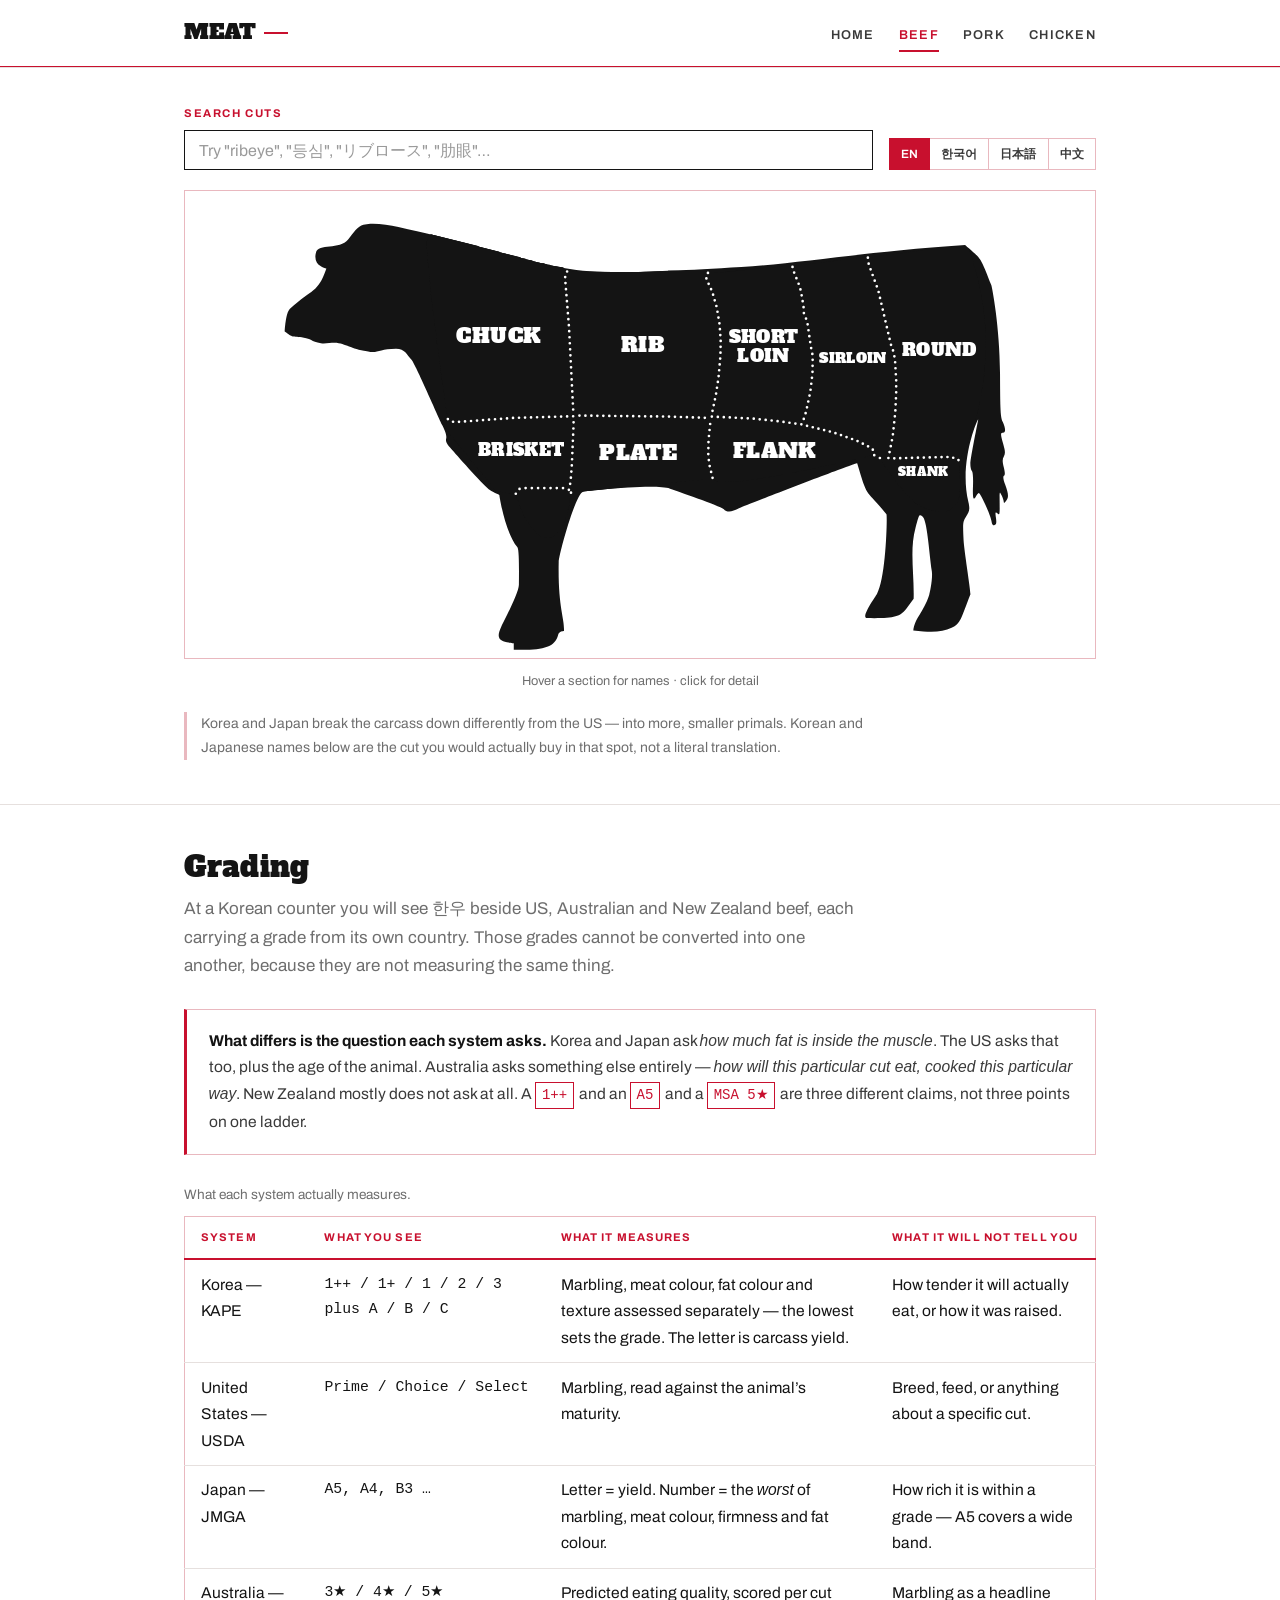
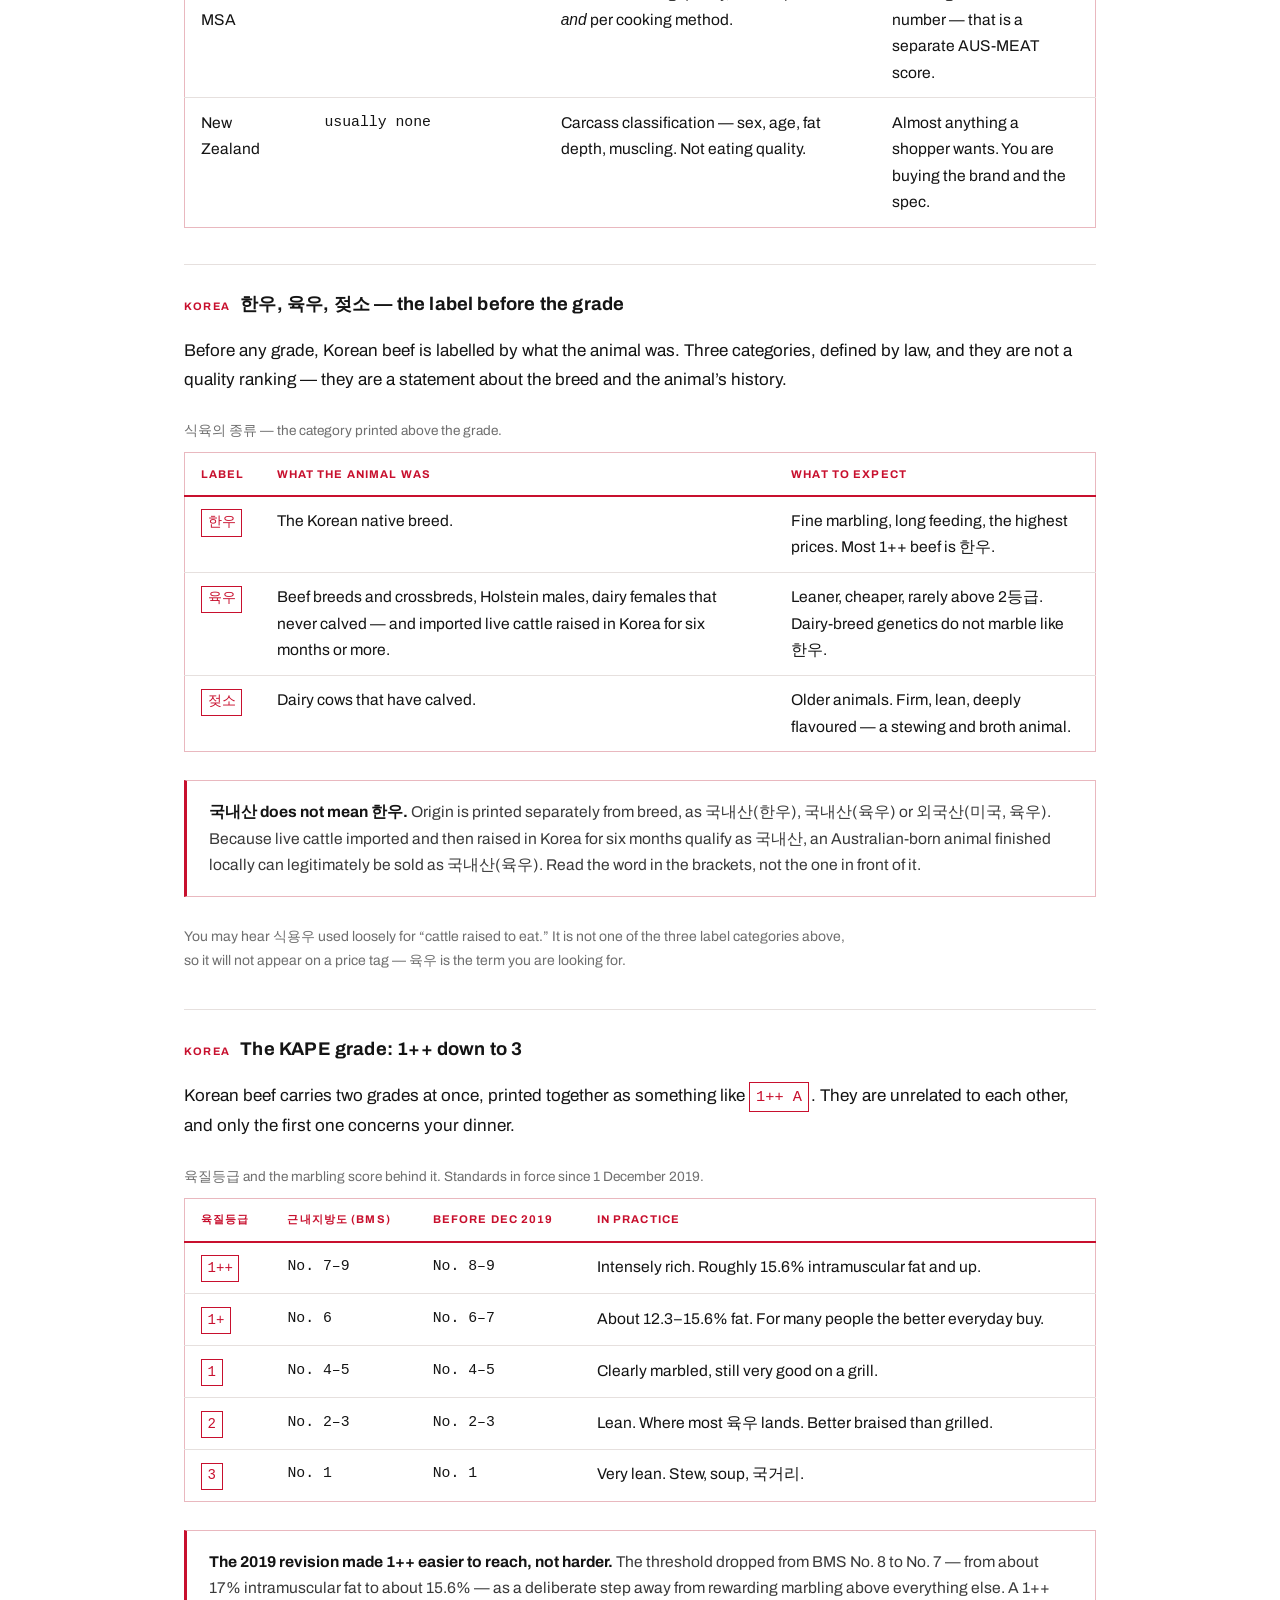
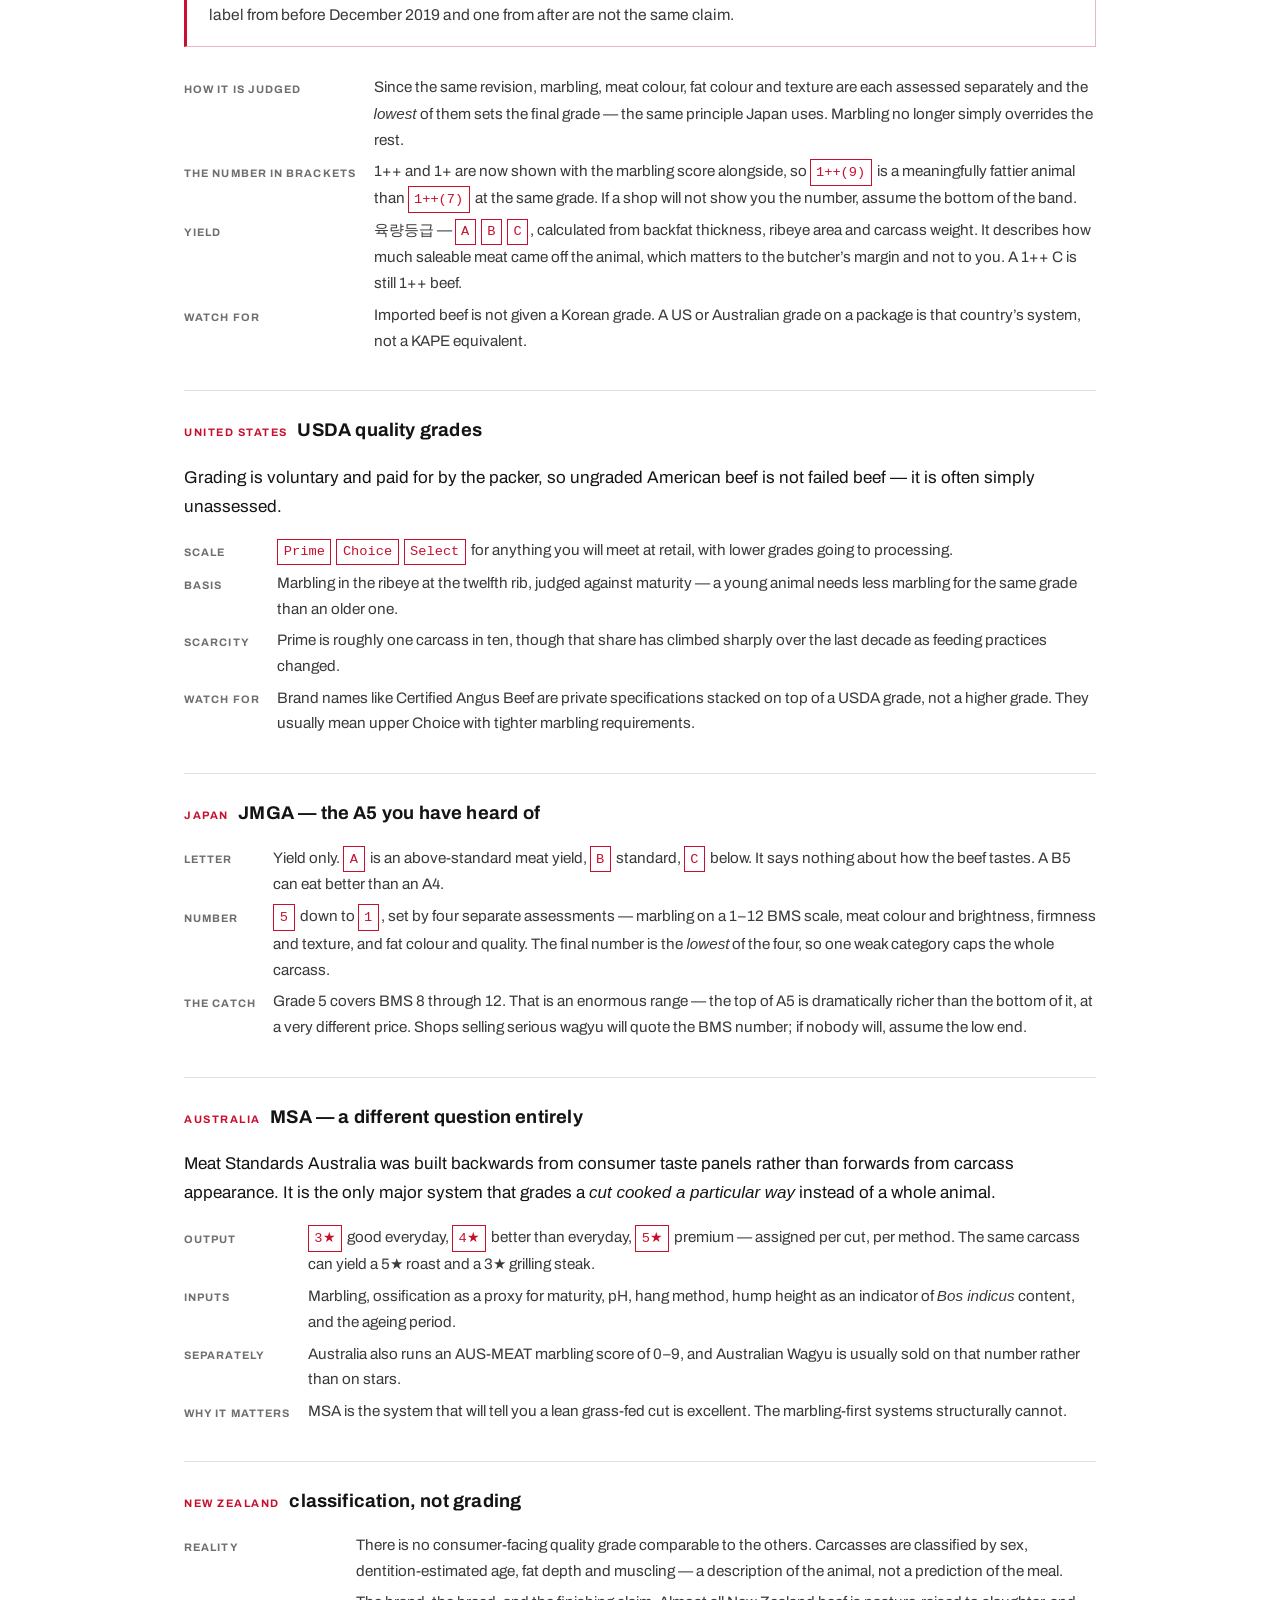
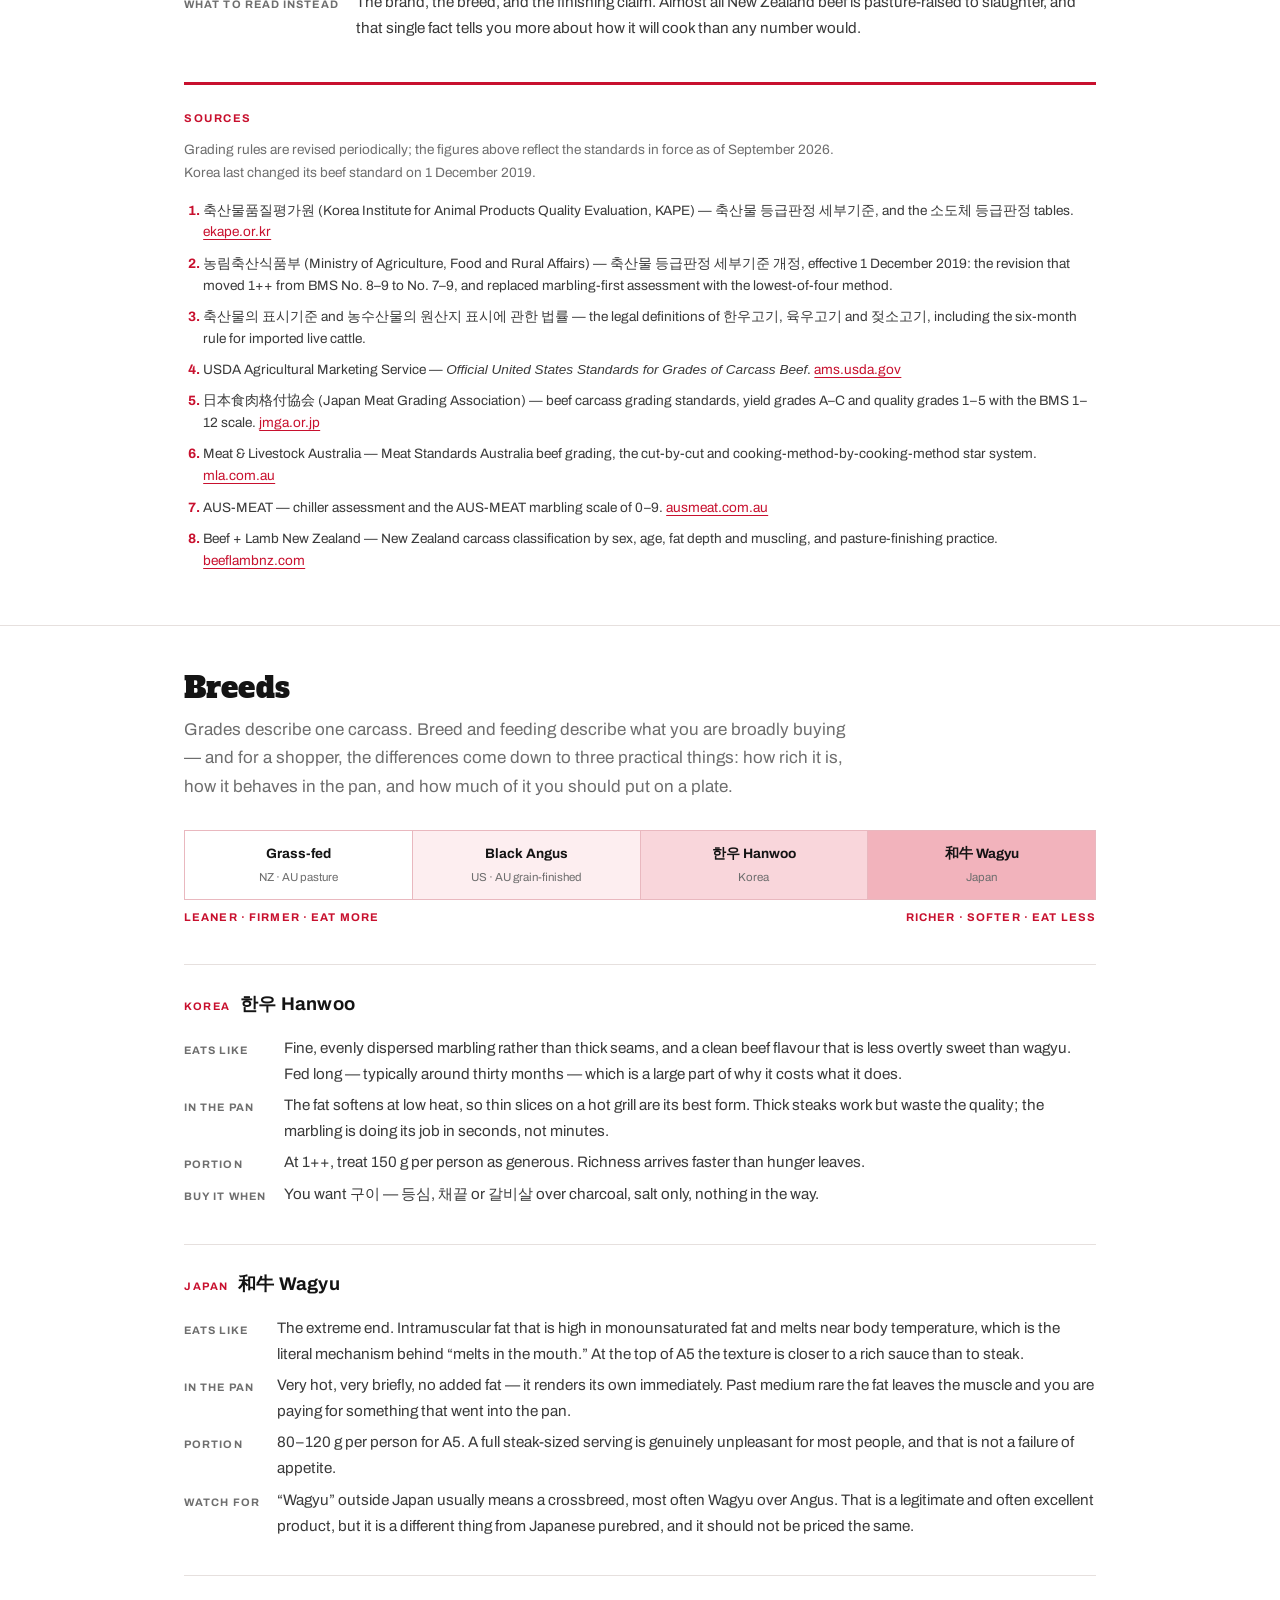
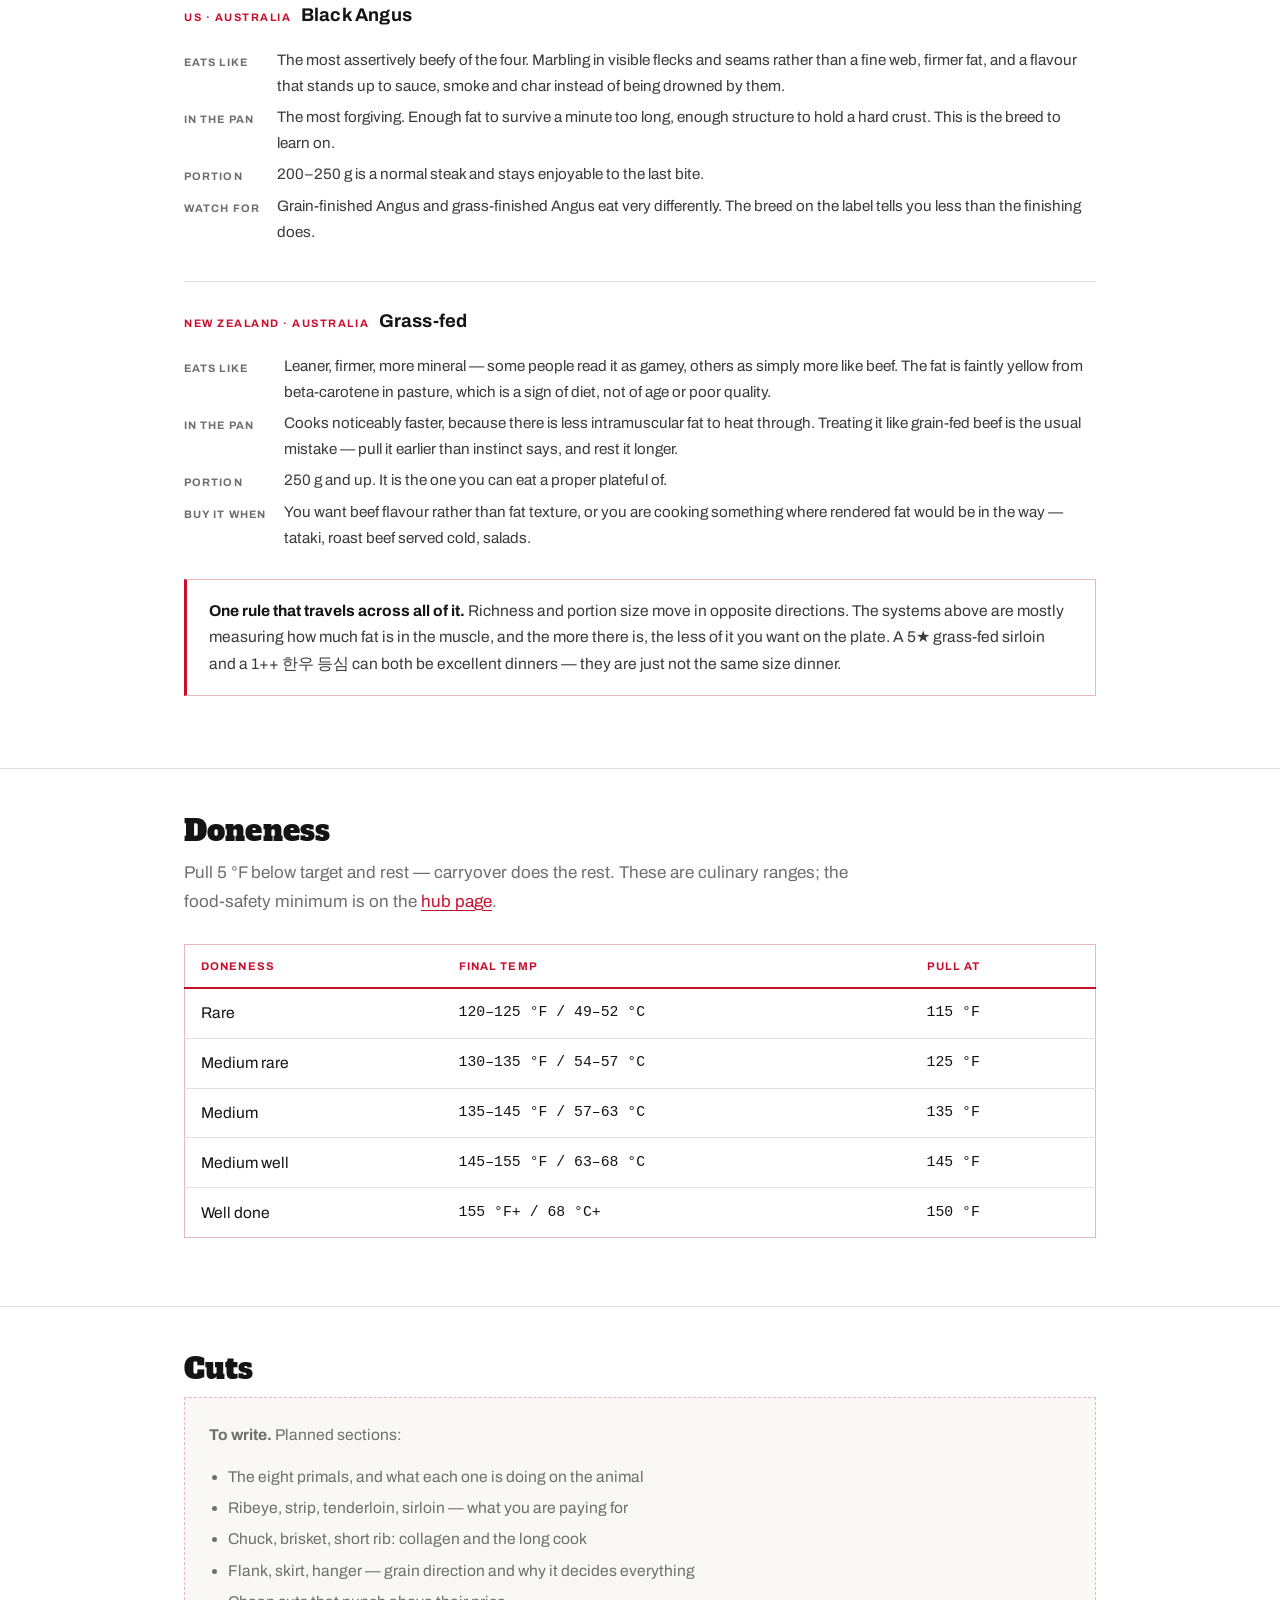
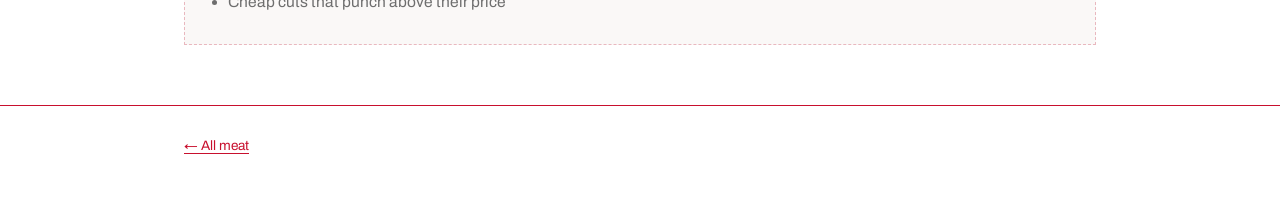
==== commit 3c90090b: "Rebuild cut regions and borders from one traced map The previous diagrams stroked each source region" ====
--- a/beef/index.html
+++ b/beef/index.html
@@ -53,12 +53,11 @@
 
       <div class="diagram-stage">
         <svg id="diagram" viewBox="-4 -4 520 310" role="group" aria-label="Beef primal cuts diagram" xmlns="http://www.w3.org/2000/svg">
-          <g transform="translate(5,5.0016988)">
-            <g class="body"><path d="m 60.40604,0.00420474 c -1.68356,0.09256 -3.29461,0.36523 -4.81249,0.78119 C 51.4763,1.9136647 48.61462,6.2819847 44.78109,11.159535 c -5.95281,7.574 -21.07254,2.52152 -22.74992,9.24924 -2.28263,9.15539 6.0001,10.80411 7.21873,11.24907 0.03584,0.01569 0.1014,0.04904 0.125,0.0625 4e-5,0.0029 1.2e-4,0.02765 0,0.03124 -6.16202,17.52388 -9.65517,13.66549 -25.68741,28.31017 C 0.55501,62.923125 0,76.185415 0,76.185425 c 5.92061,4.58719 4.90752,3.20858 13.5312,4.31214 4.87038,0.62326 4.9,2.52856 12.06246,3.90593 3.075,0.59134 8.27489,-0.722 11.03121,-0.24998 8.20975,1.40594 10.6963,4.64927 23.90617,6.40573 5.38,0.71538 7.13883,-2.18008 18.06243,-2.21857 6.44679,-0.02273 7.50711,4.1253 10.96872,7.81185 2.49528,2.65747 19.61344,42.014565 21.56243,45.839965 2.53636,4.97837 3.37442,7.72341 2.93748,9.6867 -0.49713,2.23393 0.19291,3.6755 3.78124,7.71812 2.42335,2.73016 21.51369,24.39991 26.2499,28.18517 1.87913,1.50189 6.84229,3.64522 7.46873,3.99967 0.007,-6e-5 0.0298,10e-6 0.0312,0 1e-4,0.003 2.1e-4,0.0276 0,0.0312 0.0287,0.11776 3.95803,26.55812 12.81245,37.0282 -3.8e-4,0.004 6e-5,0.0284 0,0.0312 0.003,0 0.0276,2.7e-4 0.0312,0 -5.8e-4,0.003 1.5e-4,0.0285 0,0.0312 0.012,0.0194 0.0466,0.0677 0.0625,0.0937 1.10616,2.18196 1.07449,14.87465 0.9375,26.21659 -0.0739,5.89099 -11.14728,26.80994 -12.40621,29.49757 -3.33504,7.12044 -2.30917,10.05007 3.96874,11.18658 3.69057,0.66805 4.44804,0.67883 4.71873,0.78118 0.001,0 0.024,8e-5 0.0312,0 -3.7e-4,0.004 7e-5,0.0284 0,0.0312 0.003,8e-5 0.0276,2.2e-4 0.0312,0 10e-4,1e-5 0.0239,9e-5 0.0312,0 7e-5,0.007 2.9e-4,0.0296 0,0.0312 l 0,4.37464 c 19.19639,0.46756 28.89349,-0.77748 31.37489,-10.53038 0.64141,-2.52101 3.56195,-2.50792 4.09374,-2.62479 0.001,-5e-5 0.0239,-10e-5 0.0312,0 5e-5,-0.007 1.8e-4,-0.0295 0,-0.0312 0.33651,-9.43807 -4.37837,-16.90968 -3.74999,-48.80847 0.10422,-5.29038 12.04265,-48.8389 17.34369,-49.65216 1.51626,-0.23257 49.92841,-5.85905 61.34354,-2.09357 3.9089,1.28946 35.21923,12.15451 37.71861,14.28007 0.0179,0.0163 0.0482,0.0473 0.0625,0.0625 2.46244,2.6086 5.46315,2.44666 11.24996,-0.5937 2.6226,-1.37784 81.08752,-31.72359 83.12471,-31.74738 0.007,-4e-5 0.0297,5e-5 0.0312,0 7.82547,26.36015 5.32958,16.87343 20.68743,36.09077 -1.7e-4,0.002 -4e-5,0.0242 0,0.0312 0.004,0.009 0.023,0.0453 0.0312,0.0625 0.61584,2.45983 -0.38212,44.66743 -6.68748,56.08912 -1.32466,2.39956 -11.84765,17.12132 -7.12497,17.18608 18.32949,0.25147 23.15973,-0.52204 27.6874,-6.37447 l 5.31248,-7.2494 c 0.46257,-17.95764 -2.99642,-34.65347 1.37501,-50.4021 1.49278,-5.37795 2.09096,-7.67205 2.68748,-8.40555 0.0353,-0.0417 0.0843,-0.0885 0.125,-0.12499 0.007,-0.006 0.0244,-0.0263 0.0312,-0.0312 0.0102,-0.006 0.0513,-0.0257 0.0625,-0.0312 0.0226,-0.0105 0.0462,-0.0232 0.0625,-0.0312 0.003,-0.004 0.0285,-0.0284 0.0312,-0.0312 0.003,1e-5 0.0276,-1.1e-4 0.0312,0 0.005,2e-5 0.025,-3.2e-4 0.0312,0 0.002,-7e-5 0.0297,2.4e-4 0.0312,0 0.006,1.7e-4 0.0281,2.8e-4 0.0312,0 0.0128,-7.1e-4 0.0495,-1e-4 0.0625,0 0.007,2.6e-4 0.0189,2.2e-4 0.0312,0 0.005,2e-5 0.0279,-3.3e-4 0.0312,0 0.005,-1.1e-4 0.0251,2.5e-4 0.0312,0 0.002,1.2e-4 0.0295,-3.2e-4 0.0312,0 0.3459,0.0705 0.76571,0.37441 1.375,0.74994 3.48833,2.15011 4.64579,23.94939 6.78123,38.84054 0.74243,5.17732 -1.40132,15.30382 -1.875,16.74862 -4.18119,12.75424 -10.00913,15.87588 -11.21871,25.06044 l 7.12498,0.68744 c 8.39799,0.81685 14.72923,-0.20363 19.93743,-2.53104 6.55915,-2.93109 6.54411,-6.42305 13.24995,-23.52931 -2.4e-4,-0.003 8e-5,-0.0284 0,-0.0312 0.004,-0.003 0.0245,-0.0247 0.0312,-0.0312 0.32804,-2.12494 -4.47214,-31.3871 -4.81248,-38.34059 -0.59485,-12.15397 -0.52035,-13.03525 1.68749,-16.56113 2.03042,-3.24245 3.12492,-4.73352 1.71874,-10.46789 -6.56519,-26.77306 5.37228,-56.0005 6.78123,-58.1827 0.003,-0.003 0.028,-0.0283 0.0312,-0.0312 10e-4,0 0.0238,-7e-5 0.0312,0 -2.9e-4,-0.0111 3.9e-4,-0.0516 0,-0.0625 0.007,1e-4 0.0298,-3e-5 0.0312,0 4.5e-4,2.4e-4 0.0237,1.2e-4 0.0312,0 -6e-5,0.007 10e-6,0.0286 0,0.0312 -10e-6,0.9048 -5.53121,26.9224 -5.53123,31.4974 -1e-5,2.1289 0.48681,4.33807 1.09375,4.93709 0.003,0.003 0.0246,0.0246 0.0312,0.0312 0.0159,0.0214 0.0469,0.0679 0.0625,0.0937 0.006,0.0121 0.0233,0.0469 0.0312,0.0625 0.0141,0.0217 0.0479,0.0686 0.0625,0.0937 0.54263,1.18262 0.77808,4.94163 0.59374,10.06167 -0.18383,5.10812 -0.10122,7.93857 0.34375,8.81177 0.005,0.0105 0.0258,0.0517 0.0312,0.0625 0.0161,0.0259 0.0462,0.072 0.0625,0.0937 0.003,0.003 0.028,0.0281 0.0312,0.0312 0.002,0.002 0.0244,0.0243 0.0312,0.0312 0.002,0.001 0.0244,0.0241 0.0312,0.0312 0.007,-7e-5 0.0299,2e-5 0.0313,0 0.007,0.007 0.0279,0.0276 0.0312,0.0312 0.007,-4e-5 0.0299,0 0.0312,0 10e-4,2.7e-4 0.0285,0 0.0312,0 0.002,2.2e-4 0.0245,6e-5 0.0312,0 0.004,3e-5 0.0268,2e-4 0.0312,0 0.002,-1.5e-4 0.0246,-1.3e-4 0.0312,0 10e-4,-2e-4 0.0285,-6e-5 0.0312,0 0.0241,-0.007 0.0764,-0.0235 0.0937,-0.0312 0.0132,-0.006 0.0465,-0.0229 0.0625,-0.0312 0.33505,-0.21189 0.76,-0.81978 1.28125,-1.7811 0.40632,-0.74933 0.93302,-1.43237 1.34374,-1.7811 0.0578,-0.0476 0.15993,-0.11833 0.21875,-0.15624 0.0315,-0.0159 0.10016,-0.0495 0.125,-0.0625 0.003,-0.003 0.0284,-0.0283 0.0312,-0.0312 0.003,-2e-5 0.0279,-2.4e-4 0.0312,0 0.007,7e-5 0.0301,8e-5 0.0312,0 0.006,-6e-5 0.0286,-1e-4 0.0312,0 0.003,-1.6e-4 0.025,-5e-5 0.0312,0 0.002,2.9e-4 0.0247,1.7e-4 0.0312,0 0.0158,0.004 0.069,0.022 0.0937,0.0312 10e-4,3e-5 0.0239,9e-5 0.0312,0 6e-5,0.007 1.9e-4,0.0295 0,0.0312 0.003,0.003 0.0286,0.0285 0.0312,0.0312 0.003,-4e-5 0.0276,1.7e-4 0.0312,0 0.0162,0.0162 0.0521,0.0529 0.0625,0.0625 1.775,1.69734 8.0509,15.52257 8.65622,19.3109 0.22514,1.40871 0.48134,2.32017 0.8125,2.81227 0.0173,0.0247 0.0447,0.0711 0.0625,0.0937 0.006,0.007 0.0252,0.0242 0.0312,0.0312 0.0226,0.0254 0.0703,0.0715 0.0937,0.0937 0.003,0.003 0.0249,0.0247 0.0312,0.0312 0.007,0.007 0.0281,0.0279 0.0312,0.0312 0.003,-3e-5 0.0307,-3.3e-4 0.0312,0 -3.2e-4,0.004 8e-5,0.0284 0,0.0312 0.004,-1.1e-4 0.0284,5e-5 0.0312,0 0.007,0.007 0.0281,0.0278 0.0312,0.0312 0.0163,0.008 0.0527,0.0264 0.0625,0.0312 0.01,0.005 0.0461,0.0231 0.0625,0.0312 10e-4,-3e-5 0.0239,4e-5 0.0312,0 0.0109,0.006 0.0519,0.0258 0.0625,0.0312 0.003,-1e-5 0.0278,1.2e-4 0.0312,0 0.007,-7e-5 0.0301,-8e-5 0.0312,0 0.006,-2.9e-4 0.0258,1.2e-4 0.0312,0 0.003,2e-5 0.0304,-2.6e-4 0.0312,0 0.003,0.003 0.0247,0.0245 0.0313,0.0312 0.001,-4e-5 0.0239,4e-5 0.0312,0 0.19256,0.007 0.41312,-0.0641 0.65625,-0.15623 0.24049,-0.0911 0.45769,-0.19851 0.625,-0.34373 0.036,-0.0323 0.0864,-0.0842 0.125,-0.12499 0.006,-0.007 0.026,-0.0251 0.0312,-0.0312 0.003,-0.003 0.0246,-0.0247 0.0312,-0.0312 -2.3e-4,-0.0113 4.3e-4,-0.0517 0,-0.0625 0.003,1e-5 0.0275,-2.2e-4 0.0312,0 0.0162,-0.0231 0.0474,-0.0693 0.0625,-0.0937 0.42941,-0.72076 0.43216,-2.00101 0.0937,-4.43713 -0.26126,-1.8813 -0.38299,-3.00068 -0.28125,-3.49971 0.006,-0.005 0.0255,-0.0259 0.0312,-0.0312 -2.6e-4,-0.003 7e-5,-0.0286 0,-0.0312 0.007,-0.0152 0.0249,-0.0504 0.0312,-0.0625 -1.7e-4,-0.002 -4e-5,-0.0242 0,-0.0312 0.002,-1e-5 0.0239,-9e-5 0.0312,0 6e-5,-0.007 2e-4,-0.0295 0,-0.0312 0.007,-0.007 0.0281,-0.0284 0.0312,-0.0312 0.003,-0.004 0.0252,-0.0251 0.0312,-0.0312 0.007,-0.007 0.0283,-0.028 0.0312,-0.0312 0.007,5e-5 0.0299,-3e-5 0.0312,0 0.001,-6e-5 0.0239,-10e-5 0.0312,0 6e-5,-0.007 1.9e-4,-0.0295 0,-0.0312 0.002,-2.9e-4 0.0247,-1.4e-4 0.0312,0 0.005,-8e-5 0.0261,-1.3e-4 0.0312,0 0.003,2.3e-4 0.0248,1.2e-4 0.0312,0 0.003,0.003 0.0247,0.0248 0.0312,0.0312 0.007,-4e-5 0.0299,2e-5 0.0312,0 0.18901,0.0592 0.45671,0.23413 0.78124,0.49996 0.37161,0.30442 0.7034,0.57566 0.9375,0.68744 10e-4,-3e-5 0.024,5e-5 0.0312,0 0.011,0.006 0.0521,0.0258 0.0625,0.0312 0.003,-1e-5 0.0277,1e-4 0.0312,0 0.007,-7e-5 0.0301,-9e-5 0.0312,0 0.006,-1.9e-4 0.0259,1.6e-4 0.0312,0 0.0108,-4e-5 0.0464,2.6e-4 0.0625,0 0.0119,-0.004 0.0442,-0.0252 0.0625,-0.0312 0.008,-0.003 0.0269,0.002 0.0312,0 0.003,-0.003 0.0285,-0.0284 0.0312,-0.0312 0.0117,-0.005 0.0521,-0.026 0.0625,-0.0312 0.006,-0.006 0.0287,-0.0283 0.0312,-0.0312 -2.6e-4,-0.002 -9e-5,-0.0242 0,-0.0312 0.37978,-0.62658 0.35587,-3.05906 0.28125,-9.18674 -0.0412,-3.38053 -0.0446,-5.13403 0.125,-5.68703 -3.7e-4,-0.003 6e-5,-0.0284 0,-0.0312 0.003,-0.003 0.0276,-0.028 0.0312,-0.0312 -4e-5,-0.003 1.7e-4,-0.0278 0,-0.0312 0.007,-0.013 0.0232,-0.0473 0.0312,-0.0625 0.007,1e-4 0.0299,-5e-5 0.0312,0 0.003,-0.003 0.0246,-0.0247 0.0312,-0.0312 0.002,-4e-5 0.0245,2e-5 0.0312,0 10e-4,2.7e-4 0.0285,6e-5 0.0312,0 10e-4,5e-5 0.0239,1e-4 0.0312,0 6e-5,0.007 1.9e-4,0.0295 0,0.0312 0.003,-4e-5 0.0307,-2.9e-4 0.0312,0 -4e-4,0.003 6e-5,0.0284 0,0.0312 0.003,1.1e-4 0.0276,2e-4 0.0312,0 0.0255,0.032 0.071,0.0954 0.0937,0.12499 0.20643,0.27942 0.49788,0.843 0.87499,1.62487 0.80687,1.67302 1.48782,3.72565 1.53125,4.56212 0.0109,0.21052 0.0572,0.3992 0.0937,0.53121 0.008,0.0277 0.0204,0.0665 0.0312,0.0937 0.008,0.0195 0.0232,0.0479 0.0312,0.0625 -3.5e-4,0.0111 3e-4,0.0516 0,0.0625 0.003,-2e-5 0.0275,2.3e-4 0.0312,0 -6e-4,0.003 0,0.0283 0,0.0312 0.003,0 0.0276,2.5e-4 0.0312,0 0.007,-5e-5 0.0298,1e-5 0.0312,0 0.003,0.003 0.0247,0.0247 0.0312,0.0312 0.002,3.1e-4 0.0242,1.1e-4 0.0312,0 0.003,2.6e-4 0.0251,2e-5 0.0312,0 0.007,1.3e-4 0.0293,3.1e-4 0.0312,0 0.0235,-0.007 0.0741,-0.0224 0.0937,-0.0312 0.0328,-0.0218 0.0942,-0.0702 0.12501,-0.0937 0.23513,-0.18932 0.57688,-0.57278 0.99999,-1.1249 1.99765,-2.60664 1.9128,-4.57349 -0.53125,-11.43656 -1.11166,-3.12167 -1.51459,-4.96419 -1.28124,-5.87452 0.0226,-0.0818 0.0603,-0.18327 0.0937,-0.24998 0.006,-0.0108 0.0231,-0.0464 0.0312,-0.0625 0.001,0 0.0239,-8e-5 0.0312,0 -2e-4,-0.002 -7e-5,-0.0242 0,-0.0312 10e-4,0 0.0238,-7e-5 0.0312,0 -3.5e-4,-0.011 3.2e-4,-0.0515 0,-0.0625 0.007,-0.006 0.0287,-0.0284 0.0312,-0.0312 0.005,-0.005 0.026,-0.026 0.0312,-0.0312 0.006,-0.007 0.0285,-0.0288 0.0312,-0.0312 10e-4,-2e-5 0.0239,-9e-5 0.0312,0 6e-5,-0.007 1.9e-4,-0.0295 0,-0.0312 0.003,3e-5 0.0307,3e-4 0.0312,0 -8e-5,-0.003 3.2e-4,-0.0277 0,-0.0312 0.007,2.2e-4 0.0306,3.2e-4 0.0312,0 0.0236,-0.0154 0.076,-0.0502 0.0937,-0.0625 0.001,-2e-5 0.0239,-9e-5 0.0312,0 6e-5,-0.007 1.9e-4,-0.0295 0,-0.0312 0.006,-0.005 0.0248,-0.0255 0.0312,-0.0312 0.0275,-0.0254 0.068,-0.066 0.0937,-0.0937 0.006,-0.007 0.0263,-0.0251 0.0312,-0.0312 0.001,0 0.0239,-9e-5 0.0312,0 -1.8e-4,-0.002 -5e-5,-0.0242 0,-0.0312 10e-4,1e-5 0.0239,-7e-5 0.0313,0 -3.2e-4,-0.011 3.5e-4,-0.0514 0,-0.0625 0.46336,-0.75321 0.3169,-2.42357 -0.46875,-5.65579 -1.03536,-4.25959 -1.03645,-5.7179 0.0312,-7.68686 1.10252,-2.03322 1.05209,-3.46436 -0.375,-8.53055 -1.3408,-4.75945 -1.79788,-6.77064 -1.46875,-7.59312 -1.8e-4,-0.0108 2.8e-4,-0.0514 0,-0.0625 0.006,-0.006 0.0255,-0.026 0.0312,-0.0312 0.003,-0.003 0.0245,-0.0246 0.0312,-0.0312 -2.3e-4,-0.002 -7e-5,-0.0242 0,-0.0312 0.0227,-0.0259 0.0697,-0.0698 0.0937,-0.0937 0.002,-0.005 0.0293,-0.0253 0.0312,-0.0312 0.001,-0.003 -10e-4,-0.0285 0,-0.0312 0.003,4e-5 0.0276,-2.5e-4 0.0312,0 0.0173,-0.0121 0.0693,-0.0468 0.0937,-0.0625 0.0107,-0.006 0.0517,-0.0258 0.0625,-0.0312 0.003,4e-5 0.0277,-1.5e-4 0.0312,0 0.22475,-0.0864 0.5166,-0.12498 0.875,-0.12499 0.38167,1e-5 0.70425,-0.11406 0.9375,-0.31247 0.97451,-0.8858 0.59651,-3.54709 -1.15625,-7.43689 -1.53475,-3.40608 -1.78642,-7.95144 -1.90624,-34.34092 -0.14846,-32.688655 -5.56562,-60.752565 -6.18748,-62.338605 -8.37127,-21.35147 -6.92717,-17.90781 -18.46869,-28.21642 -74.3286,5.0732 -117.71298,13.091813 -158.12444,15.52997 C 175.84135,39.449425 216.65278,33.019882 80.28097,2.2852747 74.308106,0.93914886 67.48476,-0.08929526 61.49978,0.00420474 c -0.1949,0.00304 -0.369311,-0.0068 -0.56249,0 -0.11671,0.0041 -0.25878,-0.00562 -0.375,0 -0.05447,0.00263 -0.10194,-0.00299 -0.15625,0 z M 118.49958,16.815325 c 0.0262,-0.0048 0.0622,0.0024 0.0937,0 0.0841,-0.0064 0.20006,-0.02077 0.28125,0 68.38878,17.492898 59.49706,41.210095 278.53028,13.37389 68.16161,-12.47527 86.47646,-9.96044 79.06222,4.53088 10e-4,0 0.0238,6e-5 0.0312,0 -4.7e-4,0.01086 2.4e-4,0.05128 0,0.0625 0.96488,2.16264 30.38535,48.45568 -2.81249,128.020685 l -46.18734,0.84368 c -8.46395,0.47984 -8.70721,-3.40356 -10.46871,-2.87477 -51.93081,13.14722 -147.49861,15.71046 -208.18677,22.93561 -20.18976,-1.06273 -46.5539,-0.88363 -54.99981,-3.96842 C 123.56384,168.68013 96.405913,39.499427 111.71836,20.939985 c 1.89978,-2.302629 3.37827,-3.91255 6.65622,-4.09342 0.03,-0.0016 0.068,0.0046 0.0937,0 0.009,-0.0016 0.0225,-0.02965 0.0312,-0.03124 z"/><path class="patch" d="m 359.82137,34.577098 c 0,0 3.79017,9.90522 7.28572,25.156731"/><path class="patch" d="M 418.86228,47.173406 C 395.33386,58.117442 351.188,59.648856 314.6302,73.558436 389.66531,75.78085 374.47948,70.391697 424.09465,66.808415"/><path class="patch" d="m 429.67653,92.403881 c 0,0 -4.13133,-7.298163 -57.3633,-2.488022"/></g>
-            <g class="primals"><rect x="309.46063" y="41.193497" width="128.90013" height="44.137012" class="primal" data-primal="sirloin"/><path d="m 411.56997,26.565163 c 0,0 68.79185,-9.736486 69.41238,-7.967801 30.2112,86.109088 -7.15344,148.798708 -6.80558,147.840568 0.34786,-0.95811 -47.91554,1.19608 -47.75294,-0.54325 0.15269,-1.63319 11.11676,-81.836021 -14.85386,-139.329517 z" class="primal" data-primal="round"/><path d="m 364.94455,141.8136 c -2.56643,-0.495 9.87956,-53.835939 6.06554,-53.487652 -8.17654,0.746674 56.97448,-3.03353 58.56188,0.159675 2.66199,5.354869 4.51117,46.363657 -2.97938,76.558487 -0.39483,1.59157 -35.76531,-18.23823 -61.64804,-23.23051 z" class="primal" data-primal="sirloin"/><path d="m 202.9082,135.37371 c 0.19437,-27.21081 -7.15818,-100.424632 -6.28016,-99.380419 0.73355,0.872425 100.51264,-1.075663 101.25003,0.05849 20.19189,31.056108 3.85649,99.513319 3.89362,99.848319 1.27918,11.54132 -98.87359,0.88664 -98.86349,-0.52639 z" class="primal" data-primal="rib"/><path d="m 203.15871,135.48098 c 19.27114,0.0419 99.71801,0.86476 99.3945,1.85601 -5.40601,16.56444 -1.13626,40.77008 -1.39451,40.78257 -12.53953,0.60647 -98.86906,9.09021 -99.98436,9.4396 -1.48212,0.46431 1.11343,-33.07639 1.98437,-52.07818 z" class="primal" data-primal="plate"/><path d="m 104.2021,9.2030768 c 5.93291,1.3380172 90.08471,23.6906792 92.74106,24.5513042 2.65637,0.860644 6.90804,101.077079 7.01901,101.714619 0.26836,1.54185 -87.24353,4.13799 -86.06994,4.85589 0,0 -19.623051,-132.45983 -13.69013,-131.1218132 z" class="primal" data-primal="chuck"/><path d="m 301.25083,136.0026 c -0.96914,3.87514 49.46528,3.19257 63.16444,5.87823 2.41439,0.47333 14.14166,-40.5151 5.51808,-67.455804 -0.98809,-3.086891 -42.15047,1.835189 -54.86478,-0.891975 -3.50954,-0.752779 51.52042,-13.077183 51.56272,-13.478151 1.32666,-12.576859 -6.75606,-21.26651 -7.22674,-26.3939 -0.34051,-3.709254 -63.00813,6.28315 -63.9814,2.830253 -1.03371,-3.667405 24.15848,26.215727 5.82768,99.511347 z" class="primal" data-primal="shortloin"/><path d="m 204.11792,136.02452 c 0,0 -1.40406,51.28709 -3.29672,51.40332 -54.86144,3.36901 -53.65466,-3.17392 -52.74367,-2.69707 0.91099,0.47686 -36.31982,-44.12953 -34.55212,-44.21188 30.25831,-1.40959 37.89118,-4.24563 90.59251,-4.49437 z" class="primal" data-primal="brisket"/><path d="m 301.43644,136.12705 c 0,0 -6.53062,34.67665 2.29048,42.35899 8.82107,7.68237 113.6363,-17.92547 113.6363,-17.92547 0,0 -26.1593,-22.62278 -115.92678,-24.43352 z" class="primal" data-primal="flank"/><path d="m 359.24785,32.521336 52.29756,-6.643839 7.89337,20.984227 c 0,0 -8.26523,6.546364 -52.4826,12.69232 -1.02762,0.142839 -0.44392,-12.69232 -7.70833,-27.032708 z" class="primal" data-primal="sirloin"/><path d="m 424.10876,67.347998 5.77071,25.457842 c -5.54923,-5.731595 -30.36785,-3.583853 -57.35549,-3.222953 -1.16015,0.01574 -2.37951,-16.601149 -2.37951,-16.601149 26.80574,-1.366735 37.53069,-7.561028 53.96429,-5.63374 z" class="primal" data-primal="sirloin"/><path d="m 422.51784,165.77349 50.70197,-1.22134 c 2.7096,25.50766 2.24758,36.64262 -8.21088,36.16439 -20.8157,0.15664 -28.7547,-15.95055 -42.49109,-34.94305 z" class="primal" data-primal="shank"/><path d="m 164.42755,186.7123 35.51532,-0.0683 c -1.96321,23.20158 -7.68217,33.76001 -14.636,32.70525 -8.54956,0.73316 -15.90445,-14.7975 -20.87932,-32.63693 z" class="primal" data-primal="shank"/></g>
-            <g class="divides"><path d="m 369.87326,73.550278 c 3.71918,21.85431 4.94415,48.765432 -4.91516,69.309562"/><path d="m 412.48742,26.654858 c 0,0 32.08987,79.627862 14.47825,136.847502"/><path d="m 297.81381,37.474296 c 25.98095,62.267555 -5.47675,82.721344 4.03599,140.876204"/><path d="m 126.46744,139.60049 c 0,0 249.49792,-19.19393 292.05933,22.81542"/><path d="m 197.64773,37.112145 c 0,0 9.90652,114.439285 3.66909,148.481355"/></g>
-            <g class="labels"><text x="155" y="90" font-size="16">CHUCK</text><text x="252" y="95" font-size="17">RIB</text><text x="334" y="86" font-size="9.5">SHORT</text><text x="334" y="98" font-size="9.5">LOIN</text><text x="398" y="128" font-size="10.5">SIRLOIN</text><text x="455" y="100" font-size="14">ROUND</text><text x="160" y="166" font-size="10.5">BRISKET</text><text x="252" y="166" font-size="14">PLATE</text><text x="352" y="160" font-size="12">FLANK</text><text x="449" y="188" font-size="8">SHANK</text></g>
-          </g>
+        <g transform="translate(5,5.0016988)"><g class="body"><path d="m 60.40604,0.00420474 c -1.68356,0.09256 -3.29461,0.36523 -4.81249,0.78119 C 51.4763,1.9136647 48.61462,6.2819847 44.78109,11.159535 c -5.95281,7.574 -21.07254,2.52152 -22.74992,9.24924 -2.28263,9.15539 6.0001,10.80411 7.21873,11.24907 0.03584,0.01569 0.1014,0.04904 0.125,0.0625 4e-5,0.0029 1.2e-4,0.02765 0,0.03124 -6.16202,17.52388 -9.65517,13.66549 -25.68741,28.31017 C 0.55501,62.923125 0,76.185415 0,76.185425 c 5.92061,4.58719 4.90752,3.20858 13.5312,4.31214 4.87038,0.62326 4.9,2.52856 12.06246,3.90593 3.075,0.59134 8.27489,-0.722 11.03121,-0.24998 8.20975,1.40594 10.6963,4.64927 23.90617,6.40573 5.38,0.71538 7.13883,-2.18008 18.06243,-2.21857 6.44679,-0.02273 7.50711,4.1253 10.96872,7.81185 2.49528,2.65747 19.61344,42.014565 21.56243,45.839965 2.53636,4.97837 3.37442,7.72341 2.93748,9.6867 -0.49713,2.23393 0.19291,3.6755 3.78124,7.71812 2.42335,2.73016 21.51369,24.39991 26.2499,28.18517 1.87913,1.50189 6.84229,3.64522 7.46873,3.99967 0.007,-6e-5 0.0298,10e-6 0.0312,0 1e-4,0.003 2.1e-4,0.0276 0,0.0312 0.0287,0.11776 3.95803,26.55812 12.81245,37.0282 -3.8e-4,0.004 6e-5,0.0284 0,0.0312 0.003,0 0.0276,2.7e-4 0.0312,0 -5.8e-4,0.003 1.5e-4,0.0285 0,0.0312 0.012,0.0194 0.0466,0.0677 0.0625,0.0937 1.10616,2.18196 1.07449,14.87465 0.9375,26.21659 -0.0739,5.89099 -11.14728,26.80994 -12.40621,29.49757 -3.33504,7.12044 -2.30917,10.05007 3.96874,11.18658 3.69057,0.66805 4.44804,0.67883 4.71873,0.78118 0.001,0 0.024,8e-5 0.0312,0 -3.7e-4,0.004 7e-5,0.0284 0,0.0312 0.003,8e-5 0.0276,2.2e-4 0.0312,0 10e-4,1e-5 0.0239,9e-5 0.0312,0 7e-5,0.007 2.9e-4,0.0296 0,0.0312 l 0,4.37464 c 19.19639,0.46756 28.89349,-0.77748 31.37489,-10.53038 0.64141,-2.52101 3.56195,-2.50792 4.09374,-2.62479 0.001,-5e-5 0.0239,-10e-5 0.0312,0 5e-5,-0.007 1.8e-4,-0.0295 0,-0.0312 0.33651,-9.43807 -4.37837,-16.90968 -3.74999,-48.80847 0.10422,-5.29038 12.04265,-48.8389 17.34369,-49.65216 1.51626,-0.23257 49.92841,-5.85905 61.34354,-2.09357 3.9089,1.28946 35.21923,12.15451 37.71861,14.28007 0.0179,0.0163 0.0482,0.0473 0.0625,0.0625 2.46244,2.6086 5.46315,2.44666 11.24996,-0.5937 2.6226,-1.37784 81.08752,-31.72359 83.12471,-31.74738 0.007,-4e-5 0.0297,5e-5 0.0312,0 7.82547,26.36015 5.32958,16.87343 20.68743,36.09077 -1.7e-4,0.002 -4e-5,0.0242 0,0.0312 0.004,0.009 0.023,0.0453 0.0312,0.0625 0.61584,2.45983 -0.38212,44.66743 -6.68748,56.08912 -1.32466,2.39956 -11.84765,17.12132 -7.12497,17.18608 18.32949,0.25147 23.15973,-0.52204 27.6874,-6.37447 l 5.31248,-7.2494 c 0.46257,-17.95764 -2.99642,-34.65347 1.37501,-50.4021 1.49278,-5.37795 2.09096,-7.67205 2.68748,-8.40555 0.0353,-0.0417 0.0843,-0.0885 0.125,-0.12499 0.007,-0.006 0.0244,-0.0263 0.0312,-0.0312 0.0102,-0.006 0.0513,-0.0257 0.0625,-0.0312 0.0226,-0.0105 0.0462,-0.0232 0.0625,-0.0312 0.003,-0.004 0.0285,-0.0284 0.0312,-0.0312 0.003,1e-5 0.0276,-1.1e-4 0.0312,0 0.005,2e-5 0.025,-3.2e-4 0.0312,0 0.002,-7e-5 0.0297,2.4e-4 0.0312,0 0.006,1.7e-4 0.0281,2.8e-4 0.0312,0 0.0128,-7.1e-4 0.0495,-1e-4 0.0625,0 0.007,2.6e-4 0.0189,2.2e-4 0.0312,0 0.005,2e-5 0.0279,-3.3e-4 0.0312,0 0.005,-1.1e-4 0.0251,2.5e-4 0.0312,0 0.002,1.2e-4 0.0295,-3.2e-4 0.0312,0 0.3459,0.0705 0.76571,0.37441 1.375,0.74994 3.48833,2.15011 4.64579,23.94939 6.78123,38.84054 0.74243,5.17732 -1.40132,15.30382 -1.875,16.74862 -4.18119,12.75424 -10.00913,15.87588 -11.21871,25.06044 l 7.12498,0.68744 c 8.39799,0.81685 14.72923,-0.20363 19.93743,-2.53104 6.55915,-2.93109 6.54411,-6.42305 13.24995,-23.52931 -2.4e-4,-0.003 8e-5,-0.0284 0,-0.0312 0.004,-0.003 0.0245,-0.0247 0.0312,-0.0312 0.32804,-2.12494 -4.47214,-31.3871 -4.81248,-38.34059 -0.59485,-12.15397 -0.52035,-13.03525 1.68749,-16.56113 2.03042,-3.24245 3.12492,-4.73352 1.71874,-10.46789 -6.56519,-26.77306 5.37228,-56.0005 6.78123,-58.1827 0.003,-0.003 0.028,-0.0283 0.0312,-0.0312 10e-4,0 0.0238,-7e-5 0.0312,0 -2.9e-4,-0.0111 3.9e-4,-0.0516 0,-0.0625 0.007,1e-4 0.0298,-3e-5 0.0312,0 4.5e-4,2.4e-4 0.0237,1.2e-4 0.0312,0 -6e-5,0.007 10e-6,0.0286 0,0.0312 -10e-6,0.9048 -5.53121,26.9224 -5.53123,31.4974 -1e-5,2.1289 0.48681,4.33807 1.09375,4.93709 0.003,0.003 0.0246,0.0246 0.0312,0.0312 0.0159,0.0214 0.0469,0.0679 0.0625,0.0937 0.006,0.0121 0.0233,0.0469 0.0312,0.0625 0.0141,0.0217 0.0479,0.0686 0.0625,0.0937 0.54263,1.18262 0.77808,4.94163 0.59374,10.06167 -0.18383,5.10812 -0.10122,7.93857 0.34375,8.81177 0.005,0.0105 0.0258,0.0517 0.0312,0.0625 0.0161,0.0259 0.0462,0.072 0.0625,0.0937 0.003,0.003 0.028,0.0281 0.0312,0.0312 0.002,0.002 0.0244,0.0243 0.0312,0.0312 0.002,0.001 0.0244,0.0241 0.0312,0.0312 0.007,-7e-5 0.0299,2e-5 0.0313,0 0.007,0.007 0.0279,0.0276 0.0312,0.0312 0.007,-4e-5 0.0299,0 0.0312,0 10e-4,2.7e-4 0.0285,0 0.0312,0 0.002,2.2e-4 0.0245,6e-5 0.0312,0 0.004,3e-5 0.0268,2e-4 0.0312,0 0.002,-1.5e-4 0.0246,-1.3e-4 0.0312,0 10e-4,-2e-4 0.0285,-6e-5 0.0312,0 0.0241,-0.007 0.0764,-0.0235 0.0937,-0.0312 0.0132,-0.006 0.0465,-0.0229 0.0625,-0.0312 0.33505,-0.21189 0.76,-0.81978 1.28125,-1.7811 0.40632,-0.74933 0.93302,-1.43237 1.34374,-1.7811 0.0578,-0.0476 0.15993,-0.11833 0.21875,-0.15624 0.0315,-0.0159 0.10016,-0.0495 0.125,-0.0625 0.003,-0.003 0.0284,-0.0283 0.0312,-0.0312 0.003,-2e-5 0.0279,-2.4e-4 0.0312,0 0.007,7e-5 0.0301,8e-5 0.0312,0 0.006,-6e-5 0.0286,-1e-4 0.0312,0 0.003,-1.6e-4 0.025,-5e-5 0.0312,0 0.002,2.9e-4 0.0247,1.7e-4 0.0312,0 0.0158,0.004 0.069,0.022 0.0937,0.0312 10e-4,3e-5 0.0239,9e-5 0.0312,0 6e-5,0.007 1.9e-4,0.0295 0,0.0312 0.003,0.003 0.0286,0.0285 0.0312,0.0312 0.003,-4e-5 0.0276,1.7e-4 0.0312,0 0.0162,0.0162 0.0521,0.0529 0.0625,0.0625 1.775,1.69734 8.0509,15.52257 8.65622,19.3109 0.22514,1.40871 0.48134,2.32017 0.8125,2.81227 0.0173,0.0247 0.0447,0.0711 0.0625,0.0937 0.006,0.007 0.0252,0.0242 0.0312,0.0312 0.0226,0.0254 0.0703,0.0715 0.0937,0.0937 0.003,0.003 0.0249,0.0247 0.0312,0.0312 0.007,0.007 0.0281,0.0279 0.0312,0.0312 0.003,-3e-5 0.0307,-3.3e-4 0.0312,0 -3.2e-4,0.004 8e-5,0.0284 0,0.0312 0.004,-1.1e-4 0.0284,5e-5 0.0312,0 0.007,0.007 0.0281,0.0278 0.0312,0.0312 0.0163,0.008 0.0527,0.0264 0.0625,0.0312 0.01,0.005 0.0461,0.0231 0.0625,0.0312 10e-4,-3e-5 0.0239,4e-5 0.0312,0 0.0109,0.006 0.0519,0.0258 0.0625,0.0312 0.003,-1e-5 0.0278,1.2e-4 0.0312,0 0.007,-7e-5 0.0301,-8e-5 0.0312,0 0.006,-2.9e-4 0.0258,1.2e-4 0.0312,0 0.003,2e-5 0.0304,-2.6e-4 0.0312,0 0.003,0.003 0.0247,0.0245 0.0313,0.0312 0.001,-4e-5 0.0239,4e-5 0.0312,0 0.19256,0.007 0.41312,-0.0641 0.65625,-0.15623 0.24049,-0.0911 0.45769,-0.19851 0.625,-0.34373 0.036,-0.0323 0.0864,-0.0842 0.125,-0.12499 0.006,-0.007 0.026,-0.0251 0.0312,-0.0312 0.003,-0.003 0.0246,-0.0247 0.0312,-0.0312 -2.3e-4,-0.0113 4.3e-4,-0.0517 0,-0.0625 0.003,1e-5 0.0275,-2.2e-4 0.0312,0 0.0162,-0.0231 0.0474,-0.0693 0.0625,-0.0937 0.42941,-0.72076 0.43216,-2.00101 0.0937,-4.43713 -0.26126,-1.8813 -0.38299,-3.00068 -0.28125,-3.49971 0.006,-0.005 0.0255,-0.0259 0.0312,-0.0312 -2.6e-4,-0.003 7e-5,-0.0286 0,-0.0312 0.007,-0.0152 0.0249,-0.0504 0.0312,-0.0625 -1.7e-4,-0.002 -4e-5,-0.0242 0,-0.0312 0.002,-1e-5 0.0239,-9e-5 0.0312,0 6e-5,-0.007 2e-4,-0.0295 0,-0.0312 0.007,-0.007 0.0281,-0.0284 0.0312,-0.0312 0.003,-0.004 0.0252,-0.0251 0.0312,-0.0312 0.007,-0.007 0.0283,-0.028 0.0312,-0.0312 0.007,5e-5 0.0299,-3e-5 0.0312,0 0.001,-6e-5 0.0239,-10e-5 0.0312,0 6e-5,-0.007 1.9e-4,-0.0295 0,-0.0312 0.002,-2.9e-4 0.0247,-1.4e-4 0.0312,0 0.005,-8e-5 0.0261,-1.3e-4 0.0312,0 0.003,2.3e-4 0.0248,1.2e-4 0.0312,0 0.003,0.003 0.0247,0.0248 0.0312,0.0312 0.007,-4e-5 0.0299,2e-5 0.0312,0 0.18901,0.0592 0.45671,0.23413 0.78124,0.49996 0.37161,0.30442 0.7034,0.57566 0.9375,0.68744 10e-4,-3e-5 0.024,5e-5 0.0312,0 0.011,0.006 0.0521,0.0258 0.0625,0.0312 0.003,-1e-5 0.0277,1e-4 0.0312,0 0.007,-7e-5 0.0301,-9e-5 0.0312,0 0.006,-1.9e-4 0.0259,1.6e-4 0.0312,0 0.0108,-4e-5 0.0464,2.6e-4 0.0625,0 0.0119,-0.004 0.0442,-0.0252 0.0625,-0.0312 0.008,-0.003 0.0269,0.002 0.0312,0 0.003,-0.003 0.0285,-0.0284 0.0312,-0.0312 0.0117,-0.005 0.0521,-0.026 0.0625,-0.0312 0.006,-0.006 0.0287,-0.0283 0.0312,-0.0312 -2.6e-4,-0.002 -9e-5,-0.0242 0,-0.0312 0.37978,-0.62658 0.35587,-3.05906 0.28125,-9.18674 -0.0412,-3.38053 -0.0446,-5.13403 0.125,-5.68703 -3.7e-4,-0.003 6e-5,-0.0284 0,-0.0312 0.003,-0.003 0.0276,-0.028 0.0312,-0.0312 -4e-5,-0.003 1.7e-4,-0.0278 0,-0.0312 0.007,-0.013 0.0232,-0.0473 0.0312,-0.0625 0.007,1e-4 0.0299,-5e-5 0.0312,0 0.003,-0.003 0.0246,-0.0247 0.0312,-0.0312 0.002,-4e-5 0.0245,2e-5 0.0312,0 10e-4,2.7e-4 0.0285,6e-5 0.0312,0 10e-4,5e-5 0.0239,1e-4 0.0312,0 6e-5,0.007 1.9e-4,0.0295 0,0.0312 0.003,-4e-5 0.0307,-2.9e-4 0.0312,0 -4e-4,0.003 6e-5,0.0284 0,0.0312 0.003,1.1e-4 0.0276,2e-4 0.0312,0 0.0255,0.032 0.071,0.0954 0.0937,0.12499 0.20643,0.27942 0.49788,0.843 0.87499,1.62487 0.80687,1.67302 1.48782,3.72565 1.53125,4.56212 0.0109,0.21052 0.0572,0.3992 0.0937,0.53121 0.008,0.0277 0.0204,0.0665 0.0312,0.0937 0.008,0.0195 0.0232,0.0479 0.0312,0.0625 -3.5e-4,0.0111 3e-4,0.0516 0,0.0625 0.003,-2e-5 0.0275,2.3e-4 0.0312,0 -6e-4,0.003 0,0.0283 0,0.0312 0.003,0 0.0276,2.5e-4 0.0312,0 0.007,-5e-5 0.0298,1e-5 0.0312,0 0.003,0.003 0.0247,0.0247 0.0312,0.0312 0.002,3.1e-4 0.0242,1.1e-4 0.0312,0 0.003,2.6e-4 0.0251,2e-5 0.0312,0 0.007,1.3e-4 0.0293,3.1e-4 0.0312,0 0.0235,-0.007 0.0741,-0.0224 0.0937,-0.0312 0.0328,-0.0218 0.0942,-0.0702 0.12501,-0.0937 0.23513,-0.18932 0.57688,-0.57278 0.99999,-1.1249 1.99765,-2.60664 1.9128,-4.57349 -0.53125,-11.43656 -1.11166,-3.12167 -1.51459,-4.96419 -1.28124,-5.87452 0.0226,-0.0818 0.0603,-0.18327 0.0937,-0.24998 0.006,-0.0108 0.0231,-0.0464 0.0312,-0.0625 0.001,0 0.0239,-8e-5 0.0312,0 -2e-4,-0.002 -7e-5,-0.0242 0,-0.0312 10e-4,0 0.0238,-7e-5 0.0312,0 -3.5e-4,-0.011 3.2e-4,-0.0515 0,-0.0625 0.007,-0.006 0.0287,-0.0284 0.0312,-0.0312 0.005,-0.005 0.026,-0.026 0.0312,-0.0312 0.006,-0.007 0.0285,-0.0288 0.0312,-0.0312 10e-4,-2e-5 0.0239,-9e-5 0.0312,0 6e-5,-0.007 1.9e-4,-0.0295 0,-0.0312 0.003,3e-5 0.0307,3e-4 0.0312,0 -8e-5,-0.003 3.2e-4,-0.0277 0,-0.0312 0.007,2.2e-4 0.0306,3.2e-4 0.0312,0 0.0236,-0.0154 0.076,-0.0502 0.0937,-0.0625 0.001,-2e-5 0.0239,-9e-5 0.0312,0 6e-5,-0.007 1.9e-4,-0.0295 0,-0.0312 0.006,-0.005 0.0248,-0.0255 0.0312,-0.0312 0.0275,-0.0254 0.068,-0.066 0.0937,-0.0937 0.006,-0.007 0.0263,-0.0251 0.0312,-0.0312 0.001,0 0.0239,-9e-5 0.0312,0 -1.8e-4,-0.002 -5e-5,-0.0242 0,-0.0312 10e-4,1e-5 0.0239,-7e-5 0.0313,0 -3.2e-4,-0.011 3.5e-4,-0.0514 0,-0.0625 0.46336,-0.75321 0.3169,-2.42357 -0.46875,-5.65579 -1.03536,-4.25959 -1.03645,-5.7179 0.0312,-7.68686 1.10252,-2.03322 1.05209,-3.46436 -0.375,-8.53055 -1.3408,-4.75945 -1.79788,-6.77064 -1.46875,-7.59312 -1.8e-4,-0.0108 2.8e-4,-0.0514 0,-0.0625 0.006,-0.006 0.0255,-0.026 0.0312,-0.0312 0.003,-0.003 0.0245,-0.0246 0.0312,-0.0312 -2.3e-4,-0.002 -7e-5,-0.0242 0,-0.0312 0.0227,-0.0259 0.0697,-0.0698 0.0937,-0.0937 0.002,-0.005 0.0293,-0.0253 0.0312,-0.0312 0.001,-0.003 -10e-4,-0.0285 0,-0.0312 0.003,4e-5 0.0276,-2.5e-4 0.0312,0 0.0173,-0.0121 0.0693,-0.0468 0.0937,-0.0625 0.0107,-0.006 0.0517,-0.0258 0.0625,-0.0312 0.003,4e-5 0.0277,-1.5e-4 0.0312,0 0.22475,-0.0864 0.5166,-0.12498 0.875,-0.12499 0.38167,1e-5 0.70425,-0.11406 0.9375,-0.31247 0.97451,-0.8858 0.59651,-3.54709 -1.15625,-7.43689 -1.53475,-3.40608 -1.78642,-7.95144 -1.90624,-34.34092 -0.14846,-32.688655 -5.56562,-60.752565 -6.18748,-62.338605 -8.37127,-21.35147 -6.92717,-17.90781 -18.46869,-28.21642 -74.3286,5.0732 -117.71298,13.091813 -158.12444,15.52997 C 175.84135,39.449425 216.65278,33.019882 80.28097,2.2852747 74.308106,0.93914886 67.48476,-0.08929526 61.49978,0.00420474 c -0.1949,0.00304 -0.369311,-0.0068 -0.56249,0 -0.11671,0.0041 -0.25878,-0.00562 -0.375,0 -0.05447,0.00263 -0.10194,-0.00299 -0.15625,0 z M 118.49958,16.815325 c 0.0262,-0.0048 0.0622,0.0024 0.0937,0 0.0841,-0.0064 0.20006,-0.02077 0.28125,0 68.38878,17.492898 59.49706,41.210095 278.53028,13.37389 68.16161,-12.47527 86.47646,-9.96044 79.06222,4.53088 10e-4,0 0.0238,6e-5 0.0312,0 -4.7e-4,0.01086 2.4e-4,0.05128 0,0.0625 0.96488,2.16264 30.38535,48.45568 -2.81249,128.020685 l -46.18734,0.84368 c -8.46395,0.47984 -8.70721,-3.40356 -10.46871,-2.87477 -51.93081,13.14722 -147.49861,15.71046 -208.18677,22.93561 -20.18976,-1.06273 -46.5539,-0.88363 -54.99981,-3.96842 C 123.56384,168.68013 96.405913,39.499427 111.71836,20.939985 c 1.89978,-2.302629 3.37827,-3.91255 6.65622,-4.09342 0.03,-0.0016 0.068,0.0046 0.0937,0 0.009,-0.0016 0.0225,-0.02965 0.0312,-0.03124 z"/><path class="patch" d="m 359.82137,34.577098 c 0,0 3.79017,9.90522 7.28572,25.156731"/><path class="patch" d="M 418.86228,47.173406 C 395.33386,58.117442 351.188,59.648856 314.6302,73.558436 389.66531,75.78085 374.47948,70.391697 424.09465,66.808415"/><path class="patch" d="m 429.67653,92.403881 c 0,0 -4.13133,-7.298163 -57.3633,-2.488022"/></g></g>
+        <g class="body"><path fill-rule="evenodd" d="M108,12.5L141.5,20.75L142.25,21.25L156.5,24.75L157.25,25.25L171.25,28.75L172,29.25L175,29.75L175.75,30.25L179.75,31L180.5,31.5L186.5,33L187.75,33L190.75,34L192,34L193,34.5L201.75,36L204.25,38.75L252.5,39.25L275.75,38.25L302.25,38.25L303,38.5L304,39.75L312,39.5L349.25,35.75L356.75,35.25L364,35.5L364.25,35L365.25,34.75L373.25,34L375,33.5L389,32L390.75,31.5L402.75,30.25L414.5,28.5L416.75,28.5L417,29L417.75,29L432.25,26.75L434.25,26.75L436,26.25L438,26.25L439.75,25.75L441.75,25.75L443.5,25.25L467.5,22.25L479.75,21L486,21L488.5,23.5L491.25,31.5L491.25,32.5L493.25,38.5L495.5,47.5L496,51.25L497,54.75L498.5,64L499.75,75.25L500.25,83L500.25,99.25L499.75,102.25L500,104L499.5,105.75L499.75,107.5L499.25,109L499.5,110.25L499,111.25L499.25,112.5L498.75,113.75L499,114.75L498.25,117.5L498.5,118.5L498,119.25L498.25,120.25L497.75,121L498,121.75L497.5,122.5L497.5,124.75L497,125.5L497.25,126L496.5,128L496.75,128.75L496.25,129.25L496.5,130L496,130.5L496,132.25L495.25,133.75L495.5,134.5L495,135L495.25,135.5L494.75,136L495,136.5L494.5,137L494.75,137.5L494.25,138L494.25,139.5L493.75,139.75L494,140.5L493.5,140.75L493.5,142.25L493,142.5L493,144L492.25,145L492.25,146.5L491.75,146.75L492,147.25L491.5,147.5L491.75,148L491.25,148.25L491.5,148.75L491,149L491.25,149.5L490.75,149.75L491,150.25L490.5,150.5L490.75,151L490.25,151.25L490.5,151.75L490,152L490,153.25L489.5,153.5L489.5,154.25L489,154.75L489.25,155.25L488.75,155.5L489,156L488.25,156.75L488.5,157.25L487.75,158L488,158.5L487.25,159.25L487.5,159.75L486.75,160.5L487,161L486,162.25L486.25,162.75L485.75,163L485,164.5L485,165.5L484.5,165.75L482.75,169.75L482.25,170L482.5,170.5L481,171.75L482,182.25L482.25,191L481.75,193.75L482,195.5L481.5,196.25L481.75,197.25L481.25,197.75L481.5,198.25L481,198.75L481,200.25L480.25,201L480.5,201.5L475.5,207L472.25,208.25L467,208.25L463,207.75L458.5,206.5L453.75,204.25L453.5,203.75L450.75,202.25L448.75,200.25L448.25,200.25L438.75,190L438.75,189.5L438,189L438,188.5L437,187.75L435.75,185.5L434.25,184L433.75,182.75L433,182.25L432,180.25L431.25,179.75L430.25,177.75L429.5,177.25L428.5,175.25L427.75,174.75L426.75,172.75L425,171L425.5,170.25L424.25,170L421.75,168.5L420,168.5L412.75,170.5L411.5,170.5L409.5,171.25L408.25,171.25L406.25,172L405,172L403,172.75L401.75,172.75L389.5,175.75L387,176L386,176.5L383.5,176.75L382.5,177.25L378.75,177.75L377.75,178.25L361.5,181.5L360,181.5L357.5,182.25L353.25,182.75L352,183.25L328.75,186.75L319.75,187.5L314,187.5L309.75,186.75L308.75,186.25L307.5,185L307.5,184.5L307,184.5L306,185.75L302.5,185.75L276.5,188L274,188.5L260.5,189.5L207.75,194.75L207,195.25L206.75,196.25L206.75,199.5L206.25,200.25L206.5,201L206,201.75L206.25,202.5L205.75,203.25L206,204L205.5,204.5L205.5,206.5L205,207L205.25,207.75L204.75,208.25L205,208.75L204.25,210.25L204.5,210.75L204,211L204.25,211.5L203.75,211.75L204,212.25L203,214L203,215.25L202,216.5L202.25,217L201,218.5L201.25,219L200.25,219.75L199.75,221L197.25,223.25L197.25,223.75L195.5,225.5L193.75,226.5L192,227L190,227L187.75,226.75L185.5,225.75L184.25,224.5L183.75,224.5L182,222.75L182,222.25L179.25,219.75L179.25,219.25L178.5,218.75L178.5,218.25L177.75,217.75L176.5,215.25L176,215L175.5,213.5L175,213.25L173.25,209.75L172.75,208L172.25,207.75L172.5,207.25L171.75,206.25L171.25,204.25L170.75,204L171,203.5L170.5,203L170.25,201.5L169.75,201.25L170,200.75L169.5,200.5L169.75,200L169.25,199.75L169.5,199.25L169,199L169.25,198.5L168.75,198.25L169,197.75L168.5,197.5L168.75,197L168.25,195.75L158,194.75L154.25,193.75L153.5,193L153,193L152.75,192.25L150.25,190L150.5,189.25L149,187.75L148.25,186.25L147,185.25L147,184.75L146,184L146,183.5L145,182.75L144,181L142.75,180L142.75,179.5L141.75,178.75L140.75,177L139.5,176L139.5,175.5L138.5,174.75L137.5,173L136.25,172L136.25,171.5L135.25,170.75L135.25,170.25L134.25,169.5L133.25,167.75L132,166.75L132,166.25L131,165.5L131,165L130,164.25L130,163.75L129,163L129,162.5L128,161.75L128,161.25L124,156.75L124,156.25L122.25,154.5L121.5,153L120.5,152.25L120.5,151.75L119.75,151.25L119.75,150.75L119,150.25L119,149.75L118.25,149.25L118.25,148.75L117.5,148.25L117.5,147.75L116,145.75L118.5,143L120.25,142.75L119.75,142L120,141L119.5,140.25L119.75,139.5L119.25,138.5L119.5,137.75L119,136.75L119.25,136L118.75,135L119,134.25L118.5,133.25L118.75,132.5L118.25,131.5L118.5,130.75L118,129.75L118.25,129L117.75,128L118,127.25L117.5,126.25L117.75,125.5L117,122.75L117.25,121.75L116.75,121L117,120L116.5,119L116.75,118.25L116.25,117.25L116.5,116.5L115.75,113.75L116,112.75L115.5,112L115.75,111L115.25,110L115.5,109.25L114.75,106.5L115,105.5L114.25,102.75L114.5,101.75L114,100.75L114.25,100L113.5,97.25L113.75,96.25L113.25,95.25L113.5,94.25L113,93.25L113,90.5L112.5,89.5L112.5,86.75L112,85.75L112.25,84.75L111.75,83.75L112,82.75L111.5,81.75L111.75,81L111.25,79.75L111.5,79L111,77.75L111.25,77L110.75,75.75L111,75L110.25,71.75L110.5,70.75L110,69.75L110.25,68.75L109.5,65.75L109.75,64.75L109.25,63.5L109.5,62.5L109,61.5L109.25,60.5L108.75,59.25L109,58.25L108.5,57L108.75,56L108.25,54.75L108.5,53.75L108,52.5L108.25,51.5L107.5,48L107.75,46.75L107.25,45.5L107.5,44.25L107,43L107.25,41.75L106.75,40.5L106.75,36.25L106,31.75L106.25,30L105.75,28.25L106,26L105.5,23.25L105.5,17.25L106,14.5L108,12.75Z"/></g>
+        <g class="primals"><path class="primal" data-primal="sirloin" fill-rule="evenodd" d="M414.5,28.5L417,28.75L417,32.5L417.5,33L418.5,36.5L419.25,37.5L419.5,39L421.25,42.75L422,45.75L422.75,46.75L422.75,47.5L424.25,50.75L424.25,52.75L425,54.25L425.5,57.25L426.75,61L428.75,71.25L429.5,73L430,76.5L433.25,89.5L433.25,91L433.75,92.75L434.75,93.75L435.25,95L436.25,101L437,112.5L437,127.75L436.5,138L434.75,154.75L432.75,166L431.5,170.5L429.25,170L426.75,170L425.5,170.5L421.75,168.75L421.75,165.5L421,164.5L420.5,164.5L418.75,163L417.75,162.75L417.5,162.25L410,158.5L409.25,158.5L404.5,156.25L389,151.25L381,149.25L379.75,149.25L377.75,148.5L371.75,147.5L370,146.75L371.75,143.25L373.5,137.75L376.75,122L378,110.5L378,95.25L377,94L376.5,91.5L375.5,80.5L375,79L374.25,78.25L374.25,72.25L374,71.75L372.25,71.5L371.75,71L371.75,63.75L369.75,52.25L368.75,49.5L368.75,48.5L367.75,47L366.5,43L365,40.25L364.75,38.75L363.75,37.5L363.75,35.5L365.25,34.75L414.5,28.75Z"/><path class="primal" data-primal="round" fill-rule="evenodd" d="M483.75,20.75L486,21L488.5,23.5L491.25,31.5L492.75,37.75L493.25,38.5L495.5,47.5L498.25,62.25L499.5,72.5L500.25,83L500.25,99.25L499.75,102.25L500,104L499.5,105.75L499.5,110.25L499,111.25L499.25,112.5L498.75,113.75L499,114.75L498.25,117.5L498.5,118.5L498,119.25L498.25,120.25L497.75,121L498,121.75L497.5,122.5L497.5,124.75L497,125.5L497.25,126L496.5,128L496.75,128.75L496.25,129.25L496.5,130L496,130.5L496,132.25L495.25,133.75L495.5,134.5L495,135L495.25,135.5L494.75,136L495,136.5L494.5,137L494.75,137.5L494.25,138L494.25,139.5L493.75,139.75L494,140.5L493.5,140.75L493.5,142.25L493,142.5L493,144L492.25,145L492.25,146.5L491.75,146.75L492,147.25L491.5,147.5L491.75,148L491.25,148.25L491.5,148.75L491,149L491.25,149.5L490.75,149.75L491,150.25L490.5,150.5L490.75,151L490.25,151.25L490.5,151.75L489.75,152.75L490,153.25L489.5,153.5L489.5,154.25L489,154.75L489.25,155.25L488.75,155.5L489,156L488.25,156.75L488.5,157.25L487.75,158L488,158.5L487.25,159.25L487.5,159.75L486.75,160.5L487,161L486,162.25L486.25,162.75L485.75,163L485,164.5L485.25,165L484.5,165.75L482.75,169.75L482.25,170L482.5,170.5L481,172L478.75,171.75L478.5,170.5L477.75,169.75L432,170.75L431.5,170.5L431.5,169.75L432,169.25L432.25,167L432.75,166L435,153L436.75,134L437,112.5L436.25,101L435.25,95L434.75,93.75L434,93.25L433.25,91L433.25,89.5L432.5,87.5L432.5,86.25L430,76.5L429.5,73L428.75,71.25L427.75,65.25L425,54.25L424.25,52.75L424.25,50.75L423.5,49.5L422.75,46.75L422,45.75L421.25,42.75L419.5,39L419.25,37.5L418.5,36.5L417.5,33L417,32.5L417,29L463.25,22.75L479.75,21L483.75,21Z"/><path class="primal" data-primal="rib" fill-rule="evenodd" d="M275.75,38.25L302.25,38.25L304,39.5L304,41.25L303.5,42L302.25,42.5L302.25,43.5L303.5,45L305.75,49.5L309.25,59.5L311.75,71.5L313,84.5L313,97L311.5,114.5L309.5,127.25L308,133.25L308,134.5L307.25,136.5L307.25,137.75L306.5,139.75L306.5,141.75L306,142.25L305,142.25L299.5,141.75L279,141.25L209,140.5L206,79L204.25,53.75L203.75,48.25L203.25,46.5L203.25,43.75L202.75,42.25L203,40.75L203.75,40.25L204.5,38.75L252.5,39.25L275.75,38.5Z"/><path class="primal" data-primal="plate" fill-rule="evenodd" d="M208.75,140.5L279,141.25L299.5,141.75L306,142.25L304.25,158.75L304.25,170.75L305,176.25L306,179L306,180.25L307,182.25L307.25,184.5L306,185.75L302.5,185.75L276.5,188L207,195L206,194L205.75,192.75L206.25,192.25L207,188L208,174.5L209.25,144L209.25,141.75L208.75,140.75Z"/><path class="primal" data-primal="chuck" fill-rule="evenodd" d="M108,12.5L141.5,20.75L142.25,21.25L156.5,24.75L157.25,25.25L171.25,28.75L172,29.25L175,29.75L175.75,30.25L179.75,31L180.5,31.5L186.5,33L187.75,33L190.75,34L192,34L193,34.5L201.75,36L204.5,38.75L203.75,40.25L203,40.75L202.75,42.25L203.25,43.75L203.25,46.5L203.75,48.25L204.25,53.75L206,79L209,137L208.75,141L168.25,142L126.25,145.25L122.75,145.25L120.25,143.25L119.75,142L120,141L119.5,140.25L119.75,139.5L119.25,138.5L119.5,137.75L119,136.75L119.25,136L118.75,135L119,134.25L118.5,133.25L118.75,132.5L118.25,131.5L118.5,130.75L118,129.75L118.25,129L117.75,128L118,127.25L117.5,126.25L117.75,125.5L117.25,124.5L117.5,123.75L117,122.75L117.25,121.75L116.75,121L117,120L116.5,119L116.75,118.25L116.25,117.25L116.5,116.5L115.75,113.75L116,112.75L115.5,112L115.75,111L115.25,110L115.5,109.25L114.75,106.5L115,105.5L114.25,102.75L114.5,101.75L114,100.75L114,98.25L113.5,97.25L113.75,96.25L113.25,95.25L113.5,94.25L113,93.25L113,90.5L112.5,89.5L112.5,86.75L112,85.75L112.25,84.75L111.75,83.75L112,82.75L111.5,81.75L111.75,81L111.25,79.75L111.5,79L111,77.75L111.25,77L110.75,75.75L111,75L110.25,71.75L110.5,70.75L110,69.75L110.25,68.75L109.5,65.75L109.75,64.75L109.25,63.5L109.5,62.5L109,61.5L109.25,60.5L108.75,59.25L109,58.25L108.5,57L108.75,56L108.25,54.75L108.5,53.75L108,52.5L108.25,51.5L107.5,48L107.75,46.75L107.25,45.5L107.5,44.25L107,43L107.25,41.75L106.75,40.5L106.75,36.25L106,31.75L106.25,30L105.75,28.25L106,26L105.5,23.25L105.5,17.25L106,14.5L108,12.75Z"/><path class="primal" data-primal="shortloin" fill-rule="evenodd" d="M356.75,35.25L363.75,35.5L363.75,37.5L364.75,38.75L365,40.25L366.5,43L367.75,47L368.75,48.5L370.5,55.75L371.25,62.25L371.75,63.75L371.75,71L372.25,71.5L373.5,71.5L374.25,72.25L374.25,78.25L375,79L375.5,80.5L376.5,91.5L377,94L378,95.25L378.25,104.5L377,120.25L374.75,132.75L371.25,144.5L370.25,146.5L369.75,147L369,147L363.25,145.75L343.5,143.25L324,141.75L306.75,141.25L306.5,139.75L307.25,137.75L307.25,136.5L308,134.5L308,133.25L309.5,127.25L312,110L313,97L313,84.5L311.75,71.5L309.25,59.5L306.5,51.25L303.5,45L302.25,43.5L302.25,42.5L303.75,41.75L304,39.75L315.25,39.25L349.25,35.75L356.75,35.5Z"/><path class="primal" data-primal="brisket" fill-rule="evenodd" d="M206.5,141L209,141.25L209.25,144L207.75,178.75L207,188L206,192.75L205.25,193L204.5,191.75L170.25,191.75L169.75,192.25L169.75,193.5L168.75,194.5L168.25,195.75L158,194.75L154.25,193.75L153.5,193L153,193L152.75,192.25L150.25,190L150.5,189.25L149,187.75L148.25,186.25L147,185.25L147,184.75L146,184L146,183.5L145,182.75L144,181L142.75,180L142.75,179.5L141.75,178.75L140.75,177L139.5,176L139.5,175.5L138.5,174.75L137.5,173L136.25,172L136.25,171.5L135.25,170.75L135.25,170.25L134.25,169.5L133.25,167.75L132,166.75L132,166.25L131,165.5L131,165L130,164.25L130,163.75L129,163L129,162.5L128,161.75L128,161.25L124,156.75L124,156.25L122.25,154.5L121.5,153L120.5,152.25L120.5,151.75L119.75,151.25L119.75,150.75L119,150.25L119,149.75L118.25,149.25L118.25,148.75L117.5,148.25L117.5,147.75L116,145.75L118.5,143L120.25,143L121.5,144.5L122,144.5L122.75,145.25L126.25,145.25L168.25,142L189.25,141.25L206.5,141.25Z"/><path class="primal" data-primal="flank" fill-rule="evenodd" d="M306.5,141.25L324,141.75L343.5,143.25L363.25,145.75L369,147L370.25,146.75L371.75,147.5L381,149.25L389,151.25L393.25,152.75L394.25,152.75L404.5,156.25L409.25,158.5L410,158.5L417.5,162.25L417.75,162.75L418.75,163L419,163.5L421,164.5L421.75,165.5L421.5,168.5L420,168.5L419,169L418.25,168.75L418,169.25L417.25,169L417,169.5L415.75,169.5L412.75,170.5L411.5,170.5L409.5,171.25L408.25,171.25L406.25,172L405,172L403,172.75L401.75,172.75L389.5,175.75L387,176L386,176.5L383.5,176.75L382.5,177.25L352,183.25L334.75,186L323.5,187.25L314,187.5L310.5,187L308.75,186.25L307,184.25L307,182.25L306.5,181.75L305,176.25L304.25,170.75L304.5,155.25L305.5,146.25L306,144.5L306,142L306.5,141.5Z"/><path class="primal" data-primal="shank" fill-rule="evenodd" d="M468.75,169.75L477.75,169.75L478.5,170.5L478.75,171.75L481,172L481.25,173.25L482.25,188L482.25,191L481.75,193.75L482,195.5L481.5,196.25L481.5,198.25L481,198.75L481.25,199.5L480.75,199.75L481,200.25L480.25,201L480.5,201.5L479.75,202L479,203.5L475.5,207L472.25,208.25L467,208.25L460,207L453.75,204.25L453.5,203.75L450.75,202.25L444.25,196.25L444.25,195.75L441.25,193L441.25,192.5L438.75,190L438.75,189.5L438,189L438,188.5L437,187.75L435.75,185.5L434.25,184L433.75,182.75L433,182.25L432,180.25L431.25,179.75L430.25,177.75L429.5,177.25L428.5,175.25L427.75,174.75L426.75,172.75L425,171L425.25,170.5L426.75,170L429.25,170L432,170.75L468.75,170ZM170.25,191.75L204.5,191.75L205,192.75L205.75,193L206,194L207.25,195L206.75,196.25L207,197.5L206.5,198.25L206.5,201L206,201.75L206.25,202.5L205.75,203.25L206,204L205.5,204.5L205.75,205.25L205.25,206L205.5,206.5L205,207L205.25,207.75L204.75,208.25L205,208.75L204.5,209.25L204.5,210.75L204,211L204.25,211.5L203.75,211.75L204,212.25L203,214L203.25,214.5L202.75,214.75L203,215.25L202.5,215.5L202,216.5L202.25,217L201,218.5L201.25,219L200.25,219.75L199.75,221L197.25,223.25L197.25,223.75L195.5,225.5L192,227L187,226.5L184.75,225.25L184.25,224.5L183.75,224.5L182,222.75L182,222.25L179.25,219.75L179.25,219.25L178.5,218.75L178.5,218.25L177.75,217.75L176.5,215.25L176,215L175.5,213.5L175,213.25L173.25,209.75L172.75,208L172.25,207.75L172.5,207.25L171.75,206.25L171.25,204.25L170.75,204L171,203.5L170.5,203L170.25,201.5L169.75,201.25L170,200.75L169.5,200.5L169.75,200L169.25,199.75L169.5,199.25L169,199L169,197.75L168.5,197.5L168.75,197L168.25,196.25L168.25,195.25L169.5,194L169.75,192.25L170.25,192Z"/></g>
+        <g class="divides"><path class="dots" d="M363.75,35.5h0M370,146.75h0M304,39.75h0M306.75,141.25h0M417,29h0M431.5,170.5h0M421.5,168.5h0M205.75,193h0M168.25,195.75h0M208.75,141h0M481,172h0M204.5,38.75h0M120.25,143h0M307.25,184.5h0M425.5,170.5h0M207.25,195h0M364.91,39.53h0M366.49,43.46h0M368.07,47.39h0M369.35,51.42h0M370.21,55.56h0M370.92,59.74h0M371.56,63.92h0M371.79,68.15h0M373.29,72.04h0M374.44,76.06h0M375.04,80.25h0M375.64,84.45h0M376.24,88.64h0M376.92,92.82h0M377.76,96.97h0M377.98,101.18h0M377.93,105.42h0M377.88,109.65h0M377.49,113.86h0M377,118.07h0M376.51,122.28h0M375.77,126.44h0M374.88,130.59h0M373.99,134.73h0M373.01,138.84h0M371.71,142.87h0M302.9,43.66h0M304.48,47.47h0M306.2,51.25h0M307.63,55.14h0M308.79,59.12h0M309.96,63.11h0M310.75,67.18h0M311.43,71.27h0M312.11,75.37h0M312.46,79.51h0M312.74,83.65h0M313,87.79h0M312.93,91.94h0M312.86,96.09h0M312.65,100.24h0M312.29,104.38h0M311.93,108.51h0M311.56,112.65h0M311.01,116.76h0M310.38,120.87h0M309.76,124.97h0M308.95,129.04h0M308.1,133.1h0M307.24,137.17h0M417.55,33.19h0M418.9,37.22h0M420.36,41.22h0M421.83,45.21h0M423.29,49.2h0M424.6,53.24h0M425.57,57.39h0M426.54,61.53h0M427.51,65.67h0M428.47,69.81h0M429.44,73.96h0M430.41,78.1h0M431.38,82.24h0M432.35,86.38h0M433.34,90.52h0M434.76,94.53h0M435.72,98.65h0M436.26,102.87h0M436.51,107.12h0M436.76,111.36h0M437,115.61h0M437,119.86h0M437,124.12h0M436.83,128.37h0M436.63,132.62h0M436.43,136.87h0M436.06,141.1h0M435.61,145.33h0M435.16,149.56h0M434.7,153.79h0M434,157.99h0M433.17,162.16h0M432.33,166.33h0M374.02,147.76h0M378.05,148.77h0M382.07,149.77h0M386.09,150.78h0M390.12,151.79h0M394.1,152.94h0M398.01,154.33h0M401.92,155.71h0M405.83,157.09h0M409.69,158.58h0M413.42,160.4h0M417.12,162.27h0M420.48,164.62h0M201.61,191.77h0M197.2,191.75h0M192.8,191.76h0M188.39,191.76h0M183.99,191.76h0M179.58,191.77h0M175.18,191.77h0M170.89,192.34h0M209.07,145.3h0M208.95,149.65h0M208.76,154h0M208.57,158.35h0M208.39,162.7h0M208.2,167.05h0M208.01,171.4h0M207.82,175.75h0M207.5,180.09h0M207.17,184.43h0M206.64,188.74h0M435.67,170.72h0M439.84,170.62h0M444.01,170.52h0M448.18,170.41h0M452.36,170.31h0M456.53,170.2h0M460.7,170.1h0M464.87,170h0M469.05,169.89h0M473.22,169.79h0M477.3,170.32h0M203.14,42.71h0M203.35,46.95h0M203.69,51.2h0M204.03,55.44h0M204.37,59.69h0M204.71,63.94h0M205.05,68.18h0M205.39,72.43h0M205.73,76.68h0M205.98,80.93h0M206.2,85.19h0M206.41,89.44h0M206.63,93.7h0M206.84,97.95h0M207.06,102.21h0M207.28,106.46h0M207.49,110.72h0M207.71,114.97h0M207.92,119.23h0M208.14,123.48h0M208.35,127.74h0M208.57,131.99h0M208.78,136.25h0M204.5,141.12h0M200.26,141.24h0M196.01,141.36h0M191.76,141.48h0M187.51,141.6h0M183.27,141.72h0M179.02,141.84h0M174.77,141.96h0M170.52,142.08h0M166.28,142.22h0M162.04,142.53h0M157.8,142.83h0M153.56,143.14h0M149.32,143.44h0M145.09,143.75h0M140.85,144.05h0M136.61,144.36h0M132.37,144.67h0M128.13,144.97h0M123.91,144.89h0M305.57,146.49h0M305.15,150.74h0M304.72,154.98h0M304.38,159.23h0M304.32,163.49h0M304.25,167.76h0M304.62,172h0M305.23,176.21h0M306.24,180.36h0M310.98,141.46h0M315.21,141.66h0M319.44,141.87h0M323.67,142.07h0M327.9,142.28h0M332.13,142.48h0M336.36,142.75h0M340.57,143.17h0M344.79,143.59h0M349,144.01h0M353.21,144.48h0M357.41,145.05h0M361.61,145.62h0M365.8,146.18h0M213.22,140.55h0M217.44,140.59h0M221.65,140.64h0M225.87,140.69h0M230.09,140.74h0M234.31,140.78h0M238.53,140.83h0M242.74,140.88h0M246.96,140.92h0M251.18,140.97h0M255.4,141.02h0M259.62,141.07h0M263.83,141.11h0M268.05,141.16h0M272.27,141.21h0M276.49,141.27h0M280.7,141.41h0M284.92,141.55h0M289.14,141.69h0M293.35,141.83h0M297.57,141.97h0M301.78,142.11h0"/></g>
+        <g class="labels"><text x="156.4" y="89.2" font-size="15">CHUCK</text><text x="257.9" y="95.6" font-size="15">RIB</text><text x="343.2" y="89.4" font-size="12.7">SHORT</text><text x="343.2" y="102.7" font-size="12.7">LOIN</text><text x="406.4" y="103.4" font-size="9.9">SIRLOIN</text><text x="467.4" y="98.8" font-size="12.6">ROUND</text><text x="172" y="169" font-size="12">BRISKET</text><text x="254.8" y="171.7" font-size="15">PLATE</text><text x="351.2" y="170.6" font-size="15">FLANK</text><text x="456.1" y="183.5" font-size="8.4">SHANK</text></g>
         </svg>
       </div>
       <p class="diagram-hint" id="diagram-hint">Hover a section for names · click for detail</p>
--- a/style.css
+++ b/style.css
@@ -325,21 +325,13 @@
 #diagram .primal:focus { outline: none; }
 #diagram .primal:focus-visible { outline: 3px solid var(--red); outline-offset: 3px; }
 
-#diagram .divides path,
-#diagram .primal.edge {
-  stroke: #fff; stroke-width: 1.5;
-  stroke-linecap: round; stroke-dasharray: 0.1 4.2;
-}
-#diagram .divides path { fill: none; }
+#diagram .divides path { fill: none; stroke: #fff; stroke-linecap: round; }
+/* borders are pre-placed dots (zero-length subpaths), traced once per shared edge */
+#diagram .divides .dots { stroke-width: 1.9; pointer-events: none; }
 #diagram .primal.is-hover { fill: var(--red); }
-#diagram .rim {
-  fill: none; stroke: var(--text); stroke-width: 12;
-  stroke-linejoin: round; pointer-events: none;
-}
 #diagram .overlay { pointer-events: none; }
 #diagram .body .comb { fill: var(--red); }
 #diagram .body .patch { fill: none; stroke: var(--text); stroke-width: 3; }
-#diagram.clipdiag .primal { stroke: #fff; stroke-width: 1.4; stroke-linecap: round; stroke-dasharray: 0.1 4; }
 #diagram .labels text {
   fill: #fff; text-anchor: middle;
   font-family: var(--font-display);
